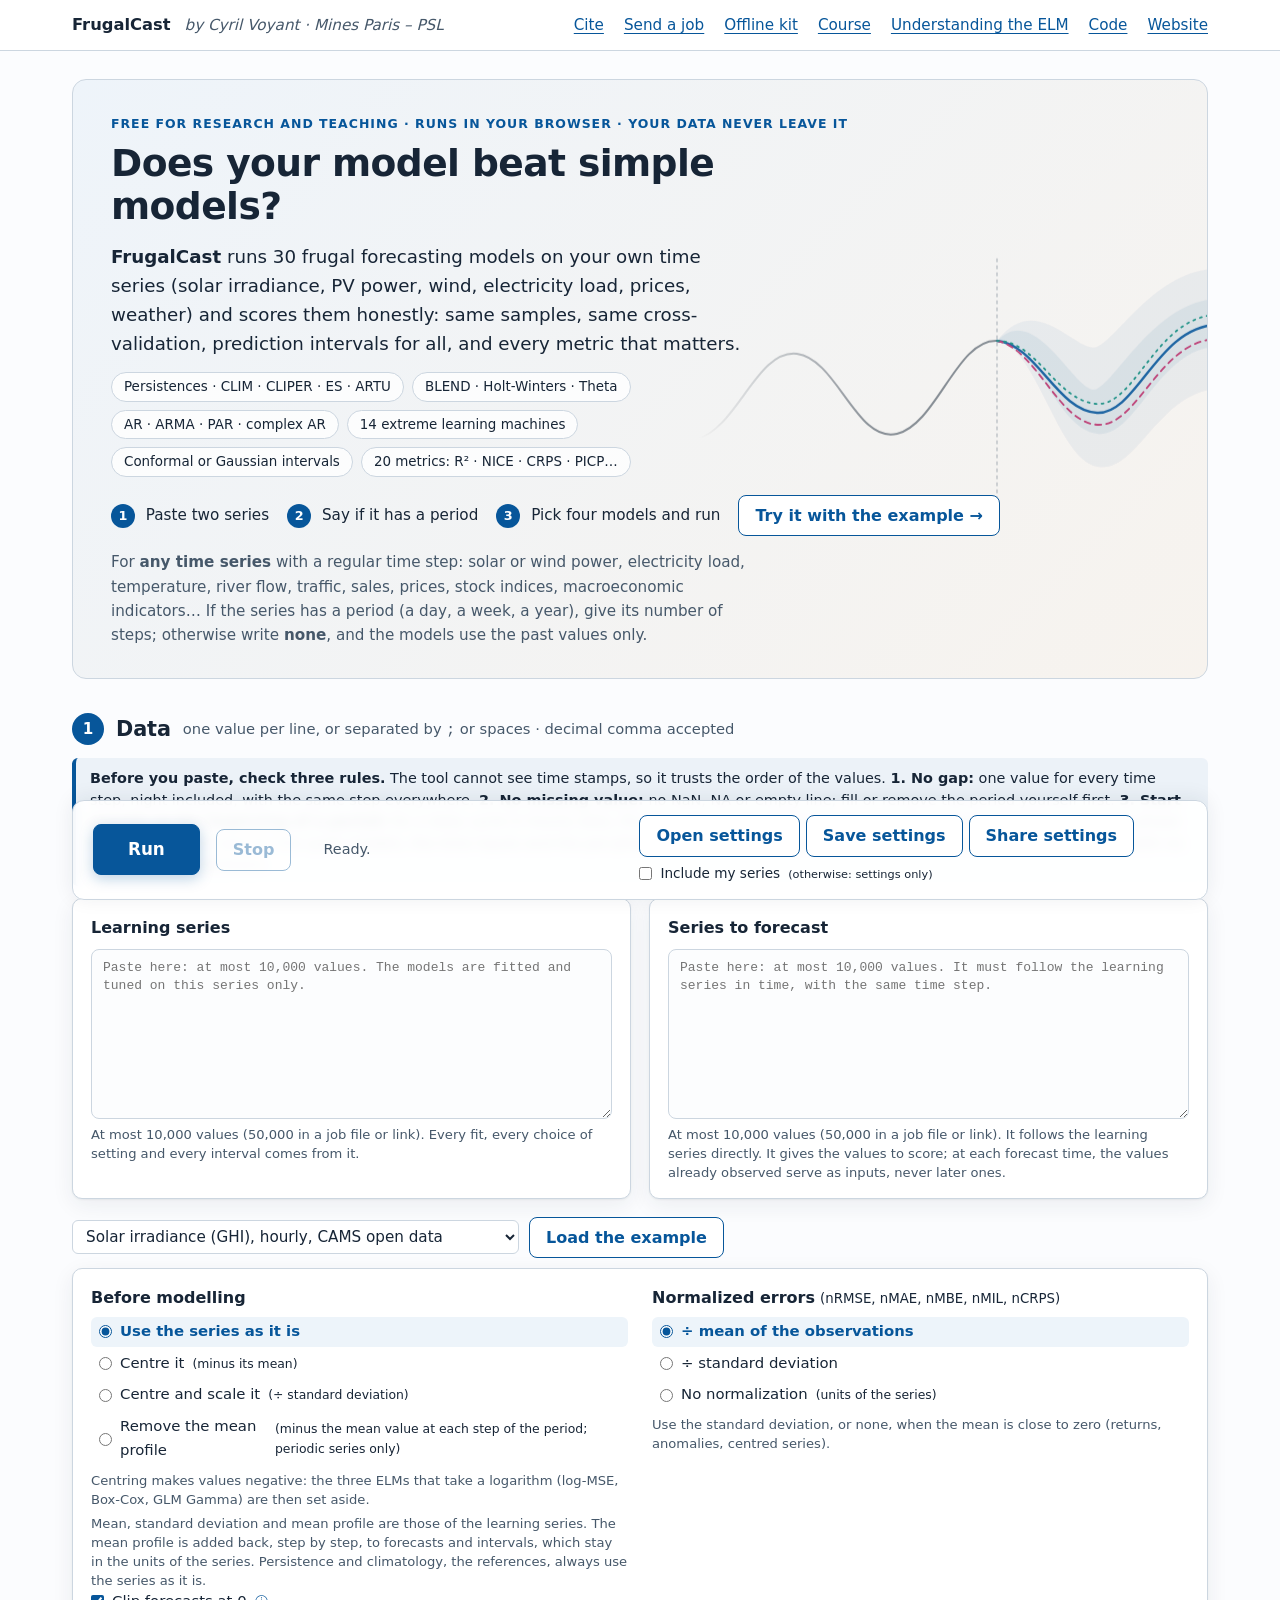
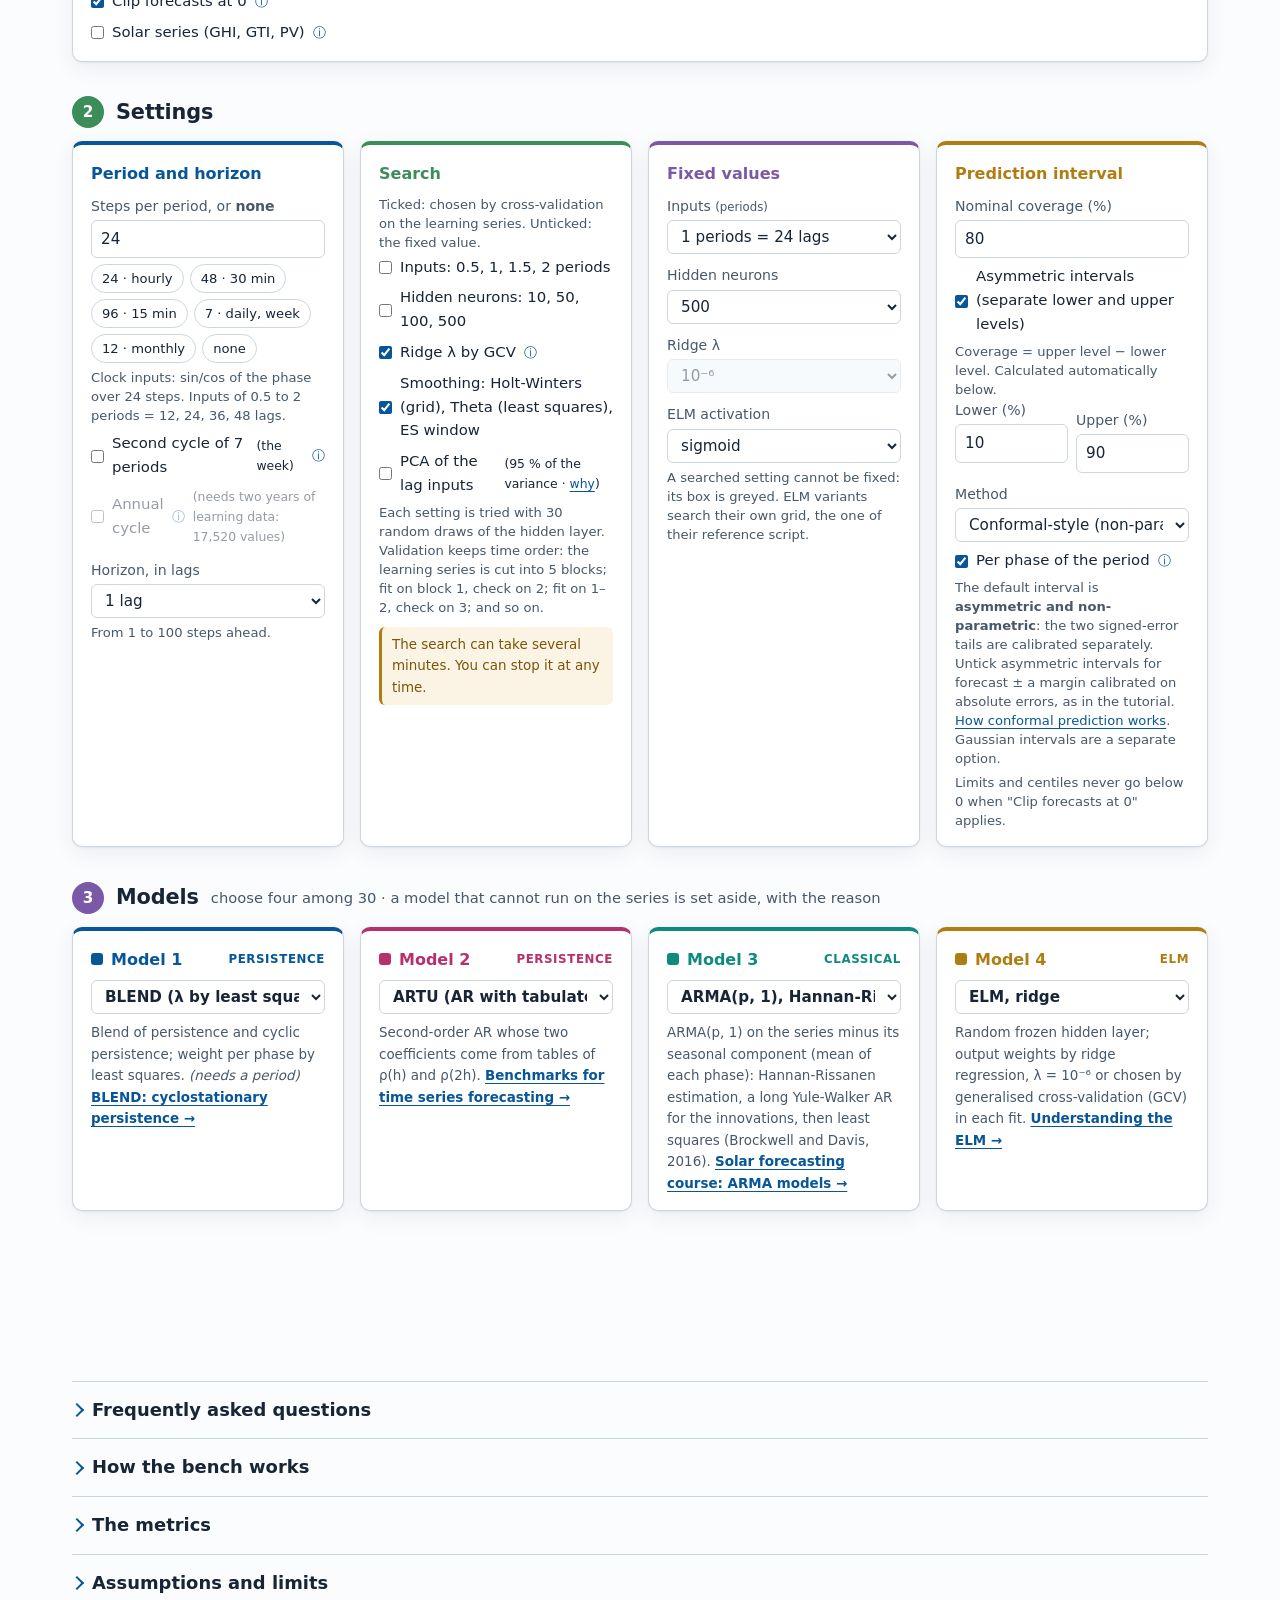
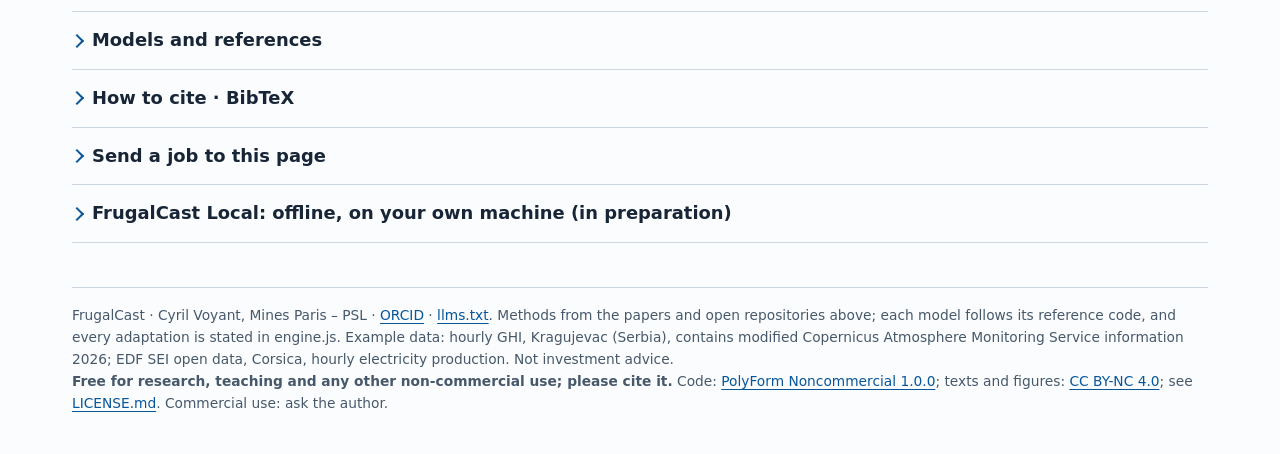
==== index.html @ 2606021c "Grey out the annual cycle when it cannot apply; say average year instead of TMY" ====
<!doctype html>
<html lang="en">
<head>
<meta charset="utf-8">
<meta name="viewport" content="width=1200">
<title>FrugalCast · Free online time series forecasting benchmark: does your model beat simple models?</title>
<meta name="description" content="Free online forecasting benchmark: compare 30 time series forecasting models against persistence, with prediction intervals. Solar, PV, load, prices.">
<meta name="keywords" content="time series forecasting, benchmark, persistence, baseline, CLIPER, exponential smoothing, ARTU, Holt-Winters, Theta method, ARMA, periodic AR, extreme learning machine, ELM, conformal prediction, prediction intervals, CRPS, PICP, NICE, solar forecasting, load forecasting, energy, economics, finance, online forecasting tool, forecasting in the browser, no install, offline forecasting, edge computing, data sovereignty, on-premise forecasting, GDPR, multi-horizon forecasting, probabilistic forecasting, forecast evaluation, skill score, frugal AI, Windows, PowerShell">
<meta name="author" content="Cyril Voyant">
<meta name="robots" content="index, follow">
<meta name="msvalidate.01" content="E03EAF66B393D86E48C574C999C3077D">
<meta name="ahrefs-site-verification" content="5792ab0d1a6d4a4ba3467c708685d57cf267c9c2299e64c1d1b1bbfaf82c734d">
<link rel="author" href="https://orcid.org/0000-0003-0242-7377">
<link rel="canonical" href="https://frugalcast.cyrilvoyant.com/">
<meta property="og:url" content="https://frugalcast.cyrilvoyant.com/">
<link rel="describedby" href="llms.txt" type="text/plain">
<meta property="og:type" content="website">
<meta property="og:title" content="FrugalCast · Free online time series forecasting benchmark: does your model beat simple models?">
<meta property="og:description" content="Free online forecasting benchmark: compare 30 time series forecasting models against persistence and other baselines, with prediction intervals and probabilistic scores, for solar and PV power, load, electricity prices or any series. Runs in your browser.">
<meta property="og:image" content="https://frugalcast.cyrilvoyant.com/og-image.png">
<meta property="og:image:width" content="1200">
<meta property="og:image:height" content="630">
<meta property="og:image:alt" content="FrugalCast: an ELM forecast with its 80% prediction interval on real electricity production data">
<meta name="twitter:card" content="summary_large_image">
<meta name="twitter:image" content="https://frugalcast.cyrilvoyant.com/og-image.png">
<meta name="citation_title" content="FrugalCast: a browser benchmark of frugal forecasting models with prediction intervals">
<meta name="citation_author" content="Voyant, Cyril">
<meta name="citation_publication_date" content="2026">
<meta name="citation_doi" content="10.5281/zenodo.24197717">
<script type="application/ld+json">{"@context": "https://schema.org", "@type": "FAQPage", "mainEntity": [{"@type": "Question", "name": "Does a complex forecasting model beat persistence on my time series?", "acceptedAnswer": {"@type": "Answer", "text": "Paste your learning series and the series that follows it, then compare up to four of the 30 models, from persistence to extreme learning machines, on the same samples. The NICE score divides a model's error by that of persistence: below 1, the model does better."}}, {"@type": "Question", "name": "Which forecasting model should I use for solar irradiance, PV power, wind, load or prices?", "acceptedAnswer": {"@type": "Answer", "text": "It depends on the series, so FrugalCast ranks the models on yours. In our tests, periodic AR, ARMA and AR often rank ahead of extreme learning machines; on prices, persistence is hard to beat."}}, {"@type": "Question", "name": "Is there a free online tool to compare forecasting models without installing anything?", "acceptedAnswer": {"@type": "Answer", "text": "Yes. FrugalCast runs in the browser: nothing to install, and the data never leave your computer. It is free for research, teaching and any non-commercial use, provided it is cited."}}, {"@type": "Question", "name": "Which scores are computed?", "acceptedAnswer": {"@type": "Answer", "text": "Twenty deterministic and probabilistic metrics: nRMSE, nMAE, R², NICE skill scores, PICP, ACE, mean interval length, interval score and CRPS. Normalized errors are fractions (0.22, not 22 %)."}}, {"@type": "Question", "name": "How are the prediction intervals obtained?", "acceptedAnswer": {"@type": "Answer", "text": "For every forecasting model, non-parametric conformal-style intervals are asymmetric by default: lower and upper signed-error tails are calibrated separately on out-of-sample validation errors. Symmetric intervals use forecast plus or minus a margin calibrated on absolute errors. No formal coverage guarantee is claimed. Gaussian intervals are a separate parametric option."}}, {"@type": "Question", "name": "What data can I use?", "acceptedAnswer": {"@type": "Answer", "text": "Any series with a regular time step, no gap and no missing value: a few hundred values at least, a few thousand is better. Give the number of steps per period (24 for hourly data with a daily cycle) or none."}}]}</script>
<script type="application/ld+json">{"@context": "https://schema.org", "@type": "SoftwareApplication", "name": "FrugalCast", "alternateName": "Frugal forecasting bench", "applicationCategory": "ScientificApplication", "operatingSystem": "Any (web browser)", "isAccessibleForFree": true, "license": "https://polyformproject.org/licenses/noncommercial/1.0.0/", "url": "https://frugalcast.cyrilvoyant.com/", "identifier": "https://doi.org/10.5281/zenodo.24197717", "softwareVersion": "1.0.0", "image": "https://frugalcast.cyrilvoyant.com/og-image.png", "codeRepository": "https://github.com/cyrilvoyant/frugalcast", "sameAs": ["https://www.wikidata.org/wiki/Q142247444", "https://github.com/cyrilvoyant/frugalcast", "https://doi.org/10.5281/zenodo.24197717"], "inLanguage": "en", "description": "Free online forecasting benchmark to compare 30 frugal time series forecasting models (persistence, climatology, exponential smoothing, ARTU, Holt-Winters, Theta, AR, ARMA, PAR, extreme learning machines) against simple baselines, with prediction intervals and deterministic and probabilistic forecasting metrics (nRMSE, NICE skill score, PICP, interval score, CRPS). For solar irradiance and PV power forecasting, wind, load forecasting, electricity price forecasting or any time series. Computed in the browser: the data are never uploaded.", "author": {"@type": "Person", "@id": "https://person.cyrilvoyant.com/#cyril-voyant", "name": "Cyril Voyant", "identifier": "https://orcid.org/0000-0003-0242-7377", "affiliation": {"@type": "Organization", "name": "Mines Paris – PSL"}}, "keywords": "time series forecasting, forecast benchmark, persistence, CLIPER, ARTU, exponential smoothing, Holt-Winters, Theta, ARMA, PAR, extreme learning machine, prediction intervals, CRPS, NICE, solar forecasting, offline, edge computing, data sovereignty", "featureList": ["30 forecasting models", "prediction intervals", "20 deterministic and probabilistic metrics", "computed in the browser, data never uploaded", "offline Windows kit in preparation: every model and horizon in one run"], "datePublished": "2026-11-13", "citation": ["https://doi.org/10.1016/j.renene.2022.04.065", "https://doi.org/10.1016/j.seta.2025.104588", "https://doi.org/10.1063/5.0128131", "https://doi.org/10.1016/j.apenergy.2026.127599", "https://doi.org/10.1016/j.apm.2026.116988", "https://doi.org/10.1016/j.rser.2018.04.116", "https://doi.org/10.1016/j.solener.2018.08.076"], "isBasedOn": ["https://doi.org/10.5281/zenodo.21487267", "https://doi.org/10.5281/zenodo.18812334", "https://doi.org/10.5281/zenodo.21490744", "https://doi.org/10.5281/zenodo.23562549"]}</script>
<link rel="icon" href="data:image/svg+xml,%3Csvg xmlns=%27http://www.w3.org/2000/svg%27 viewBox=%270 0 32 32%27%3E%3Crect width=%2732%27 height=%2732%27 rx=%277%27 fill=%27%2307569a%27/%3E%3Cpath d=%27M4 22 C9 21 10 11 15 12 S21 23 28 9%27 stroke=%27%23fff%27 stroke-width=%273%27 fill=%27none%27 stroke-linecap=%27round%27/%3E%3C/svg%3E">
<link rel="stylesheet" href="style.css">
</head>
<body>
<div class="topbar"><div class="wrap">
  <strong>FrugalCast</strong><span class="motto">by Cyril Voyant · Mines Paris – PSL</span>
  <nav><a href="#cite" onclick="document.getElementById('cite').open=true">Cite</a><a href="#code" onclick="document.getElementById('code').open=true">Send a job</a><a href="#local" onclick="document.getElementById('local').open=true">Offline kit</a><a href="https://www.cyrilvoyant.com/teaching/solar-forecasting-course/">Course</a><a href="https://www.cyrilvoyant.com/tools/extreme-learning-machine/">Understanding the ELM</a><a href="https://github.com/cyrilvoyant">Code</a><a href="https://www.cyrilvoyant.com/">Website</a></nav>
</div></div>

<main class="wrap">
<section class="hero">
  <svg class="deco" viewBox="0 0 520 300" aria-hidden="true">
    <defs><linearGradient id="fade" x1="0" x2="1"><stop offset="0" stop-color="#fff" stop-opacity="0"/><stop offset=".35" stop-color="#fff" stop-opacity="1"/></linearGradient>
      <mask id="m"><rect width="520" height="300" fill="url(#fade)"/></mask></defs>
    <g mask="url(#m)" fill="none" stroke-linecap="round">
      <path d="M0 210 C40 200 60 120 100 125 S160 215 200 205 S260 110 300 112" stroke="#172536" stroke-width="2" opacity=".55"/>
      <path d="M300 112 C340 115 360 200 400 205 S460 120 520 118 L520 70 C460 72 420 150 400 160 S340 70 300 112Z" fill="#07569a" opacity=".08" stroke="none"/>
      <path d="M300 112 C340 118 360 230 400 238 S460 165 520 160 L520 40 C460 40 420 110 400 118 S340 60 300 112Z" fill="#07569a" opacity=".06" stroke="none"/>
      <path d="M300 112 C340 116 360 182 400 184 S460 98 520 96" stroke="#07569a" stroke-width="2.4"/>
      <path d="M300 112 C340 120 362 196 402 196 S462 112 520 110" stroke="#b8306b" stroke-width="1.8" stroke-dasharray="6 5"/>
      <path d="M300 112 C340 112 358 170 398 175 S458 88 520 86" stroke="#0f8a7e" stroke-width="1.8" stroke-dasharray="2 5"/>
      <line x1="300" y1="30" x2="300" y2="270" stroke="#46586a" stroke-dasharray="3 4" opacity=".5"/>
    </g>
  </svg>
  <p class="kicker">Free for research and teaching · runs in your browser · your data never leave it</p>
  <h1>Does your model beat simple models?</h1>
  <p class="lead"><b>FrugalCast</b> runs 30 frugal forecasting models on your own time series (solar irradiance, PV power, wind, electricity load, prices, weather) and scores them honestly: same samples, same cross-validation, prediction intervals for all, and every metric that matters.</p>
  <div class="chips"><span>Persistences · CLIM · CLIPER · ES · ARTU</span><span>BLEND · Holt-Winters · Theta</span><span>AR · ARMA · PAR · complex AR</span><span>14 extreme learning machines</span><span>Conformal or Gaussian intervals</span><span>20 metrics: R² · NICE · CRPS · PICP…</span></div>
  <div class="quick"><span><b>1</b> Paste two series</span><span><b>2</b> Say if it has a period</span><span><b>3</b> Pick four models and run</span><button class="btn" type="button" id="tryEx">Try it with the example →</button></div>
  <p class="universal">For <b>any time series</b> with a regular time step: solar or wind power, electricity load, temperature, river flow, traffic, sales, prices, stock indices, macroeconomic indicators… If the series has a period (a day, a week, a year), give its number of steps; otherwise write <b>none</b>, and the models use the past values only.</p>
</section>

<section class="step" style="--sc:var(--p2)">
  <header><span class="n">1</span><h2>Data</h2><small>one value per line, or separated by <code>;</code> or spaces · decimal comma accepted</small></header>
  <p class="datarules"><b>Before you paste, check three rules.</b> The tool cannot see time stamps, so it trusts the order of the values.
    <b>1. No gap:</b> one value for every time step, night included, with the same step everywhere.
    <b>2. No missing value:</b> no NaN, NA or empty line; fill or remove the period yourself first.
    <b>3. Start exactly at the beginning of a period:</b> for a daily cycle in hourly data, the first value is the first hour of a day (for instance 00:00), so that the phase of every value is right for the cyclic models, the time inputs and the per-phase intervals. The forecast series follows the learning series directly, with no step missing in between.</p>
  <div class="two">
    <div class="card">
      <div class="dhead"><b>Learning series</b><span class="badge" id="nlearn"></span></div>
      <textarea id="learn" spellcheck="false" placeholder="Paste here: at most 10,000 values. The models are fitted and tuned on this series only."></textarea>
      <p class="hint">At most 10,000 values (50,000 in a job file or link). Every fit, every choice of setting and every interval comes from it.</p>
    </div>
    <div class="card">
      <div class="dhead"><b>Series to forecast</b><span class="badge" id="nfore"></span></div>
      <textarea id="fore" spellcheck="false" placeholder="Paste here: at most 10,000 values. It must follow the learning series in time, with the same time step."></textarea>
      <p class="hint">At most 10,000 values (50,000 in a job file or link). It follows the learning series directly. It gives the values to score; at each forecast time, the values already observed serve as inputs, never later ones.</p>
    </div>
  </div>
  <div class="toolbar"><select id="exsel" aria-label="Example data" style="width:auto;display:inline-block;margin:0"><option value="ghi" selected>Solar irradiance (GHI), hourly, CAMS open data</option><option value="edf">Electricity production, Corsica, hourly, EDF open data</option></select><button class="btn" id="example" type="button">Load the example</button><small class="note" id="exlabel" style="margin:0"></small></div>
  <div class="prep card">
    <div><b>Before modelling</b>
      <div class="radio" role="radiogroup" aria-label="Preparation of the series">
        <label><input type="radio" name="prep" value="none" checked> Use the series as it is</label>
        <label><input type="radio" name="prep" value="center"> Centre it <small>(minus its mean)</small></label>
        <label><input type="radio" name="prep" value="standard"> Centre and scale it <small>(÷ standard deviation)</small></label>
        <label id="prepProfL"><input type="radio" name="prep" value="profile"> Remove the mean profile <small>(minus the mean value at each step of the period; periodic series only)</small></label>
      </div>
      <p class="hint">Centring makes values negative: the three ELMs that take a logarithm (log-MSE, Box-Cox, GLM Gamma) are then set aside.</p>
      <p class="hint">Mean, standard deviation and mean profile are those of the learning series. The mean profile is added back, step by step, to forecasts and intervals, which stay in the units of the series. Persistence and climatology, the references, always use the series as it is.</p>
      <label class="chk" title="Forecasts and interval limits below 0 are set to 0 when the learning series has no negative value. The rule applies independently of the observed target."><input type="checkbox" id="clip" checked> Clip forecasts at 0 <span class="tip" aria-hidden="true">ⓘ</span></label>
      <label class="chk" title="For nonnegative GHI, GTI and PV power. Where the observed value is 0 (night), the forecast, its limits and its centiles are written as 0. This is NOT causal: it uses the observation, so it is a retrospective view. For real forecasting, filtering the night is your job (for instance from the sun position at your site). Scores on positive observed targets do not depend on this rule."><input type="checkbox" id="solar"> Solar series (GHI, GTI, PV) <span class="tip" aria-hidden="true">ⓘ</span></label>
      <div id="solarBox" class="hidden">
        <label for="solScore">Scores on</label><select id="solScore"><option value="day" selected>positive observed targets</option><option value="all">all observed targets</option></select>
        <label for="solCv" title="Validation error used to select model settings. The positive-target option averages RMSE across folds with at least one positive target. When no fold qualifies, selection uses all targets. Interval calibration always uses every validation error of folds 2 to 4.">Settings chosen on</label><select id="solCv"><option value="all" selected>all validation targets</option><option value="day">positive validation targets</option></select>
        <p class="hint">Keep every time step, including night. Where the observation is 0, the forecast and its limits are written as 0: <b>not causal</b> (retrospective view). In real use, filtering the night is your job. Scores on positive targets do not depend on it.</p>
      </div>
    </div>
    <div><b>Normalized errors</b> <small>(nRMSE, nMAE, nMBE, nMIL, nCRPS)</small>
      <div class="radio" role="radiogroup" aria-label="Normalization of the errors">
        <label><input type="radio" name="norm" value="mean" checked> ÷ mean of the observations</label>
        <label><input type="radio" name="norm" value="sd"> ÷ standard deviation</label>
        <label><input type="radio" name="norm" value="none"> No normalization <small>(units of the series)</small></label>
      </div>
      <p class="hint">Use the standard deviation, or none, when the mean is close to zero (returns, anomalies, centred series).</p>
    </div>
  </div>
</section>

<section class="step" style="--sc:var(--p3)">
  <header><span class="n">2</span><h2>Settings</h2></header>
  <div class="four">
    <div class="card top" style="--c:var(--p2)">
      <h3>Period and horizon</h3>
      <label for="T">Steps per period, or <b>none</b></label>
      <input type="text" id="T" value="24" autocomplete="off">
      <div class="seg" id="Tquick">
        <button type="button" data-v="24">24 · hourly</button><button type="button" data-v="48">48 · 30 min</button><button type="button" data-v="96">96 · 15 min</button>
        <button type="button" data-v="7">7 · daily, week</button><button type="button" data-v="12">12 · monthly</button><button type="button" data-v="none">none</button>
      </div>
      <p class="hint" id="Thint"></p>
      <label class="chk" id="weeklyL" title="Adds the position in the week (sine and cosine) as two extra inputs of the AR and of the 14 ELMs; the other models do not use it. Useful for series driven by human activity (electric load, traffic, sales), where Monday differs from Sunday; useless for solar series."><input type="checkbox" id="weekly"> Second cycle of 7 periods <small>(the week)</small> <span class="tip" aria-hidden="true">ⓘ</span></label>
      <label class="chk" id="annualL" title="The AR and the 14 ELMs also get the day of the year (sine and cosine), to learn that January differs from July; the periodic AR (PAR) works on the gap to the average year (mean of each hour of each calendar day over the years learned; called TMY in the paper, Eq. 6). The other models ignore it. Needs one period = one day and at least two years of learning data (five for the PAR, which is set aside otherwise). More than 10,000 values: load them from a settings file (up to 50,000)."><input type="checkbox" id="annual"> Annual cycle <span class="tip" aria-hidden="true">ⓘ</span> <small id="annualWhy"></small></label>
      <label for="horizon" style="margin-top:12px">Horizon, in lags</label>
      <select id="horizon"><option value="1" selected>1 lag</option><option value="2">2 lags</option><option value="3">3 lags</option><option value="4">4 lags</option><option value="5">5 lags</option><option value="6">6 lags</option><option value="7">7 lags</option><option value="8">8 lags</option><option value="9">9 lags</option><option value="10">10 lags</option><option value="11">11 lags</option><option value="12">12 lags</option><option value="13">13 lags</option><option value="14">14 lags</option><option value="15">15 lags</option><option value="16">16 lags</option><option value="17">17 lags</option><option value="18">18 lags</option><option value="19">19 lags</option><option value="20">20 lags</option><option value="21">21 lags</option><option value="22">22 lags</option><option value="23">23 lags</option><option value="24">24 lags</option><option value="25">25 lags</option><option value="26">26 lags</option><option value="27">27 lags</option><option value="28">28 lags</option><option value="29">29 lags</option><option value="30">30 lags</option><option value="31">31 lags</option><option value="32">32 lags</option><option value="33">33 lags</option><option value="34">34 lags</option><option value="35">35 lags</option><option value="36">36 lags</option><option value="37">37 lags</option><option value="38">38 lags</option><option value="39">39 lags</option><option value="40">40 lags</option><option value="41">41 lags</option><option value="42">42 lags</option><option value="43">43 lags</option><option value="44">44 lags</option><option value="45">45 lags</option><option value="46">46 lags</option><option value="47">47 lags</option><option value="48">48 lags</option><option value="49">49 lags</option><option value="50">50 lags</option><option value="51">51 lags</option><option value="52">52 lags</option><option value="53">53 lags</option><option value="54">54 lags</option><option value="55">55 lags</option><option value="56">56 lags</option><option value="57">57 lags</option><option value="58">58 lags</option><option value="59">59 lags</option><option value="60">60 lags</option><option value="61">61 lags</option><option value="62">62 lags</option><option value="63">63 lags</option><option value="64">64 lags</option><option value="65">65 lags</option><option value="66">66 lags</option><option value="67">67 lags</option><option value="68">68 lags</option><option value="69">69 lags</option><option value="70">70 lags</option><option value="71">71 lags</option><option value="72">72 lags</option><option value="73">73 lags</option><option value="74">74 lags</option><option value="75">75 lags</option><option value="76">76 lags</option><option value="77">77 lags</option><option value="78">78 lags</option><option value="79">79 lags</option><option value="80">80 lags</option><option value="81">81 lags</option><option value="82">82 lags</option><option value="83">83 lags</option><option value="84">84 lags</option><option value="85">85 lags</option><option value="86">86 lags</option><option value="87">87 lags</option><option value="88">88 lags</option><option value="89">89 lags</option><option value="90">90 lags</option><option value="91">91 lags</option><option value="92">92 lags</option><option value="93">93 lags</option><option value="94">94 lags</option><option value="95">95 lags</option><option value="96">96 lags</option><option value="97">97 lags</option><option value="98">98 lags</option><option value="99">99 lags</option><option value="100">100 lags</option></select>
      <p class="hint">From 1 to 100 steps ahead.</p>
    </div>
    <div class="card top" style="--c:var(--p3)">
      <h3>Search</h3>
      <p class="hint" style="margin:0 0 4px">Ticked: chosen by cross-validation on the learning series. Unticked: the fixed value.</p>
      <label class="chk"><input type="checkbox" id="optIn"> <span id="optInL">Inputs: 0.5, 1, 1.5, 2 periods</span></label>
      <label class="chk"><input type="checkbox" id="optNh"> Hidden neurons: 10, 50, 100, 500</label>
      <label class="chk" title="λ controls shrinkage of the ELM output weights. Generalised cross-validation (Golub, Heath and Wahba 1979) evaluates a formula over an internal grid in each fit. The final λ is shown under Settings kept. Temporal validation evaluates the model settings. With this option off, λ = 10⁻⁶."><input type="checkbox" id="optLam" checked> Ridge λ by GCV <span class="tip" aria-hidden="true">ⓘ</span></label>
      <label class="chk"><input type="checkbox" id="optSm" checked> Smoothing: Holt-Winters (grid), Theta (least squares), ES window</label>
      <label class="chk"><input type="checkbox" id="pca"> PCA of the lag inputs <small>(95 % of the variance · <a href="https://www.cyrilvoyant.com/prevision-pv-reduction-dimension/" target="_blank" rel="noopener">why</a>)</small></label>
      <p class="hint">Each setting is tried with 30 random draws of the hidden layer. Validation keeps time order: the learning series is cut into 5 blocks; fit on block 1, check on 2; fit on 1–2, check on 3; and so on.</p>
      <div class="warn hidden" id="slow">The search can take several minutes. You can stop it at any time.</div>
    </div>
    <div class="card top" style="--c:var(--p4)">
      <h3>Fixed values</h3>
      <label for="lbFix">Inputs <small id="lbUnit">(periods)</small></label>
      <select id="lbFix"><option value="0">0.5</option><option value="1" selected>1</option><option value="2">1.5</option><option value="3">2</option></select>
      <label for="nhFix">Hidden neurons</label>
      <select id="nhFix"><option>10</option><option>50</option><option>100</option><option selected>500</option></select>
      <label for="lamFix">Ridge λ</label>
      <select id="lamFix"><option value="1e-6" selected>10⁻⁶</option></select>
      <label for="act">ELM activation</label>
      <select id="act"><option value="sigmoid">sigmoid</option><option value="tanh">tanh</option><option value="relu">ReLU</option><option value="sine">sine</option><option value="gaussian">Gaussian</option></select>
      <p class="hint">A searched setting cannot be fixed: its box is greyed. ELM variants search their own grid, the one of their reference script.</p>
    </div>
    <div class="card top" style="--c:var(--p5)">
      <h3>Prediction interval</h3>
      <label for="cov">Nominal coverage (%)</label>
      <input type="number" id="cov" min="10" max="99" value="80">
      <label class="chk"><input type="checkbox" id="asym" checked> Asymmetric intervals (separate lower and upper levels)</label>
      <p class="hint" id="coverageHelp" aria-live="polite">Coverage = upper level − lower level. Calculated automatically below.</p>
      <div id="asymBox" style="display:grid;grid-template-columns:1fr 1fr;gap:8px">
        <label>Lower (%)<input type="number" id="qlo" min="0.5" max="49.5" step="0.5" value="10"></label>
        <label style="margin-top:10px">Upper (%)<input type="number" id="qhi" min="50.5" max="99.5" step="0.5" value="90"></label>
      </div>
      <label for="bandKind">Method</label>
      <select id="bandKind"><option value="conformal">Conformal-style (non-parametric, asymmetric by default)</option><option value="gaussian">Gaussian (mean ± z·sd)</option></select>
      <label class="chk" title="Calibrate each phase separately (same hour for hourly data). Climatology always uses one global interval. A phase with fewer than 20 errors, or too few for the required conformal ranks and 99 centiles, uses the global errors. The results report these fallbacks. Needs a period."><input type="checkbox" id="bandPhase" checked> Per phase of the period <span class="tip" aria-hidden="true">ⓘ</span></label>
      <p class="hint">The default interval is <b>asymmetric and non-parametric</b>: the two signed-error tails are calibrated separately. Untick asymmetric intervals for forecast ± a margin calibrated on absolute errors, as in the tutorial. <a href="https://www.cyrilvoyant.com/tools/probabilistic-solar-forecasting/">How conformal prediction works</a>. Gaussian intervals are a separate option.</p>
      <p class="hint">Limits and centiles never go below 0 when "Clip forecasts at 0" applies.</p>
    </div>
  </div>
</section>

<section class="step" style="--sc:var(--p4)">
  <header><span class="n">3</span><h2>Models</h2><small>choose four among 30 · a model that cannot run on the series is set aside, with the reason</small></header>
  <div class="four" id="models"></div>
</section>

<div class="runbar">
  <button class="btn primary" id="go" type="button">Run</button>
  <button class="btn" id="stop" type="button" disabled>Stop</button>
  <div class="bar"><i id="barfill"></i></div>
  <span id="status">Ready.</span>
  <span class="jobs"><button class="btn" id="jobLoad" type="button" title="Open a .json settings file (see API.md), with or without data; you can also drop it on the page">Open settings</button><button class="btn" id="jobSave" type="button" title="Save the settings as a .json file (with the series if the box is ticked)">Save settings</button><button class="btn" id="jobShare" type="button" title="Copy a link that holds the settings (and the series if the box is ticked). The link part after # is never sent to any server.">Share settings</button><label class="chk" title="Put the learning series and the series to forecast in the saved file or the shared link. Unticked: settings only."><input type="checkbox" id="jobData"> Include my series <small>(otherwise: settings only)</small></label></span>
  <input type="file" id="jobFile" accept=".json,application/json" hidden>
</div>
<div class="err" id="err" role="alert"></div>

<section class="step hidden" id="results" style="--sc:var(--p5)">
  <header><span class="n">4</span><h2>Results</h2><small id="rsub"></small></header>
  <p class="note" id="scoreNotes" role="status" hidden></p>
  <div class="kpis" id="kpis"></div>

  <div class="panel">
    <div class="toolbar" style="margin:0 0 8px">
      <h3 style="margin:0">Metrics</h3><span class="sp"></span>
      <button class="btn" id="copyMet" type="button">Copy the metrics</button>
      <button class="btn" id="copyMat" type="button">Copy the forecast matrix</button>
      <button class="btn" id="csv" type="button">Download CSV</button>
      <button class="btn" id="resJson" type="button">Download JSON</button>
    </div>
    <div class="metsel" id="metsel"></div>
    <div class="tablewrap"><table id="met"></table></div>
    <p class="note" id="chosen"></p>
    <p class="note" id="copied"></p>
  </div>

  <div class="panel">
    <div class="toolbar" style="margin:0 0 6px"><h3 style="margin:0">Show in the plots</h3><div class="pmsel" id="pmsel"></div></div>
    <h3 style="margin-top:8px">Forecasts against observations, three periods at a time</h3><p class="note" style="margin:0 0 6px">Deterministic view: one line and one marker per model. The prediction intervals are in the fan charts below.</p>
    <div class="slider"><span>earlier</span><input type="range" id="win" min="0" max="0" value="0"><span>later</span><b id="winlab"></b></div>
    <canvas id="series"></canvas>
  </div>

  <div class="panel">
    <h3>Probabilistic diagnostics</h3>
    <div class="dxsel">
      <label><input type="checkbox" class="dx" value="fan" checked> Fan charts</label>
      <label><input type="checkbox" class="dx" value="rel" checked> Reliability diagram</label>
      <label><input type="checkbox" class="dx" value="pit" checked> PIT histogram</label>
      <label><input type="checkbox" class="dx" value="qq"> Normal QQ plot</label>
      <label><input type="checkbox" class="dx" value="sc"> Forecast against observed</label>
      <label><input type="checkbox" class="dx" value="hist"> Error histogram</label>
    </div>
  </div>
  <div class="plots" id="dx" style="margin-top:16px"></div>
</section>

<section class="more">
  <details class="sec" id="faq"><summary>Frequently asked questions</summary><div><dl>
    <dt>Does a complex forecasting model beat persistence on my time series?</dt><dd>Paste your learning series and the series that follows it, then compare up to four of the 30 models, from persistence to extreme learning machines, on the same samples. The NICE score divides a model's error by that of persistence: below 1, the model does better.</dd>
    <dt>Which forecasting model should I use for solar irradiance, PV power, wind, load or prices?</dt><dd>It depends on the series, so FrugalCast ranks the models on yours. In our tests, periodic AR, ARMA and AR often rank ahead of extreme learning machines; on prices, persistence is hard to beat.</dd>
    <dt>Is there a free online tool to compare forecasting models without installing anything?</dt><dd>Yes. FrugalCast runs in the browser: nothing to install, and the data never leave your computer. It is free for research, teaching and any non-commercial use, provided it is cited.</dd>
    <dt>Which scores are computed?</dt><dd>Twenty deterministic and probabilistic metrics: nRMSE, nMAE, R², NICE skill scores, PICP, ACE, mean interval length, interval score and CRPS. Normalized errors are fractions (0.22, not 22 %).</dd>
    <dt>How are the prediction intervals obtained?</dt><dd>For every forecasting model, non-parametric conformal-style intervals are asymmetric by default: lower and upper signed-error tails are calibrated separately on out-of-sample validation errors. Symmetric intervals use forecast plus or minus a margin calibrated on absolute errors. No formal coverage guarantee is claimed. Gaussian intervals are a separate parametric option. <a href="https://www.cyrilvoyant.com/tools/probabilistic-solar-forecasting/">Conformal prediction explained</a>.</dd>
    <dt>What data can I use?</dt><dd>Any series with a regular time step, no gap and no missing value: a few hundred values at least, a few thousand is better. Give the number of steps per period (24 for hourly data with a daily cycle) or none.</dd>
  </dl></div></details>
  <details class="sec"><summary>How the bench works</summary><div>
    <ol>
      <li><b>Samples.</b> At each issue time <i>t</i>, the inputs are the last values of the series, centred and scaled with the learning series (optionally reduced by PCA), plus sin/cos clock inputs of the target time when the series has a period. The target is the value <i>h</i> steps later. All models are scored on the same issue times.</li>
      <li><b>Fit and choice of settings.</b> Only the learning series is used. Settings are chosen by expanding-window cross-validation: fit on the beginning, validate on what follows, four times with a longer fitting window. The best setting is then refitted on the whole learning series.</li>
      <li><b>Intervals.</b> Calibration uses the out-of-sample errors of temporal cross-validation folds 2 to 4; the first fold, fitted on one fifth of the learning series only, is left out. Climatology, a constant forecast, gets one global interval. Symmetric conformal-style intervals use forecast ± a conformal-rank quantile of absolute errors. Asymmetric intervals (default) use separate conformal ranks of signed errors. Gaussian intervals are a separate, parametric option. The complex-valued AR normalizes errors by its predicted volatility, then scales the margin back. Centiles, fan charts, PIT and probabilistic scores use the same distribution.</li>
      <li><b>Scores.</b> Each forecast uses data available at its issue time. The target supplies the observed value for scoring. With <i>Clip forecasts at 0</i>, forecasts below zero are clipped when the learning series is nonnegative. For solar series, keep the regular grid and select the targets to score.</li>
    </ol>
  </div></details>
  <details class="sec"><summary>The metrics</summary><div><dl id="metdefs"></dl></div></details>
  <details class="sec"><summary>Assumptions and limits</summary><div><ul>
    <li>The series to forecast must follow the learning series directly, with the same time step and no gap. Missing values are not accepted: fill or remove them first.</li>
    <li>Models written for solar irradiance use a clear-sky model in their papers; here the series itself (or its mean profile per phase) takes that place, so they apply to any series.</li>
    <li>In our long test examples, coverage is often close to the target, but it can drift when a series changes regime. Cross-validation errors come from smaller fits than the final model and can produce conservative intervals, especially for models that improve with more training data. Coverage can also be below the target; a long test is not a guarantee.</li>
    <li>The intervals use temporal cross-validation errors, also used to choose settings, rather than a separate calibration block. This is not the CV+ algorithm or the split-conformal protocol of the tutorial. There is no formal coverage guarantee for dependent time series; check measured coverage.</li>
    <li>If even the global calibration sample is too small for a conformal rank, the corresponding limit is unbounded. The results report this explicitly.</li>
    <li>Trending series (prices, indices): models fitted on levels cannot extrapolate beyond the range of the learning series; the ELM fails there and persistence is hard to beat (NICE ≈ 1 is the expected answer). Forecasting returns or differences is often the right question.</li>
    <li>A learning and comparison tool: it gives no investment, trading or operational advice.</li>
  </ul></div></details>
  <details class="sec"><summary>Models and references</summary><div><ul class="refs" id="refs"></ul></div></details>

  <details class="sec" id="cite"><summary>How to cite · BibTeX</summary><div>
    <p>If FrugalCast helps your work, please cite the tool and the papers of the models and metrics you use. Tick what you used, then download one <code>.bib</code> file.</p>
    <div class="citebar">
      <label><input type="checkbox" class="pk" value="FrugalCast" checked> <b>The tool itself</b> (FrugalCast, 2026)</label>
      <span class="sp"></span>
      <button class="btn" type="button" id="pkUsed">Tick the papers of my 4 models</button>
      <button class="btn" type="button" id="pkAll">All</button><button class="btn" type="button" id="pkNone">None</button>
      <button class="btn primary sm" type="button" id="bibDl">Download .bib (<span id="pkN">0</span>)</button>
      <button class="btn" type="button" id="bibCopy">Copy</button>
    </div>
    <ol class="papers">
      <li><label><input type="checkbox" class="pk" value="Voyant2022Benchmarks" checked><span><b>Benchmarks (PER, CLIM, CLIPER, ES, ARTU).</b> Voyant C., Notton G., Duchaud J.-L., García Gutiérrez L. A., Bright J. M., Yang D. (2022). Benchmarks for solar radiation time series forecasting. <i>Renewable Energy</i> 191, 747–762. <a href="https://doi.org/10.1016/j.renene.2022.04.065">doi</a></span></label></li>
      <li><label><input type="checkbox" class="pk" value="Voyant2025Nice" checked><span><b>NICE<sup>k</sup> metrics.</b> Voyant C., Despotovic M., Garcia-Gutierrez L., Amaro e Silva R., Lauret P., Soubdhan T., Bailek N. (2025). NICE<sup>k</sup> metrics: unified and multidimensional framework for evaluating deterministic solar forecasting accuracy. <i>Sustainable Energy Technologies and Assessments</i> 83, 104588. <a href="https://doi.org/10.1016/j.seta.2025.104588">doi</a></span></label></li>
      <li><label><input type="checkbox" class="pk" value="Voyant2026Symmetry" checked><span><b>BLEND, cyclostationary operators, Holt-Winters, Theta, PAR.</b> Voyant C., Banes C., Garcia-Gutierrez L., Notton G., Despotovic M., Yaseen Z. M. (2026). Symmetry-constrained forecasting of periodically correlated energy processes. <i>Applied Mathematical Modelling</i> 157, 116988. <a href="https://doi.org/10.1016/j.apm.2026.116988">doi</a></span></label></li>
      <li><label><input type="checkbox" class="pk" value="Voyant2026Short" checked><span><b>Extreme learning machines for energy.</b> Voyant C., Despotovic M., Garcia-Gutierrez L., Asloune M., Saint-Drenan Y.-M., Duchaud J.-L., Faggianelli G. A., Magliaro E. (2026). Short-term forecasting of energy production and consumption using extreme learning machine: a comprehensive MIMO based ELM approach. <i>Applied Energy</i> 410, 127599. <a href="https://doi.org/10.1016/j.apenergy.2026.127599">doi</a></span></label></li>
      <li><label><input type="checkbox" class="pk" value="Despotovic2024Solar" checked><span><b>AR and ELM.</b> Despotovic M., Voyant C., Garcia-Gutierrez L., Almorox J., Notton G. (2024). Solar irradiance time series forecasting using auto-regressive and extreme learning methods: influence of transfer learning and clustering. <i>Applied Energy</i> 365, 123215. <a href="https://doi.org/10.1016/j.apenergy.2024.123215">doi</a></span></label></li>
      <li><label><input type="checkbox" class="pk" value="Voyant2022Complex" checked><span><b>Complex-valued AR and its intervals.</b> Voyant C., Lauret P., Notton G., Duchaud J.-L., Garcia-Gutierrez L., Faggianelli G. A. (2022). Complex-valued time series based solar irradiance forecast. <i>Journal of Renewable and Sustainable Energy</i> 14, 066502. <a href="https://doi.org/10.1063/5.0128131">doi</a></span></label></li>
      <li><label><input type="checkbox" class="pk" value="Voyant2018Periodic" checked><span><b>Periodic AR (PAR).</b> Voyant C., De Gooijer J. G., Notton G. (2018). Periodic autoregressive forecasting of global solar irradiation without knowledge-based model implementation. <i>Solar Energy</i> 174, 121–129. <a href="https://doi.org/10.1016/j.solener.2018.08.076">doi</a> · <a href="https://hal.science/hal-01872340">HAL</a></span></label></li>
      <li><label><input type="checkbox" class="pk" value="Voyant2018Solar" checked><span><b>Stochastic and smart persistence.</b> Voyant C., Notton G. (2018). Solar irradiation nowcasting by stochastic persistence: a new parsimonious, simple and efficient forecasting tool. <i>Renewable and Sustainable Energy Reviews</i> 92, 343–352. <a href="https://doi.org/10.1016/j.rser.2018.04.116">doi</a></span></label></li>
      <li><label><input type="checkbox" class="pk" value="Voyant2026Stochastic" checked><span><b>Forecastability.</b> Voyant C., Julien A., Despotovic M., Notton G., Garcia-Gutierrez L. A., Nicolosi C. F., Blanc P., Bright J. (2026). Stochastic coefficient of variation: assessing the variability and forecastability of solar irradiance. <i>Renewable Energy</i> 256, 123913. <a href="https://doi.org/10.1016/j.renene.2025.123913">doi</a></span></label></li>
      <li><label><input type="checkbox" class="pk" value="Yang2020Verification" checked><span><b>Verification of deterministic forecasts.</b> Yang D., Alessandrini S., Antonanzas J., et al., Voyant C., Zhang J. (2020). Verification of deterministic solar forecasts. <i>Solar Energy</i> 210, 20–37. <a href="https://doi.org/10.1016/j.solener.2020.04.019">doi</a></span></label></li>
      <li><label><input type="checkbox" class="pk" value="Lauret2025Simple" checked><span><b>Expected errors.</b> Lauret P., David M., Le Gal La Salle J., Lorenz E., Perez R., Voyant C. (2025). A simple method for quickly estimating solar irradiance forecast errors. <i>Solar Energy</i> 301, 113821. <a href="https://doi.org/10.1016/j.solener.2025.113821">doi</a></span></label></li>
      <li><label><input type="checkbox" class="pk" value="Voyant2015Statistical" checked><span><b>A priori accuracy.</b> Voyant C., Soubdhan T., Lauret P., David M., Muselli M. (2015). Statistical parameters as a means to a priori assess the accuracy of solar forecasting models. <i>Energy</i> 90, 671–679. <a href="https://doi.org/10.1016/j.energy.2015.07.089">doi</a></span></label></li>
      <li><label><input type="checkbox" class="pk" value="Voyant2026Tolerance" checked><span><b>Spatio-temporal validation.</b> Voyant C. (2026). A tolerance-based framework for spatiotemporal forecast validation using the γ-index. <i>International Journal of Forecasting</i> 42, 1207–1214. <a href="https://doi.org/10.1016/j.ijforecast.2026.03.002">doi</a></span></label></li>
      <li><label><input type="checkbox" class="pk" value="Voyant2025Importance" checked><span><b>Clear sky and normalization.</b> Voyant C., Despotovic M., Notton G., Saint-Drenan Y.-M., Asloune M., Garcia-Gutierrez L. (2025). On the importance of clearsky model in short-term solar radiation forecasting. <i>Solar Energy</i> 294, 113490. <a href="https://doi.org/10.1016/j.solener.2025.113490">doi</a></span></label></li>
      <li><label><input type="checkbox" class="pk" value="Benkaciali2025Comparative" checked><span><b>Input selection.</b> Benkaciali S., Notton G., Voyant C. (2025). Comparative study of feature selection techniques for machine learning-based solar irradiation forecasting. <i>Sustainability</i> 17, 6400. <a href="https://doi.org/10.3390/su17146400">doi</a></span></label></li>
      <li><label><input type="checkbox" class="pk" value="Despotovic2025Transfer" checked><span><b>Transfer to scarce data.</b> Despotovic M., Notton G., Voyant C. (2025). Transfer learning for wind speed forecasting: a scalable approach for data-scarce environments. <i>International Journal of Green Energy</i> 23, 669–684. <a href="https://doi.org/10.1080/15435075.2025.2574524">doi</a></span></label></li>
      <li><label><input type="checkbox" class="pk" value="Voyant2017Machine" checked><span><b>Review.</b> Voyant C., Notton G., Kalogirou S., Nivet M.-L., Paoli C., Motte F., Fouilloy A. (2017). Machine learning methods for solar radiation forecasting: a review. <i>Renewable Energy</i> 105, 569–582. <a href="https://doi.org/10.1016/j.renene.2016.12.095">doi</a></span></label></li>
      <li><label><input type="checkbox" class="pk" value="Voyant2012Numerical" checked><span><b>ARMA and hybrids.</b> Voyant C., Muselli M., Paoli C., Nivet M.-L. (2012). Numerical weather prediction (NWP) and hybrid ARMA/ANN model to predict global radiation. <i>Energy</i> 39, 341–355. <a href="https://doi.org/10.1016/j.energy.2012.01.006">doi</a></span></label></li>
      <li><label><input type="checkbox" class="pk" value="Voyant2013Hybrid" checked><span><b>Hybrid methodology.</b> Voyant C., Muselli M., Paoli C., Nivet M.-L. (2013). Hybrid methodology for hourly global radiation forecasting in Mediterranean area. <i>Renewable Energy</i> 53, 1–11. <a href="https://doi.org/10.1016/j.renene.2012.10.049">doi</a></span></label></li>
      <li><label><input type="checkbox" class="pk" value="PVELMpred"><span><a href="https://doi.org/10.5281/zenodo.21487267">PV_ELM_pred</a>: the ELM variants (code).</span></label></li>
      <li><label><input type="checkbox" class="pk" value="Cyclo"><span><a href="https://doi.org/10.5281/zenodo.18812334">cyclostationary-forecasting-matlab</a>: BLEND, CLIPER, Holt-Winters, Theta, PAR (code).</span></label></li>
      <li><label><input type="checkbox" class="pk" value="MakeStat"><span><a href="https://doi.org/10.5281/zenodo.21490744">Make_Stationary</a>: frugal deseasonalization (code).</span></label></li>
      <li><label><input type="checkbox" class="pk" value="NICEcode"><span><a href="https://doi.org/10.5281/zenodo.23562549">nice-metrics</a>: NICE<sup>k</sup> (code).</span></label></li>
    </ol>
    <p class="note">All of Cyril Voyant's papers: <a href="https://www.cyrilvoyant.com/bib/">bibliography</a> (BibTeX, RIS, CSL-JSON).</p>
  </div></details>

  <details class="sec" id="code"><summary>Send a job to this page</summary><div>
    <p>A notebook or a script can prepare a JSON job (series and settings) for this page, in two ways: a link ending in <code>#job=…</code> (button <i>Share settings</i>), or a <code>.json</code> file opened with <i>Open settings</i> or dropped on the page. The page fills in, and computes in the reader's browser when they click Run. A job may hold up to 50,000 values in each series. The format and examples are in <a href="API.md">API.md</a>. To automate forecasts (scheduled runs, saved models, several horizons, forecasts of the future), use FrugalCast Local, the Windows kit (in preparation).</p>
    <pre class="code">{ "learn": [/* values */], "forecast": [/* values */], "period": 24, "horizon": 1,
  "models": ["cliper", "artu", "arma", "elm"], "interval": { "kind": "conformal", "coverage": 80 } }</pre>
  </div></details>
  <details class="sec" id="local"><summary>FrugalCast Local: offline, on your own machine (in preparation)</summary><div>
    <p><b>Every model and every horizon in one run, on your own computer, with nothing sent anywhere.</b> FrugalCast Local is the same engine as this page, packaged as a Windows kit run from PowerShell. It is built for data that cannot leave the premises, and for computers close to where the data are measured (edge computing): a plant, a substation, a lab server, a laptop in the field.</p>
    <ul>
      <li><b>Data sovereignty.</b> No cloud, no account, no network connection: the series, the fitted models and the forecasts stay on your disk. Suited to confidential, personal or critical-infrastructure data.</li>
      <li><b>Edge and frugal.</b> Thirty light models, from persistence to extreme learning machines, that run on an ordinary PC without a GPU.</li>
      <li><b>One run, everything.</b> All 30 models and all horizons (for example 1 to 24 steps) in a single command, with every configuration tested, its validation error, and 20 metrics on the test period.</li>
      <li><b>Operational forecasting.</b> Fitted models are saved and reloaded without refitting: forecasts of the future, with intervals, from your latest data, run by the Windows Task Scheduler. Refit when you choose.</li>
      <li><b>Traceable.</b> Each model follows its paper or manual exactly; a reloaded model gives the same forecasts, bit for bit, as the session that fitted it.</li>
      <li><b>Free.</b> Free for research, teaching and other non-commercial use, with a personal key: 30-day trial, then free 3-month keys from the <a href="https://www.cyrilvoyant.com/collaborate/">Collaborate</a> page. Please cite it.</li>
    </ul>
    <p class="hint"><b>Not available yet.</b> The local kit and any programmatic access (API) are not available for now. To be told when it is, or to test it with your data, write through the <a href="https://www.cyrilvoyant.com/collaborate/">Collaborate</a> page.</p>
    <table class="cmp"><thead><tr><th></th><th>This page</th><th>FrugalCast Local</th></tr></thead><tbody>
      <tr><td>Where the data go</td><td>nowhere: computed in your browser</td><td>nowhere: computed on your computer, offline</td></tr>
      <tr><td>Series length</td><td>10,000 values by hand</td><td>no fixed limit (memory and time only)</td></tr>
      <tr><td>Models per run</td><td>4</td><td>all 30, or any list</td></tr>
      <tr><td>Horizons per run</td><td>1</td><td>several at once (for example 1 to 24)</td></tr>
      <tr><td>Fitted models</td><td>refitted at every run</td><td>saved, reloaded without refitting; refit when you choose</td></tr>
      <tr><td>Forecasts of the future</td><td>no</td><td>yes, from your latest data, with intervals</td></tr>
      <tr><td>Scheduled runs</td><td>no</td><td>yes, with the Windows Task Scheduler</td></tr>
      <tr><td>Outputs</td><td>plots, CSV, JSON of one horizon</td><td>every configuration tested, test metrics, every forecast (CSV, JSON), log</td></tr>
      <tr><td>Time stamps</td><td>none</td><td>required: gaps, duplicates and shifted series are detected</td></tr>
      <tr><td>Long runs</td><td>stop button</td><td>Ctrl+C, time limit or STOP file; finished models are kept</td></tr>
    </tbody></table>
  </div></details>
</section>

<footer class="site">
  FrugalCast · Cyril Voyant, Mines Paris – PSL · <a href="https://orcid.org/0000-0003-0242-7377">ORCID</a> · <a href="llms.txt">llms.txt</a>.
  Methods from the papers and open repositories above; each model follows its reference code, and every adaptation is stated in engine.js.
  Example data: hourly GHI, Kragujevac (Serbia), contains modified Copernicus Atmosphere Monitoring Service information 2026; EDF SEI open data, Corsica, hourly electricity production. Not investment advice.<br>
  <b>Free for research, teaching and any other non-commercial use; please cite it.</b> Code: <a href="https://polyformproject.org/licenses/noncommercial/1.0.0/">PolyForm Noncommercial 1.0.0</a>; texts and figures: <a href="https://creativecommons.org/licenses/by-nc/4.0/">CC BY-NC 4.0</a>; see <a href="LICENSE.md">LICENSE.md</a>. Commercial use: ask the author.
</footer>
<dialog id="citeDlg" aria-labelledby="citeH">
  <h2 id="citeH">FrugalCast is free. Please cite it.</h2>
  <p>Your results are ready. The tool is free for research, teaching and any non-commercial use, on one condition: cite it in any work that uses its results.</p>
  <p class="cite" id="citeTxt"></p>
  <p class="note">The papers of the models you ran are in the .bib file.</p>
  <div class="row"><button class="btn" type="button" id="citeCopy">Copy the citation</button><button class="btn" type="button" id="citeBib">Download .bib (<span id="citeN">0</span>)</button><span class="sp"></span><button class="btn primary" type="button" id="citeOk">I will cite it</button></div>
</dialog>
</main>
<script src="kalpha.js"></script>
<script src="papers.js"></script>
<script src="engine.js"></script>
<script src="app.js"></script>
</body>
</html>
---- style.css ----
/* Frugal forecasting bench — charter of www.cyrilvoyant.com (site.css, 22 Oct 2026) and of the ELM lab page. Desktop only. */
:root{
  --ink:#172536;--muted:#46586a;--bg:#fbfcfe;--paper:#fff;--line:#ccd6e0;--link:#07569a;--focus:#ad5200;--soft:#edf4fa;
  --p1:#b4513a;--p2:#07569a;--p3:#3c8d5a;--p4:#7a5aa6;--p5:#b07d12;--rose:#b8306b;--teal:#0f8a7e;--bad:#a8261b;
  --c1:#07569a;--c2:#b8306b;--c3:#0f8a7e;--c4:#b07d12;
  --shadow:0 1px 2px rgba(23,37,54,.06),0 6px 22px rgba(23,37,54,.07);
}
*{box-sizing:border-box}
html{scroll-behavior:smooth}
body{margin:0;background:var(--bg);color:var(--ink);font:16px/1.6 system-ui,-apple-system,"Segoe UI",Roboto,Arial,sans-serif;min-width:1100px}
a{color:var(--link);text-underline-offset:3px}
a:focus-visible,button:focus-visible,input:focus-visible,select:focus-visible,textarea:focus-visible{outline:3px solid var(--focus);outline-offset:2px}
.wrap{max-width:1200px;margin:0 auto;padding:0 32px}

/* identity bar, as on the site */
.topbar{border-bottom:1px solid var(--line);background:var(--paper)}
.topbar .wrap{display:flex;align-items:baseline;gap:14px;padding-top:12px;padding-bottom:12px;font-size:.95rem}
.topbar strong{font-size:1.02rem}.topbar .motto{color:var(--muted);font-style:italic}
.topbar nav{margin-left:auto;display:flex;gap:20px}

/* hero */
.hero{margin:28px 0 8px;padding:34px 38px 30px;border-radius:14px;border:1px solid var(--line);position:relative;overflow:hidden;
  background:linear-gradient(135deg,#eef4fa 0%,#f7f3ee 100%)}
.hero svg.deco{position:absolute;right:-10px;top:0;height:100%;width:520px;opacity:.9;pointer-events:none}
.kicker{text-transform:uppercase;letter-spacing:.08em;font-size:.78rem;font-weight:700;color:var(--link);margin:0 0 8px}
h1{font-size:2.35rem;line-height:1.15;margin:0 0 .35em;letter-spacing:-.015em;max-width:640px}
.lead{font-size:1.14rem;max-width:640px;margin:0 0 14px}
.chips{display:flex;flex-wrap:wrap;gap:8px;max-width:680px}
.chips span{font-size:.84rem;padding:3px 12px;border-radius:999px;background:rgba(255,255,255,.8);border:1px solid var(--line)}
.quick{display:flex;gap:18px;align-items:center;margin:18px 0 0;flex-wrap:wrap;position:relative}
.quick span{font-size:.95rem}.quick span b{display:inline-grid;place-items:center;width:24px;height:24px;border-radius:50%;background:var(--link);color:#fff;font-size:.8rem;margin-right:6px}
.quick .btn{background:var(--paper)}
.universal{position:relative;margin:14px 0 0;max-width:660px;color:var(--muted);font-size:.95rem}

/* numbered steps */
.step{margin:34px 0 0}
.step>header{display:flex;align-items:center;gap:12px;margin-bottom:12px}
.step>header .n{width:32px;height:32px;border-radius:50%;background:var(--sc,var(--link));color:#fff;display:grid;place-items:center;font-weight:700;font-size:.95rem;flex:none}
.step>header h2{margin:0;font-size:1.3rem;letter-spacing:-.005em}
.step>header small{color:var(--muted);font-size:.92rem}

.card{background:var(--paper);border:1px solid var(--line);border-radius:10px;padding:16px 18px;box-shadow:var(--shadow)}
.card.top{border-top:4px solid var(--c,var(--link))}
.card h3{margin:0 0 8px;font-size:1rem;color:var(--c,var(--ink));display:flex;align-items:center;gap:8px}
.two{display:grid;grid-template-columns:1fr 1fr;gap:18px}
.four{display:grid;grid-template-columns:repeat(4,1fr);gap:16px;align-items:stretch}

label{display:block;font-size:.88rem;color:var(--muted);margin-top:10px}
label:first-of-type{margin-top:0}
.chk{display:flex;gap:8px;align-items:center;color:var(--ink);font-size:.93rem;margin-top:7px;cursor:pointer}
.chk input{margin:0;accent-color:var(--link)}
.chk.off,.radio label.off{opacity:.45;pointer-events:none}
input[type=number],input[type=text],select{display:block;width:100%;margin-top:3px;font:inherit;font-size:.95rem;padding:6px 9px;border:1px solid var(--line);border-radius:6px;background:var(--paper);color:var(--ink)}
input:hover,select:hover{border-color:#9fb1c3}
.hint{font-size:.82rem;color:var(--muted);margin:5px 0 0;line-height:1.45}

textarea{display:block;width:100%;height:170px;margin:8px 0 6px;font:13px/1.45 ui-monospace,Consolas,monospace;border:1px solid var(--line);border-radius:8px;padding:9px 11px;resize:vertical;background:#fcfdfe;color:var(--ink)}
.dhead{display:flex;justify-content:space-between;align-items:baseline;gap:10px}
.dhead b{font-size:1rem}
.badge{font-size:.8rem;padding:1px 10px;border-radius:999px;background:var(--soft);color:var(--link);font-weight:600;font-variant-numeric:tabular-nums;white-space:nowrap}
.badge:empty{display:none}

/* period picker */
.seg{display:flex;gap:6px;flex-wrap:wrap;margin-top:6px}
.seg button{font:inherit;font-size:.82rem;padding:3px 10px;border:1px solid var(--line);border-radius:999px;background:var(--paper);color:var(--ink);cursor:pointer}
.seg button:hover{border-color:var(--link);color:var(--link)}

/* buttons */
button{font:inherit;cursor:pointer}
.btn{font-weight:600;border:1px solid var(--link);background:var(--paper);color:var(--link);border-radius:8px;padding:7px 16px}
.btn:hover{background:var(--soft)}
.btn.primary{background:var(--link);color:#fff;padding:11px 34px;font-size:1.05rem;box-shadow:0 4px 14px rgba(7,86,154,.25)}
.btn.primary:hover{background:#064a85}
.btn:disabled{opacity:.4;cursor:default;box-shadow:none}

/* model pickers */
.mcard{--c:var(--c1)}
.mcard select{font-weight:600}
.mcard .fam{font-size:.74rem;font-weight:700;letter-spacing:.05em;text-transform:uppercase;color:var(--c)}
.mcard .sw{width:12px;height:12px;border-radius:3px;background:var(--c);flex:none}
.mcard .about{font-size:.84rem;color:var(--muted);margin:8px 0 0;min-height:3.9em}
.mcard .about a{font-weight:600}

/* run bar */
.runbar{position:sticky;bottom:0;z-index:5;margin-top:26px;padding:14px 20px;display:flex;gap:16px;align-items:center;background:rgba(255,255,255,.94);backdrop-filter:blur(6px);border:1px solid var(--line);border-radius:12px;box-shadow:0 -2px 20px rgba(23,37,54,.08)}
.bar{flex:1;height:10px;background:var(--soft);border-radius:999px;overflow:hidden}
.bar i{display:block;height:100%;width:0;border-radius:999px;background:linear-gradient(90deg,var(--c1),var(--c3));transition:width .25s}
#status{min-width:300px;font-size:.9rem;color:var(--muted);font-variant-numeric:tabular-nums}
.warn{margin-top:10px;padding:7px 10px;border-radius:6px;background:#fbf4e4;color:#7a5508;font-size:.84rem;border-left:3px solid var(--p5)}
.err{display:none;margin-top:14px;border:1px solid #e6b8b3;border-left:5px solid var(--bad);background:#fdf3f2;color:#7d1d14;border-radius:8px;padding:12px 16px;white-space:pre-line;font-size:.95rem}
.err.on{display:block}
.err b{display:block;margin-bottom:2px}

/* results */
.kpis{display:grid;grid-template-columns:repeat(4,1fr);gap:16px}
.kpi{background:var(--paper);border:1px solid var(--line);border-top:4px solid var(--c);border-radius:10px;padding:12px 16px;box-shadow:var(--shadow);position:relative}
.kpi .nm{font-weight:700;color:var(--c);font-size:.95rem;line-height:1.3;min-height:2.6em}
.kpi .big{font-size:2rem;font-weight:700;font-variant-numeric:tabular-nums;letter-spacing:-.02em;line-height:1.1;margin-top:4px}
.kpi .big small{font-size:.8rem;font-weight:500;color:var(--muted);letter-spacing:0;margin-left:4px}
.kpi .row{display:flex;justify-content:space-between;font-size:.86rem;color:var(--muted);border-top:1px solid var(--soft);margin-top:6px;padding-top:5px;font-variant-numeric:tabular-nums}
.kpi .row b{color:var(--ink)}
.kpi .crown{position:absolute;top:-12px;right:12px;box-shadow:0 2px 6px rgba(23,37,54,.18);font-size:.72rem;font-weight:700;text-transform:uppercase;letter-spacing:.05em;color:#fff;background:var(--c);border-radius:999px;padding:1px 9px}
.kpi.gone{border-top-color:var(--line);opacity:.6}

.toolbar{display:flex;gap:10px;align-items:center;flex-wrap:wrap;margin:18px 0 10px}
.toolbar .sp{flex:1}
.toolbar select{width:auto;display:inline-block;margin:0}
#copied{font-size:.86rem;color:var(--p3)}
.tablewrap{background:var(--paper);border:1px solid var(--line);border-radius:10px;overflow:hidden;box-shadow:var(--shadow)}
table{border-collapse:collapse;width:100%;font-size:.93rem;font-variant-numeric:tabular-nums}
th,td{padding:8px 12px;text-align:right;border-bottom:1px solid #e6ecf2}
th:first-child,td:first-child{text-align:left}
thead th{background:var(--soft);font-weight:600;font-size:.84rem;color:var(--muted)}
thead th small{display:block;font-weight:400;font-size:.74rem}
tbody tr:last-child td{border-bottom:0}
tbody tr.ref td{color:var(--muted);background:#fafbfc}
td .sw{display:inline-block;width:10px;height:10px;border-radius:3px;margin-right:8px;vertical-align:baseline}
td.best{font-weight:700;color:var(--ink);background:rgba(7,86,154,.06)}
.note{font-size:.86rem;color:var(--muted);margin:10px 2px 0}

.panel{background:var(--paper);border:1px solid var(--line);border-radius:10px;padding:14px 16px 10px;box-shadow:var(--shadow);margin-top:16px}
.panel h3{margin:0 0 4px;font-size:1rem}
.slider{display:flex;gap:14px;align-items:center;margin:6px 0 10px;font-size:.88rem;color:var(--muted)}
.slider input{flex:1;accent-color:var(--link)}
.legend{display:flex;gap:18px;font-size:.84rem;color:var(--muted);margin:2px 0 8px}
.legend i{display:inline-block;width:22px;height:0;border-top:2px solid var(--ink);vertical-align:middle;margin-right:6px}
.legend i.f{border-color:var(--link)}.legend i.b{height:10px;border:0;background:rgba(7,86,154,.18);border-radius:2px}
canvas{display:block;width:100%}
.dxsel{display:flex;gap:8px;flex-wrap:wrap;margin:6px 0 12px}
.dxsel label{margin:0;display:flex;align-items:center;gap:6px;padding:4px 12px;border:1px solid var(--line);border-radius:999px;color:var(--ink);font-size:.86rem;cursor:pointer;background:var(--paper)}
.dxsel input{margin:0;accent-color:var(--link)}
.dxsel label:has(input:checked){background:var(--soft);border-color:var(--link);color:var(--link)}
.plots{display:grid;grid-template-columns:1fr 1fr;gap:16px}
.plots figure{margin:0;background:var(--paper);border:1px solid var(--line);border-radius:10px;padding:12px 14px;box-shadow:var(--shadow)}
.plots figure.wide{grid-column:1/-1}
.plots figcaption{font-size:.84rem;color:var(--muted);margin-top:6px}
.plots figcaption b{color:var(--ink)}

/* explanations */
.more{margin-top:44px;border-top:1px solid var(--line)}
details.sec{border-bottom:1px solid var(--line)}
details.sec>summary{cursor:pointer;padding:14px 0;font-weight:650;font-size:1.12rem;list-style:none;display:flex;align-items:center;gap:10px}
details.sec>summary::before{content:"";width:8px;height:8px;border-right:2px solid var(--link);border-bottom:2px solid var(--link);transform:rotate(-45deg);transition:transform .15s}
details.sec[open]>summary::before{transform:rotate(45deg)}
details.sec>div{padding:0 0 16px 18px;max-width:900px}
details.sec dt{font-weight:650;margin-top:8px}details.sec dd{margin:2px 0 0 0;color:var(--ink)}
.refs{columns:2;column-gap:40px;padding-left:18px;font-size:.93rem}
.refs li{break-inside:avoid;margin-bottom:5px}

.prep{display:grid;grid-template-columns:1fr 1fr;gap:24px;margin-top:6px}
.radio{display:flex;flex-direction:column;gap:2px;margin-top:6px}
.radio label{margin:0;display:flex;gap:8px;align-items:center;color:var(--ink);font-size:.93rem;cursor:pointer;padding:3px 8px;border-radius:6px}
.radio label:has(input:checked){background:var(--soft);color:var(--link);font-weight:600}
.radio input{margin:0;accent-color:var(--link)}
/* metric and model pickers */
.metsel{display:flex;flex-direction:column;gap:6px;margin:0 0 12px}
.metsel>div{display:flex;flex-wrap:wrap;gap:6px;align-items:center}
.metsel .mk{font-size:.74rem;font-weight:700;text-transform:uppercase;letter-spacing:.05em;color:var(--muted);width:110px}
.metsel label,.pmsel label{margin:0;display:flex;align-items:center;gap:6px;padding:3px 11px;border:1px solid var(--line);border-radius:999px;color:var(--ink);font-size:.84rem;cursor:pointer;background:var(--paper)}
.metsel input,.pmsel input{margin:0;accent-color:var(--link)}
.metsel label:has(input:checked){background:var(--soft);border-color:var(--link);color:var(--link)}
.pmsel{display:flex;gap:8px;flex-wrap:wrap}
.pmsel .sw{width:10px;height:10px;border-radius:3px;background:var(--c)}
.pmsel label:has(input:checked){border-color:var(--c);box-shadow:inset 0 0 0 1px var(--c)}
.pmsel label:not(:has(input:checked)){opacity:.55}
.legend i.o{border-top:2px dotted var(--ink)}
select:disabled{opacity:.45;background:var(--soft);cursor:not-allowed}
/* citation and code */
.citebox{display:flex;gap:14px;align-items:flex-start;margin:10px 0 16px}
.citebox pre,pre.code{flex:1;margin:0;background:#0f1b2a;color:#e6edf5;border-radius:8px;padding:12px 14px;font:12.5px/1.5 ui-monospace,Consolas,monospace;overflow-x:auto}
.citebar{display:flex;gap:8px;align-items:center;flex-wrap:wrap;margin:10px 0 12px;padding:10px 12px;background:var(--soft);border-radius:8px}
.citebar label{margin:0;display:flex;gap:6px;align-items:center;color:var(--ink);font-size:.93rem}
.citebar .sp{flex:1}
.btn.primary.sm{padding:7px 16px;font-size:.95rem}
ol.papers{list-style:none;padding-left:0;font-size:.92rem}
ol.papers li{margin-bottom:4px}
ol.papers label{display:flex;gap:10px;align-items:flex-start;margin:0;color:var(--ink);font-size:.92rem;padding:4px 8px;border-radius:6px;cursor:pointer}
ol.papers label:hover{background:var(--soft)}
ol.papers input{margin-top:5px;accent-color:var(--link)}
footer.site{margin:44px 0 0;border-top:1px solid var(--line);padding:16px 0 40px;font-size:.86rem;color:var(--muted)}
.hidden{display:none!important}

/* jobs, drop zone, citation dialog */
.runbar .jobs{margin-left:auto;display:flex;gap:6px;align-items:center;flex-wrap:wrap}
.runbar .jobs .chk{margin:0;font-size:.85rem}
body.dropping::after{content:"Drop the .json job here";position:fixed;inset:12px;border:3px dashed var(--p2);border-radius:16px;background:rgba(237,244,250,.88);
  display:flex;align-items:center;justify-content:center;font-size:1.6rem;font-weight:600;color:var(--p2);z-index:50;pointer-events:none}
#citeDlg{max-width:620px;border:1px solid var(--line);border-radius:14px;padding:26px 30px;box-shadow:0 20px 60px rgba(23,37,54,.25);color:var(--ink)}
#citeDlg::backdrop{background:rgba(23,37,54,.45)}
#citeDlg h2{margin:0 0 10px;font-size:1.35rem;color:var(--p2)}
#citeDlg .cite{background:var(--soft);border-left:4px solid var(--p2);padding:10px 14px;border-radius:6px;font-size:.95rem}
#citeDlg .row{display:flex;gap:8px;align-items:center;margin-top:14px}
#citeDlg .sp{flex:1}
.tip{color:var(--p2);cursor:help;font-size:.9em}
.kpi .sets{margin-top:8px;padding-top:6px;border-top:1px dashed var(--line);font-size:.85rem}.kpi .row.set b{font-weight:600}.cvk{font-style:normal;font-size:.7rem;color:#fff;background:var(--p2);border-radius:4px;padding:0 4px;margin-left:4px}

.tried { margin-top: .4rem; font-size: .78rem; }
.tried summary { cursor: pointer; color: var(--muted, #667); }
.tried table { width: 100%; border-collapse: collapse; margin-top: .3rem; display: block; max-height: 14rem; overflow: auto; }
.tried th, .tried td { padding: .1rem .35rem; text-align: right; border-bottom: 1px solid rgba(127,127,127,.18); white-space: nowrap; }
.tried tr.kept td { font-weight: 700; }

.cmp{width:100%;border-collapse:collapse;font-size:.88rem;margin-top:.5rem}
.cmp th,.cmp td{padding:.3rem .5rem;border-bottom:1px solid rgba(127,127,127,.2);text-align:left;vertical-align:top}
.cmp td:first-child{font-weight:600;white-space:nowrap}
@media (max-width:600px){.cmp td:first-child{white-space:normal}}

.datarules{margin:0 0 12px;padding:10px 14px;border-left:4px solid var(--p2, #07569a);background:rgba(7,86,154,.06);border-radius:6px;font-size:.9rem;line-height:1.5}
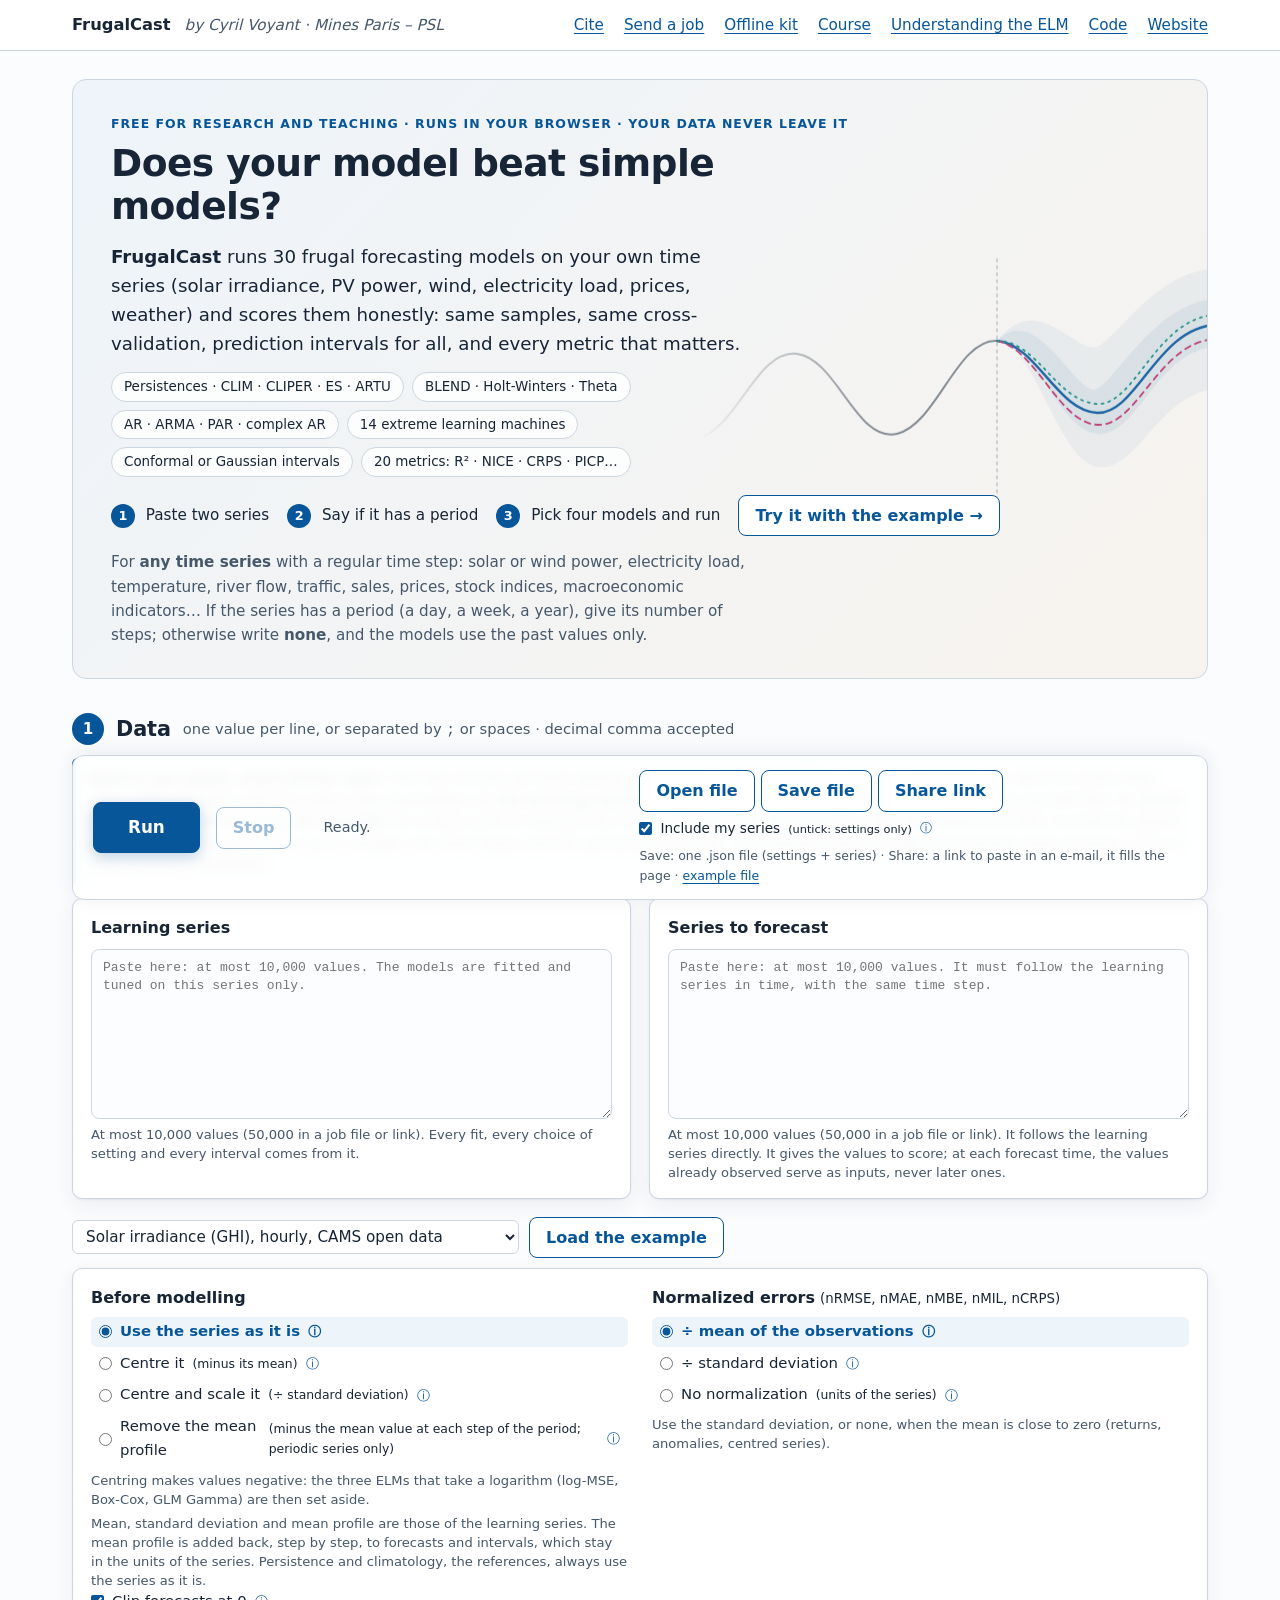
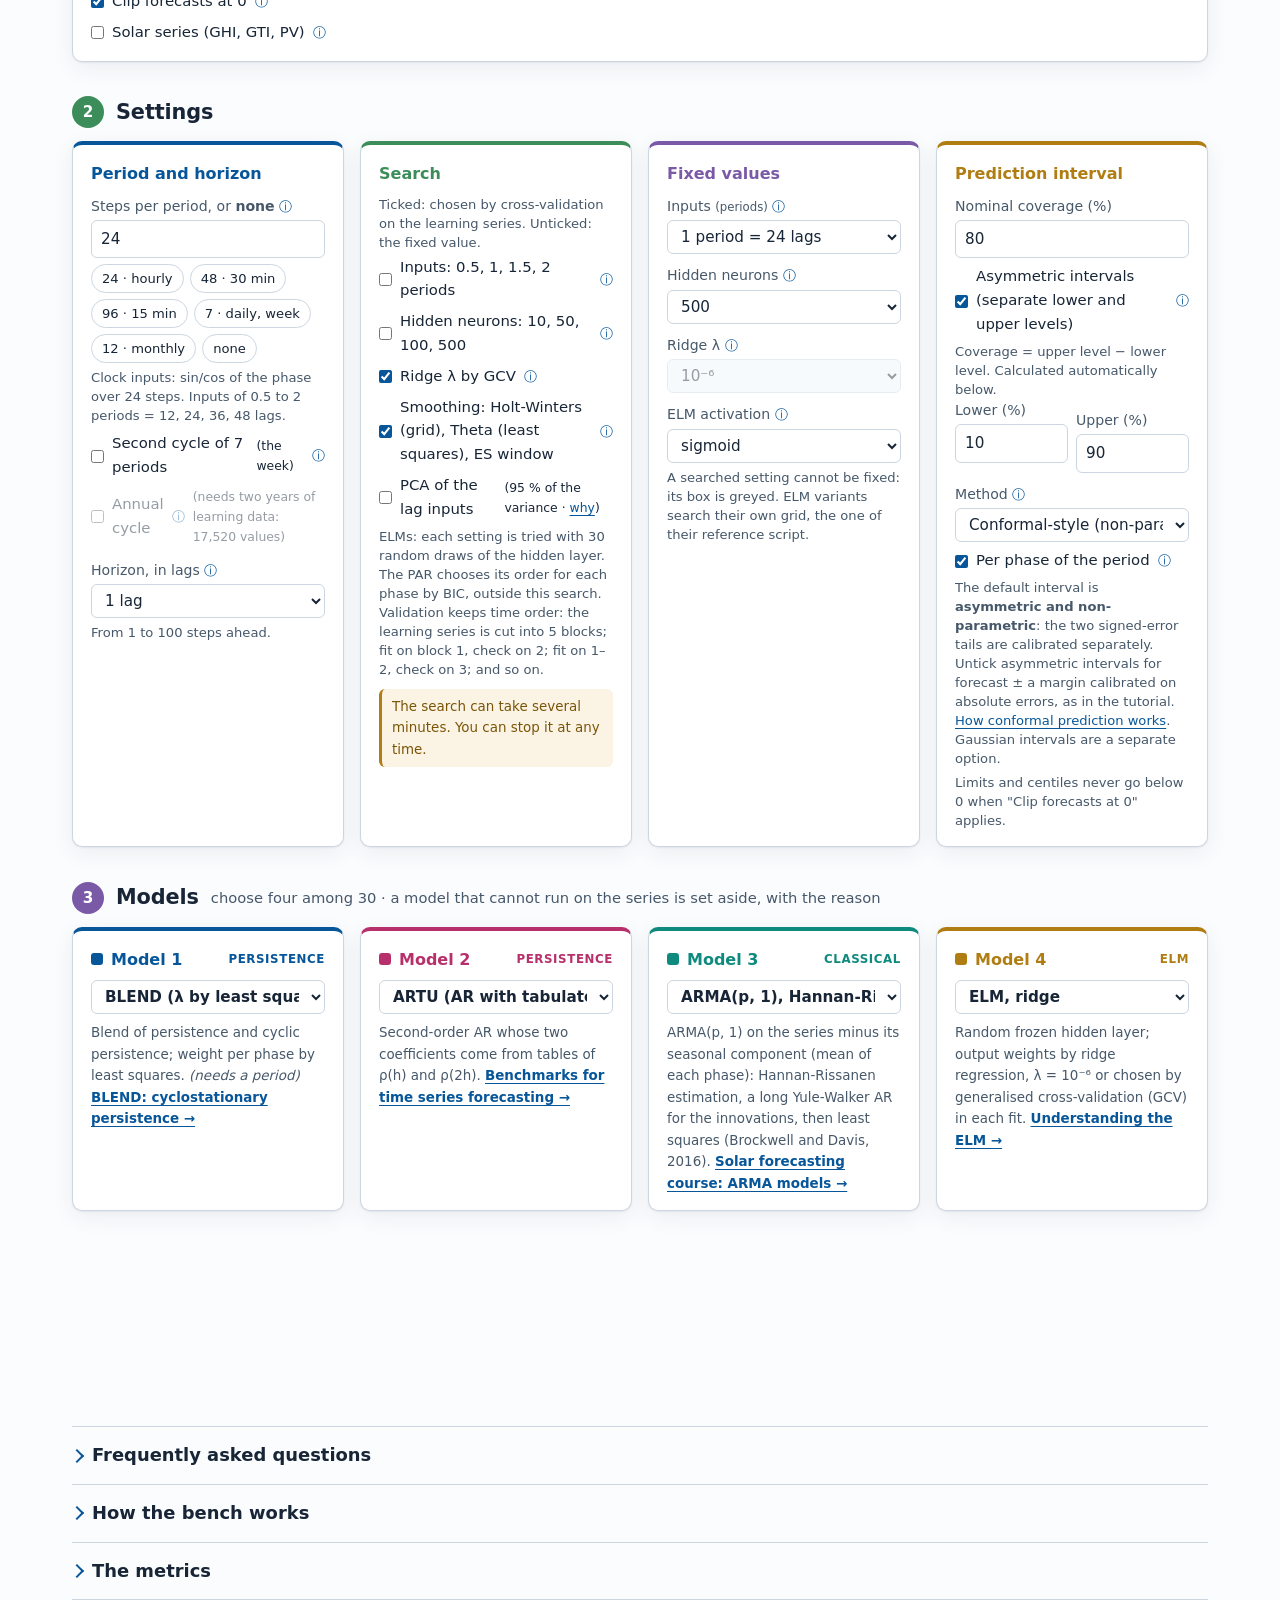
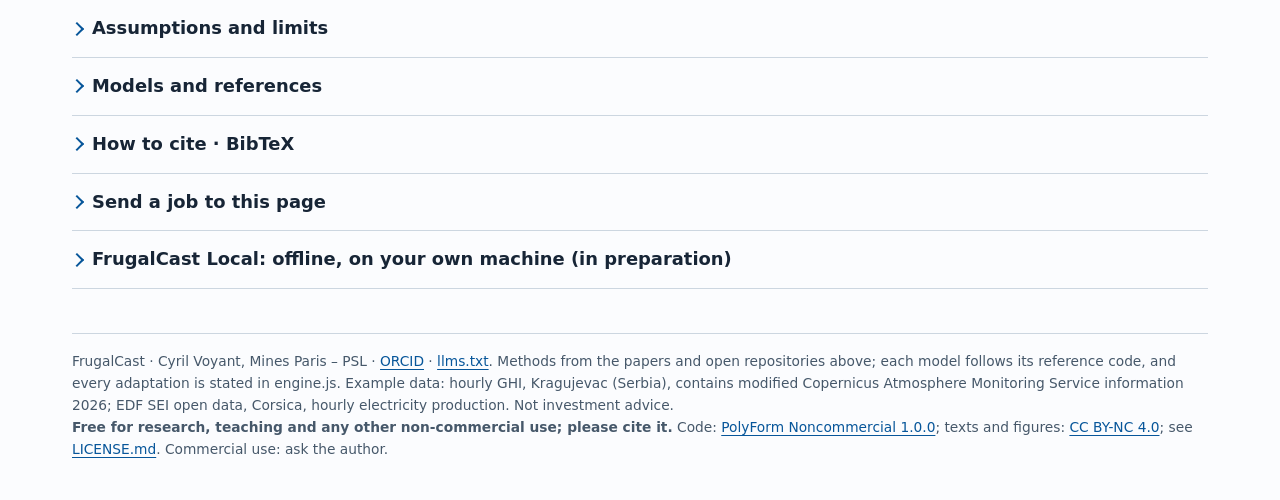
==== commit f5932295: "Tooltips for students; save and share include the series by default; example job file" ====
--- a/index.html
+++ b/index.html
@@ -83,26 +83,26 @@
   <div class="prep card">
     <div><b>Before modelling</b>
       <div class="radio" role="radiogroup" aria-label="Preparation of the series">
-        <label><input type="radio" name="prep" value="none" checked> Use the series as it is</label>
-        <label><input type="radio" name="prep" value="center"> Centre it <small>(minus its mean)</small></label>
-        <label><input type="radio" name="prep" value="standard"> Centre and scale it <small>(÷ standard deviation)</small></label>
-        <label id="prepProfL"><input type="radio" name="prep" value="profile"> Remove the mean profile <small>(minus the mean value at each step of the period; periodic series only)</small></label>
+        <label title="The models work on the raw values. The usual choice."><input type="radio" name="prep" value="none" checked> Use the series as it is <span class="tip" aria-hidden="true">ⓘ</span></label>
+        <label title="The mean of the learning series is subtracted before modelling and added back to the forecasts. Helps models that work best around 0."><input type="radio" name="prep" value="center"> Centre it <small>(minus its mean)</small> <span class="tip" aria-hidden="true">ⓘ</span></label>
+        <label title="The series is centred, then divided by its standard deviation, so that it has mean 0 and spread 1; forecasts are converted back. Useful when the values are very large or very small."><input type="radio" name="prep" value="standard"> Centre and scale it <small>(÷ standard deviation)</small> <span class="tip" aria-hidden="true">ⓘ</span></label>
+        <label id="prepProfL" title="The average cycle (for hourly data: the mean value at each hour of the day) is subtracted, so the models only have to predict the departures from it; it is added back to the forecasts. Useful for simple models that cannot follow a cycle on their own."><input type="radio" name="prep" value="profile"> Remove the mean profile <small>(minus the mean value at each step of the period; periodic series only)</small> <span class="tip" aria-hidden="true">ⓘ</span></label>
       </div>
       <p class="hint">Centring makes values negative: the three ELMs that take a logarithm (log-MSE, Box-Cox, GLM Gamma) are then set aside.</p>
       <p class="hint">Mean, standard deviation and mean profile are those of the learning series. The mean profile is added back, step by step, to forecasts and intervals, which stay in the units of the series. Persistence and climatology, the references, always use the series as it is.</p>
       <label class="chk" title="Forecasts and interval limits below 0 are set to 0 when the learning series has no negative value. The rule applies independently of the observed target."><input type="checkbox" id="clip" checked> Clip forecasts at 0 <span class="tip" aria-hidden="true">ⓘ</span></label>
       <label class="chk" title="For nonnegative GHI, GTI and PV power. Where the observed value is 0 (night), the forecast, its limits and its centiles are written as 0. This is NOT causal: it uses the observation, so it is a retrospective view. For real forecasting, filtering the night is your job (for instance from the sun position at your site). Scores on positive observed targets do not depend on this rule."><input type="checkbox" id="solar"> Solar series (GHI, GTI, PV) <span class="tip" aria-hidden="true">ⓘ</span></label>
       <div id="solarBox" class="hidden">
-        <label for="solScore">Scores on</label><select id="solScore"><option value="day" selected>positive observed targets</option><option value="all">all observed targets</option></select>
+        <label for="solScore" title="Positive observed targets: only daytime hours are scored, the usual choice for solar data. All observed targets: the night is included; night values are easy (0), so the scores look better than they are.">Scores on <span class="tip" aria-hidden="true">ⓘ</span></label><select id="solScore"><option value="day" selected>positive observed targets</option><option value="all">all observed targets</option></select>
         <label for="solCv" title="Validation error used to select model settings. The positive-target option averages RMSE across folds with at least one positive target. When no fold qualifies, selection uses all targets. Interval calibration always uses every validation error of folds 2 to 4.">Settings chosen on</label><select id="solCv"><option value="all" selected>all validation targets</option><option value="day">positive validation targets</option></select>
         <p class="hint">Keep every time step, including night. Where the observation is 0, the forecast and its limits are written as 0: <b>not causal</b> (retrospective view). In real use, filtering the night is your job. Scores on positive targets do not depend on it.</p>
       </div>
     </div>
     <div><b>Normalized errors</b> <small>(nRMSE, nMAE, nMBE, nMIL, nCRPS)</small>
       <div class="radio" role="radiogroup" aria-label="Normalization of the errors">
-        <label><input type="radio" name="norm" value="mean" checked> ÷ mean of the observations</label>
-        <label><input type="radio" name="norm" value="sd"> ÷ standard deviation</label>
-        <label><input type="radio" name="norm" value="none"> No normalization <small>(units of the series)</small></label>
+        <label title="Errors divided by the mean of the observed values: nRMSE = 0.2 means an error of about 20 % of the average level. Usual for solar and load forecasting. If the mean is close to 0, the standard deviation is used instead (a note says so)."><input type="radio" name="norm" value="mean" checked> ÷ mean of the observations <span class="tip" aria-hidden="true">ⓘ</span></label>
+        <label title="Errors divided by the standard deviation of the observed values: nRMSE = 1 means the error is as large as the natural spread of the series. Works for any sign of the data."><input type="radio" name="norm" value="sd"> ÷ standard deviation <span class="tip" aria-hidden="true">ⓘ</span></label>
+        <label title="nRMSE, nMAE and the other normalized errors equal RMSE, MAE… in the units of the series (W/m², MW, euros…)."><input type="radio" name="norm" value="none"> No normalization <small>(units of the series)</small> <span class="tip" aria-hidden="true">ⓘ</span></label>
       </div>
       <p class="hint">Use the standard deviation, or none, when the mean is close to zero (returns, anomalies, centred series).</p>
     </div>
@@ -114,7 +114,7 @@
   <div class="four">
     <div class="card top" style="--c:var(--p2)">
       <h3>Period and horizon</h3>
-      <label for="T">Steps per period, or <b>none</b></label>
+      <label for="T" title="How many time steps make one full cycle of the series: 24 for hourly data with a daily cycle, 12 for monthly data with a yearly cycle, 7 for daily data with a weekly cycle. Write none if the series has no cycle: the cyclic models are then set aside.">Steps per period, or <b>none</b> <span class="tip" aria-hidden="true">ⓘ</span></label>
       <input type="text" id="T" value="24" autocomplete="off">
       <div class="seg" id="Tquick">
         <button type="button" data-v="24">24 · hourly</button><button type="button" data-v="48">48 · 30 min</button><button type="button" data-v="96">96 · 15 min</button>
@@ -123,30 +123,30 @@
       <p class="hint" id="Thint"></p>
       <label class="chk" id="weeklyL" title="Adds the position in the week (sine and cosine) as two extra inputs of the AR and of the 14 ELMs; the other models do not use it. Useful for series driven by human activity (electric load, traffic, sales), where Monday differs from Sunday; useless for solar series."><input type="checkbox" id="weekly"> Second cycle of 7 periods <small>(the week)</small> <span class="tip" aria-hidden="true">ⓘ</span></label>
       <label class="chk" id="annualL" title="The AR and the 14 ELMs also get the day of the year (sine and cosine), to learn that January differs from July; the periodic AR (PAR) works on the gap to the average year (mean of each hour of each calendar day over the years learned; called TMY in the paper, Eq. 6). The other models ignore it. Needs one period = one day and at least two years of learning data (five for the PAR, which is set aside otherwise). More than 10,000 values: load them from a settings file (up to 50,000)."><input type="checkbox" id="annual"> Annual cycle <span class="tip" aria-hidden="true">ⓘ</span> <small id="annualWhy"></small></label>
-      <label for="horizon" style="margin-top:12px">Horizon, in lags</label>
+      <label for="horizon" style="margin-top:12px" title="How far ahead each forecast looks, in time steps: 1 = the next value; 6 with hourly data = six hours ahead. Each forecast only uses values already observed at the time it is made.">Horizon, in lags <span class="tip" aria-hidden="true">ⓘ</span></label>
       <select id="horizon"><option value="1" selected>1 lag</option><option value="2">2 lags</option><option value="3">3 lags</option><option value="4">4 lags</option><option value="5">5 lags</option><option value="6">6 lags</option><option value="7">7 lags</option><option value="8">8 lags</option><option value="9">9 lags</option><option value="10">10 lags</option><option value="11">11 lags</option><option value="12">12 lags</option><option value="13">13 lags</option><option value="14">14 lags</option><option value="15">15 lags</option><option value="16">16 lags</option><option value="17">17 lags</option><option value="18">18 lags</option><option value="19">19 lags</option><option value="20">20 lags</option><option value="21">21 lags</option><option value="22">22 lags</option><option value="23">23 lags</option><option value="24">24 lags</option><option value="25">25 lags</option><option value="26">26 lags</option><option value="27">27 lags</option><option value="28">28 lags</option><option value="29">29 lags</option><option value="30">30 lags</option><option value="31">31 lags</option><option value="32">32 lags</option><option value="33">33 lags</option><option value="34">34 lags</option><option value="35">35 lags</option><option value="36">36 lags</option><option value="37">37 lags</option><option value="38">38 lags</option><option value="39">39 lags</option><option value="40">40 lags</option><option value="41">41 lags</option><option value="42">42 lags</option><option value="43">43 lags</option><option value="44">44 lags</option><option value="45">45 lags</option><option value="46">46 lags</option><option value="47">47 lags</option><option value="48">48 lags</option><option value="49">49 lags</option><option value="50">50 lags</option><option value="51">51 lags</option><option value="52">52 lags</option><option value="53">53 lags</option><option value="54">54 lags</option><option value="55">55 lags</option><option value="56">56 lags</option><option value="57">57 lags</option><option value="58">58 lags</option><option value="59">59 lags</option><option value="60">60 lags</option><option value="61">61 lags</option><option value="62">62 lags</option><option value="63">63 lags</option><option value="64">64 lags</option><option value="65">65 lags</option><option value="66">66 lags</option><option value="67">67 lags</option><option value="68">68 lags</option><option value="69">69 lags</option><option value="70">70 lags</option><option value="71">71 lags</option><option value="72">72 lags</option><option value="73">73 lags</option><option value="74">74 lags</option><option value="75">75 lags</option><option value="76">76 lags</option><option value="77">77 lags</option><option value="78">78 lags</option><option value="79">79 lags</option><option value="80">80 lags</option><option value="81">81 lags</option><option value="82">82 lags</option><option value="83">83 lags</option><option value="84">84 lags</option><option value="85">85 lags</option><option value="86">86 lags</option><option value="87">87 lags</option><option value="88">88 lags</option><option value="89">89 lags</option><option value="90">90 lags</option><option value="91">91 lags</option><option value="92">92 lags</option><option value="93">93 lags</option><option value="94">94 lags</option><option value="95">95 lags</option><option value="96">96 lags</option><option value="97">97 lags</option><option value="98">98 lags</option><option value="99">99 lags</option><option value="100">100 lags</option></select>
       <p class="hint">From 1 to 100 steps ahead.</p>
     </div>
     <div class="card top" style="--c:var(--p3)">
       <h3>Search</h3>
       <p class="hint" style="margin:0 0 4px">Ticked: chosen by cross-validation on the learning series. Unticked: the fixed value.</p>
-      <label class="chk"><input type="checkbox" id="optIn"> <span id="optInL">Inputs: 0.5, 1, 1.5, 2 periods</span></label>
-      <label class="chk"><input type="checkbox" id="optNh"> Hidden neurons: 10, 50, 100, 500</label>
-      <label class="chk" title="λ controls shrinkage of the ELM output weights. Generalised cross-validation (Golub, Heath and Wahba 1979) evaluates a formula over an internal grid in each fit. The final λ is shown under Settings kept. Temporal validation evaluates the model settings. With this option off, λ = 10⁻⁶."><input type="checkbox" id="optLam" checked> Ridge λ by GCV <span class="tip" aria-hidden="true">ⓘ</span></label>
-      <label class="chk"><input type="checkbox" id="optSm" checked> Smoothing: Holt-Winters (grid), Theta (least squares), ES window</label>
-      <label class="chk"><input type="checkbox" id="pca"> PCA of the lag inputs <small>(95 % of the variance · <a href="https://www.cyrilvoyant.com/prevision-pv-reduction-dimension/" target="_blank" rel="noopener">why</a>)</small></label>
-      <p class="hint">Each setting is tried with 30 random draws of the hidden layer. Validation keeps time order: the learning series is cut into 5 blocks; fit on block 1, check on 2; fit on 1–2, check on 3; and so on.</p>
+      <label class="chk" title="Number of past values given as inputs to the AR, the ARMA and the 14 ELMs, chosen by cross-validation among these values. The PAR chooses its own order for each phase by BIC."><input type="checkbox" id="optIn"> <span id="optInL">Inputs: 0.5, 1, 1.5, 2 periods</span> <span class="tip" aria-hidden="true">ⓘ</span></label>
+      <label class="chk" title="ELMs only: size of the random hidden layer, chosen by cross-validation among these values."><input type="checkbox" id="optNh"> Hidden neurons: 10, 50, 100, 500 <span class="tip" aria-hidden="true">ⓘ</span></label>
+      <label class="chk" title="ELMs only. λ controls shrinkage of the ELM output weights. Generalised cross-validation (Golub, Heath and Wahba 1979) evaluates a formula over an internal grid in each fit. The final λ is shown under Settings kept. Temporal validation evaluates the model settings. With this option off, λ = 10⁻⁶."><input type="checkbox" id="optLam" checked> Ridge λ by GCV <span class="tip" aria-hidden="true">ⓘ</span></label>
+      <label class="chk" title="Holt-Winters, Theta and exponential smoothing (ES) only: their smoothing settings are chosen by cross-validation (Holt-Winters on a grid, Theta by least squares, ES among windows of 10, 24 and 48 steps)."><input type="checkbox" id="optSm" checked> Smoothing: Holt-Winters (grid), Theta (least squares), ES window <span class="tip" aria-hidden="true">ⓘ</span></label>
+      <label class="chk" title="AR and ELMs: the lag inputs are replaced by their principal components, keeping 95 % of the variance (fitted on the learning rows only)."><input type="checkbox" id="pca"> PCA of the lag inputs <small>(95 % of the variance · <a href="https://www.cyrilvoyant.com/prevision-pv-reduction-dimension/" target="_blank" rel="noopener">why</a>)</small></label>
+      <p class="hint">ELMs: each setting is tried with 30 random draws of the hidden layer. The PAR chooses its order for each phase by BIC, outside this search. Validation keeps time order: the learning series is cut into 5 blocks; fit on block 1, check on 2; fit on 1–2, check on 3; and so on.</p>
       <div class="warn hidden" id="slow">The search can take several minutes. You can stop it at any time.</div>
     </div>
     <div class="card top" style="--c:var(--p4)">
       <h3>Fixed values</h3>
-      <label for="lbFix">Inputs <small id="lbUnit">(periods)</small></label>
+      <label for="lbFix" title="Number of past values given as inputs to the AR, the ARMA and the 14 ELMs when the inputs are not searched. The PAR chooses its own order for each phase by BIC.">Inputs <small id="lbUnit">(periods)</small> <span class="tip" aria-hidden="true">ⓘ</span></label>
       <select id="lbFix"><option value="0">0.5</option><option value="1" selected>1</option><option value="2">1.5</option><option value="3">2</option></select>
-      <label for="nhFix">Hidden neurons</label>
+      <label for="nhFix" title="ELMs only: size of the random hidden layer when it is not searched.">Hidden neurons <span class="tip" aria-hidden="true">ⓘ</span></label>
       <select id="nhFix"><option>10</option><option>50</option><option>100</option><option selected>500</option></select>
-      <label for="lamFix">Ridge λ</label>
+      <label for="lamFix" title="ELMs only: shrinkage of the output weights when λ is not chosen by GCV. ELM variants with their own grid choose it themselves.">Ridge λ <span class="tip" aria-hidden="true">ⓘ</span></label>
       <select id="lamFix"><option value="1e-6" selected>10⁻⁶</option></select>
-      <label for="act">ELM activation</label>
+      <label for="act" title="ELMs only: function applied in the hidden layer.">ELM activation <span class="tip" aria-hidden="true">ⓘ</span></label>
       <select id="act"><option value="sigmoid">sigmoid</option><option value="tanh">tanh</option><option value="relu">ReLU</option><option value="sine">sine</option><option value="gaussian">Gaussian</option></select>
       <p class="hint">A searched setting cannot be fixed: its box is greyed. ELM variants search their own grid, the one of their reference script.</p>
     </div>
@@ -154,13 +154,13 @@
       <h3>Prediction interval</h3>
       <label for="cov">Nominal coverage (%)</label>
       <input type="number" id="cov" min="10" max="99" value="80">
-      <label class="chk"><input type="checkbox" id="asym" checked> Asymmetric intervals (separate lower and upper levels)</label>
+      <label class="chk" title="Ticked: the lower and upper limits are calibrated separately, so the interval can be wider on one side (useful when errors are skewed, as for solar power). Unticked: forecast plus or minus the same margin on both sides."><input type="checkbox" id="asym" checked> Asymmetric intervals (separate lower and upper levels) <span class="tip" aria-hidden="true">ⓘ</span></label>
       <p class="hint" id="coverageHelp" aria-live="polite">Coverage = upper level − lower level. Calculated automatically below.</p>
       <div id="asymBox" style="display:grid;grid-template-columns:1fr 1fr;gap:8px">
-        <label>Lower (%)<input type="number" id="qlo" min="0.5" max="49.5" step="0.5" value="10"></label>
-        <label style="margin-top:10px">Upper (%)<input type="number" id="qhi" min="50.5" max="99.5" step="0.5" value="90"></label>
-      </div>
-      <label for="bandKind">Method</label>
+        <label title="The observation should fall below the lower limit this share of the time. With 10 % and 90 %, 80 % of the observations should lie inside the interval.">Lower (%)<input type="number" id="qlo" min="0.5" max="49.5" step="0.5" value="10"></label>
+        <label style="margin-top:10px" title="The observation should fall below the upper limit this share of the time.">Upper (%)<input type="number" id="qhi" min="50.5" max="99.5" step="0.5" value="90"></label>
+      </div>
+      <label for="bandKind" title="Conformal-style: the limits come from the ranks of past validation errors, with no assumption on their shape. Gaussian: forecast plus the mean error, plus or minus a multiple of the error standard deviation, which assumes bell-shaped errors.">Method <span class="tip" aria-hidden="true">ⓘ</span></label>
       <select id="bandKind"><option value="conformal">Conformal-style (non-parametric, asymmetric by default)</option><option value="gaussian">Gaussian (mean ± z·sd)</option></select>
       <label class="chk" title="Calibrate each phase separately (same hour for hourly data). Climatology always uses one global interval. A phase with fewer than 20 errors, or too few for the required conformal ranks and 99 centiles, uses the global errors. The results report these fallbacks. Needs a period."><input type="checkbox" id="bandPhase" checked> Per phase of the period <span class="tip" aria-hidden="true">ⓘ</span></label>
       <p class="hint">The default interval is <b>asymmetric and non-parametric</b>: the two signed-error tails are calibrated separately. Untick asymmetric intervals for forecast ± a margin calibrated on absolute errors, as in the tutorial. <a href="https://www.cyrilvoyant.com/tools/probabilistic-solar-forecasting/">How conformal prediction works</a>. Gaussian intervals are a separate option.</p>
@@ -175,11 +175,11 @@
 </section>
 
 <div class="runbar">
-  <button class="btn primary" id="go" type="button">Run</button>
-  <button class="btn" id="stop" type="button" disabled>Stop</button>
+  <button class="btn primary" id="go" type="button" title="Fit the four models on the learning series, forecast the second series step by step and compute the scores. Everything runs in your browser; nothing is sent anywhere.">Run</button>
+  <button class="btn" id="stop" type="button" title="Stop the computation now. Nothing is kept; change the settings (for instance fewer searched settings) and run again." disabled>Stop</button>
   <div class="bar"><i id="barfill"></i></div>
-  <span id="status">Ready.</span>
-  <span class="jobs"><button class="btn" id="jobLoad" type="button" title="Open a .json settings file (see API.md), with or without data; you can also drop it on the page">Open settings</button><button class="btn" id="jobSave" type="button" title="Save the settings as a .json file (with the series if the box is ticked)">Save settings</button><button class="btn" id="jobShare" type="button" title="Copy a link that holds the settings (and the series if the box is ticked). The link part after # is never sent to any server.">Share settings</button><label class="chk" title="Put the learning series and the series to forecast in the saved file or the shared link. Unticked: settings only."><input type="checkbox" id="jobData"> Include my series <small>(otherwise: settings only)</small></label></span>
+  <span id="status" title="Progress: share of the work done, then the model and horizon being computed. The ELM searches take most of the time.">Ready.</span>
+  <span class="jobs"><button class="btn" id="jobLoad" type="button" title="Open a .json settings file (see API.md), with or without data; you can also drop it on the page">Open file</button><button class="btn" id="jobSave" type="button" title="Downloads a .json file to keep on your computer or send by e-mail: all the settings and, if the box is ticked, the two series as lists of numbers (learn, forecast). Reopen it later with Open file. Format: API.md.">Save file</button><button class="btn" id="jobShare" type="button" title="Copies a web link instead of a file: the same settings (and the series if the box is ticked) are compressed into the address, after #. Anyone who opens the link gets the page filled in, ready to Run. The part after # is never sent to any server. Long series make long links.">Share link</button><label class="chk" title="Ticked: the saved file or the shared link also holds your two series (learning and to forecast), as plain lists of numbers. Untick to share only the settings, without your data (for an exercise, each student then pastes their own series)."><input type="checkbox" id="jobData" checked> Include my series <small>(untick: settings only)</small> <span class="tip" aria-hidden="true">ⓘ</span></label><small class="jobhelp">Save: one .json file (settings + series) · Share: a link to paste in an e-mail, it fills the page · <a href="example-job.json" target="_blank" rel="noopener">example file</a></small></span>
   <input type="file" id="jobFile" accept=".json,application/json" hidden>
 </div>
 <div class="err" id="err" role="alert"></div>
@@ -213,12 +213,12 @@
   <div class="panel">
     <h3>Probabilistic diagnostics</h3>
     <div class="dxsel">
-      <label><input type="checkbox" class="dx" value="fan" checked> Fan charts</label>
-      <label><input type="checkbox" class="dx" value="rel" checked> Reliability diagram</label>
-      <label><input type="checkbox" class="dx" value="pit" checked> PIT histogram</label>
-      <label><input type="checkbox" class="dx" value="qq"> Normal QQ plot</label>
-      <label><input type="checkbox" class="dx" value="sc"> Forecast against observed</label>
-      <label><input type="checkbox" class="dx" value="hist"> Error histogram</label>
+      <label title="The forecast with its uncertainty: the darker the band, the more likely the value. Most observations (dots) should fall inside the bands."><input type="checkbox" class="dx" value="fan" checked> Fan charts</label>
+      <label title="Checks the uncertainty: if the forecast says 30 %, about 30 % of the observations should fall below that level. Points on the diagonal = honest uncertainty."><input type="checkbox" class="dx" value="rel" checked> Reliability diagram</label>
+      <label title="Where each observation falls in its forecast distribution. Flat = well calibrated; U shape = intervals too narrow; hump = too wide."><input type="checkbox" class="dx" value="pit" checked> PIT histogram</label>
+      <label title="Compares the errors with a bell curve. Points on the line = normal errors; curved ends = more large errors than a bell curve predicts."><input type="checkbox" class="dx" value="qq"> Normal QQ plot</label>
+      <label title="Each point is one forecast against what happened. A perfect forecast puts every point on the diagonal."><input type="checkbox" class="dx" value="sc"> Forecast against observed</label>
+      <label title="How often each size of error occurs. Centred on 0 = no bias; narrow = precise."><input type="checkbox" class="dx" value="hist"> Error histogram</label>
     </div>
   </div>
   <div class="plots" id="dx" style="margin-top:16px"></div>
@@ -292,7 +292,7 @@
   </div></details>
 
   <details class="sec" id="code"><summary>Send a job to this page</summary><div>
-    <p>A notebook or a script can prepare a JSON job (series and settings) for this page, in two ways: a link ending in <code>#job=…</code> (button <i>Share settings</i>), or a <code>.json</code> file opened with <i>Open settings</i> or dropped on the page. The page fills in, and computes in the reader's browser when they click Run. A job may hold up to 50,000 values in each series. The format and examples are in <a href="API.md">API.md</a>. To automate forecasts (scheduled runs, saved models, several horizons, forecasts of the future), use FrugalCast Local, the Windows kit (in preparation).</p>
+    <p>A notebook or a script can prepare a JSON job (series and settings) for this page, in two ways: a link ending in <code>#job=…</code> (button <i>Share link</i>), or a <code>.json</code> file opened with <i>Open file</i> or dropped on the page. The page fills in, and computes in the reader's browser when they click Run. A job may hold up to 50,000 values in each series. The format and examples are in <a href="API.md">API.md</a>. To automate forecasts (scheduled runs, saved models, several horizons, forecasts of the future), use FrugalCast Local, the Windows kit (in preparation).</p>
     <pre class="code">{ "learn": [/* values */], "forecast": [/* values */], "period": 24, "horizon": 1,
   "models": ["cliper", "artu", "arma", "elm"], "interval": { "kind": "conformal", "coverage": 80 } }</pre>
   </div></details>
--- a/style.css
+++ b/style.css
@@ -183,6 +183,7 @@
 /* jobs, drop zone, citation dialog */
 .runbar .jobs{margin-left:auto;display:flex;gap:6px;align-items:center;flex-wrap:wrap}
 .runbar .jobs .chk{margin:0;font-size:.85rem}
+.runbar .jobs .jobhelp{flex-basis:100%;color:var(--muted,#667);font-size:.78rem}
 body.dropping::after{content:"Drop the .json job here";position:fixed;inset:12px;border:3px dashed var(--p2);border-radius:16px;background:rgba(237,244,250,.88);
   display:flex;align-items:center;justify-content:center;font-size:1.6rem;font-weight:600;color:var(--p2);z-index:50;pointer-events:none}
 #citeDlg{max-width:620px;border:1px solid var(--line);border-radius:14px;padding:26px 30px;box-shadow:0 20px 60px rgba(23,37,54,.25);color:var(--ink)}
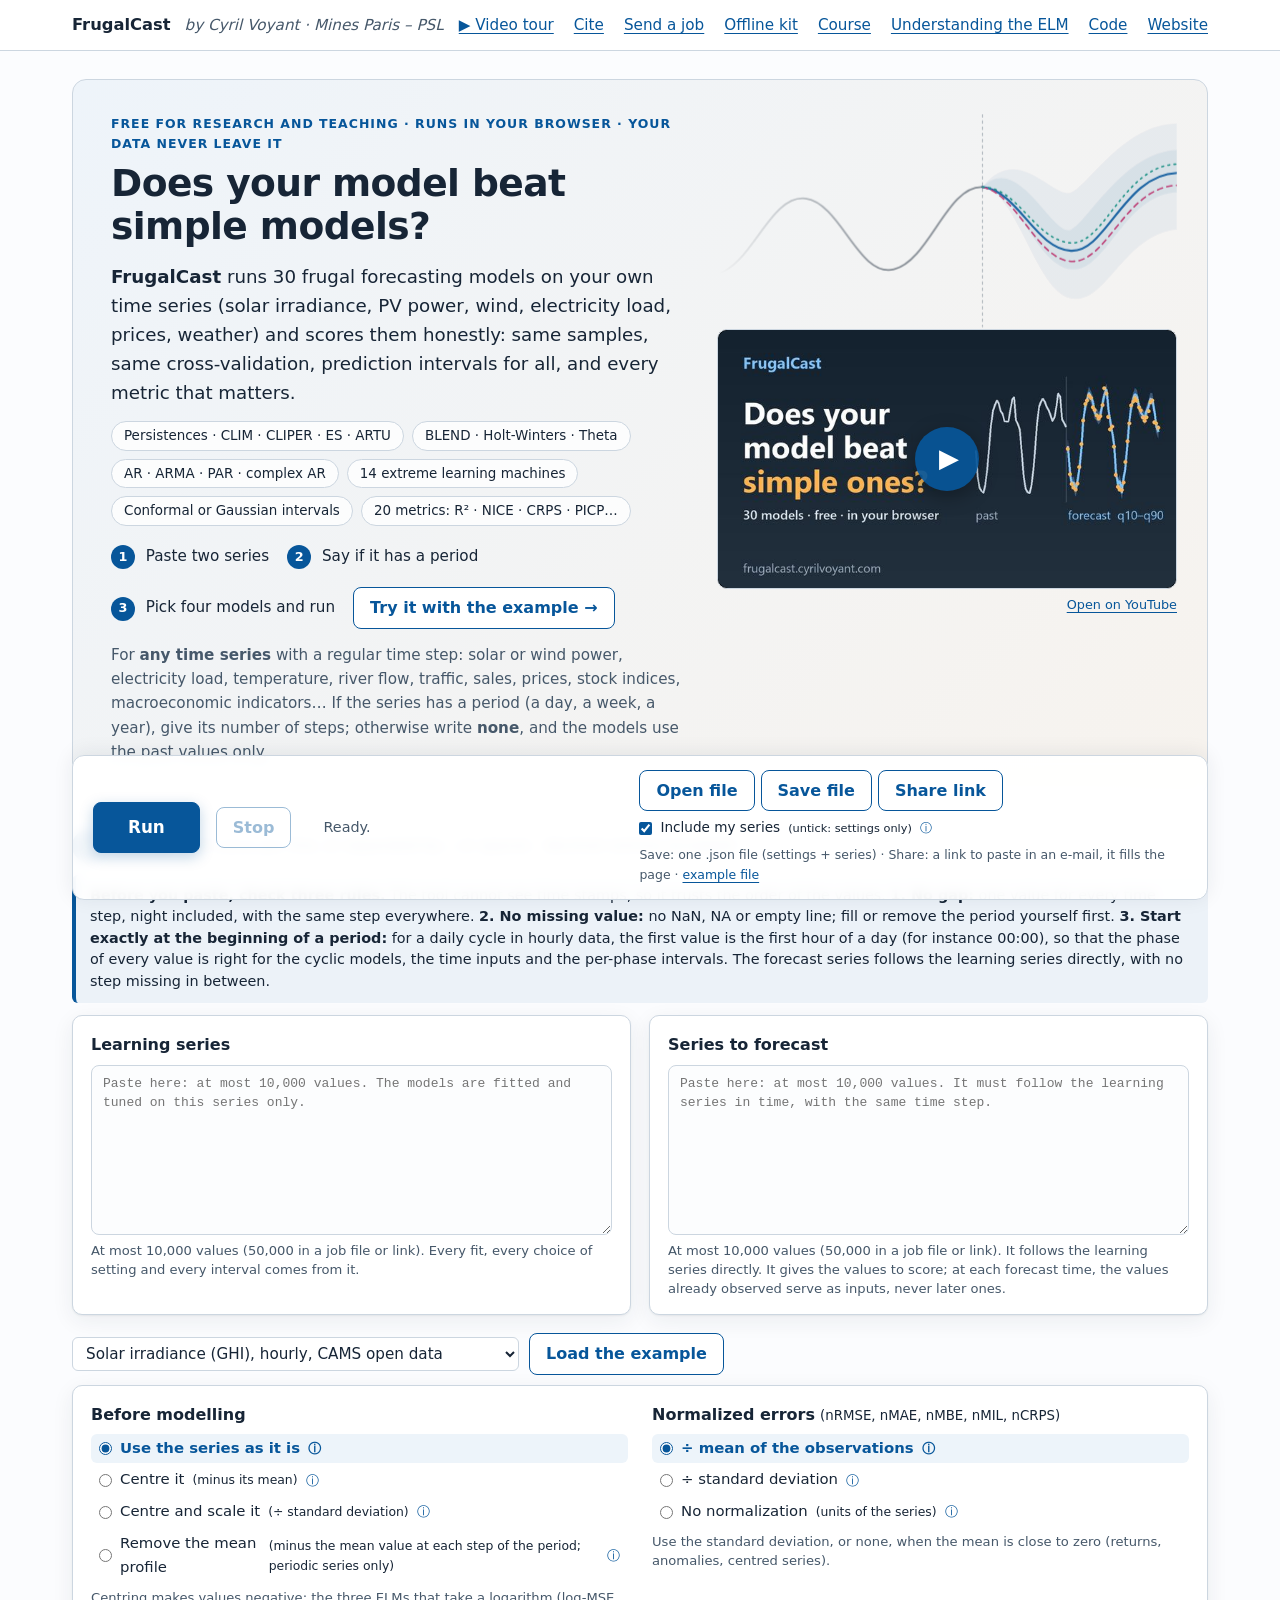
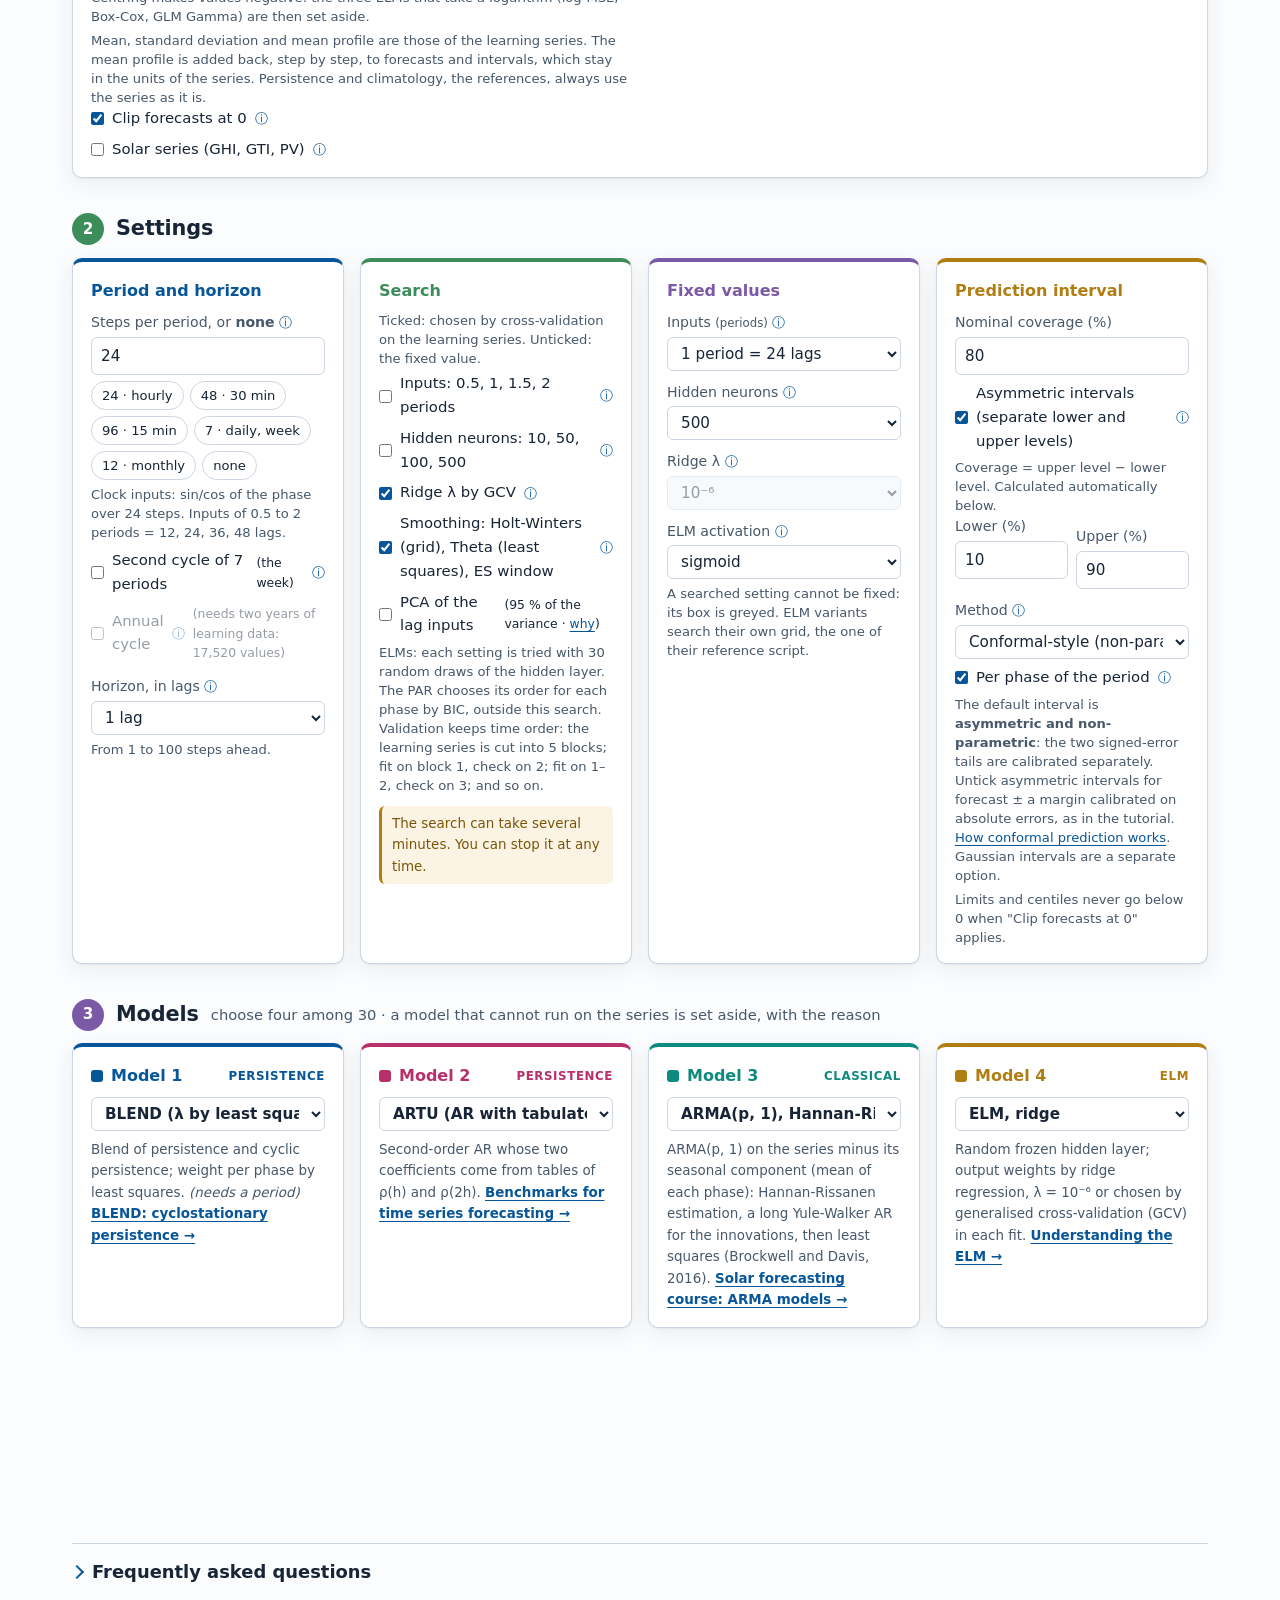
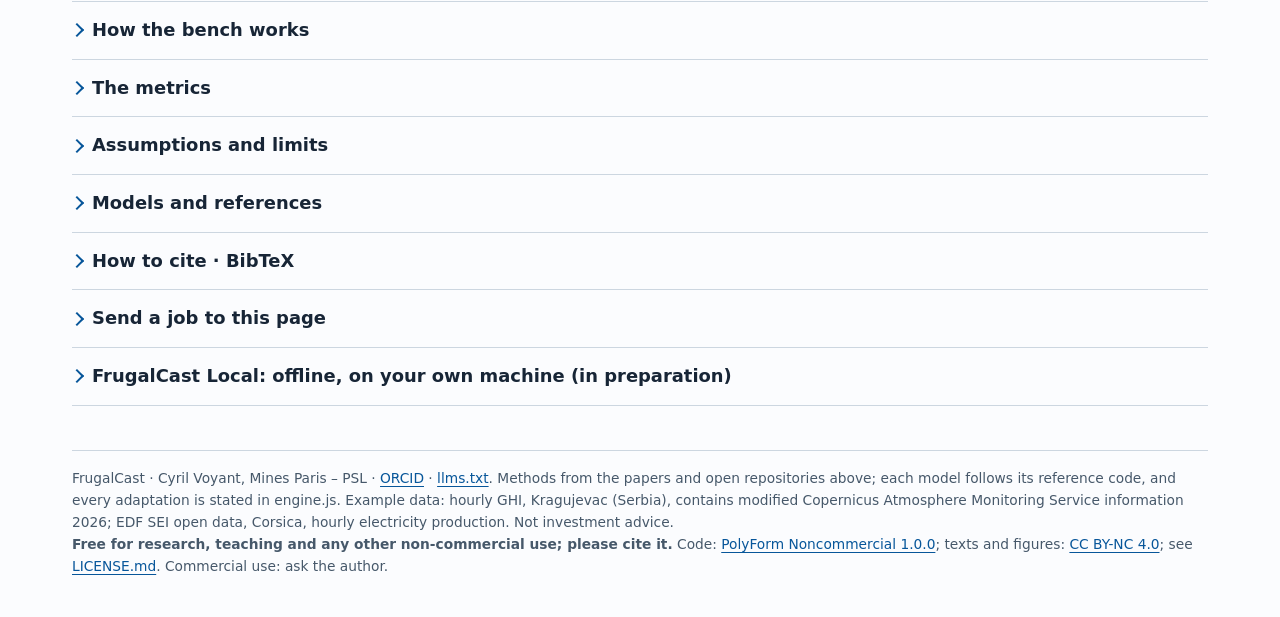
==== commit 1168a720: "Video tour: local thumbnail in the home section, YouTube player loaded only on click" ====
--- a/index.html
+++ b/index.html
@@ -35,11 +35,18 @@
 <body>
 <div class="topbar"><div class="wrap">
   <strong>FrugalCast</strong><span class="motto">by Cyril Voyant · Mines Paris – PSL</span>
-  <nav><a href="#cite" onclick="document.getElementById('cite').open=true">Cite</a><a href="#code" onclick="document.getElementById('code').open=true">Send a job</a><a href="#local" onclick="document.getElementById('local').open=true">Offline kit</a><a href="https://www.cyrilvoyant.com/teaching/solar-forecasting-course/">Course</a><a href="https://www.cyrilvoyant.com/tools/extreme-learning-machine/">Understanding the ELM</a><a href="https://github.com/cyrilvoyant">Code</a><a href="https://www.cyrilvoyant.com/">Website</a></nav>
+  <nav><a href="#video" class="vidOpen" hidden>▶ Video tour</a><a href="#cite" onclick="document.getElementById('cite').open=true">Cite</a><a href="#code" onclick="document.getElementById('code').open=true">Send a job</a><a href="#local" onclick="document.getElementById('local').open=true">Offline kit</a><a href="https://www.cyrilvoyant.com/teaching/solar-forecasting-course/">Course</a><a href="https://www.cyrilvoyant.com/tools/extreme-learning-machine/">Understanding the ELM</a><a href="https://github.com/cyrilvoyant">Code</a><a href="https://www.cyrilvoyant.com/">Website</a></nav>
 </div></div>
 
 <main class="wrap">
 <section class="hero">
+  <p class="kicker">Free for research and teaching · runs in your browser · your data never leave it</p>
+  <h1>Does your model beat simple models?</h1>
+  <p class="lead"><b>FrugalCast</b> runs 30 frugal forecasting models on your own time series (solar irradiance, PV power, wind, electricity load, prices, weather) and scores them honestly: same samples, same cross-validation, prediction intervals for all, and every metric that matters.</p>
+  <div class="chips"><span>Persistences · CLIM · CLIPER · ES · ARTU</span><span>BLEND · Holt-Winters · Theta</span><span>AR · ARMA · PAR · complex AR</span><span>14 extreme learning machines</span><span>Conformal or Gaussian intervals</span><span>20 metrics: R² · NICE · CRPS · PICP…</span></div>
+  <div class="quick"><span><b>1</b> Paste two series</span><span><b>2</b> Say if it has a period</span><span><b>3</b> Pick four models and run</span><button class="btn" type="button" id="tryEx">Try it with the example →</button></div>
+  <p class="universal">For <b>any time series</b> with a regular time step: solar or wind power, electricity load, temperature, river flow, traffic, sales, prices, stock indices, macroeconomic indicators… If the series has a period (a day, a week, a year), give its number of steps; otherwise write <b>none</b>, and the models use the past values only.</p>
+  <div class="hero-side">
   <svg class="deco" viewBox="0 0 520 300" aria-hidden="true">
     <defs><linearGradient id="fade" x1="0" x2="1"><stop offset="0" stop-color="#fff" stop-opacity="0"/><stop offset=".35" stop-color="#fff" stop-opacity="1"/></linearGradient>
       <mask id="m"><rect width="520" height="300" fill="url(#fade)"/></mask></defs>
@@ -53,12 +60,8 @@
       <line x1="300" y1="30" x2="300" y2="270" stroke="#46586a" stroke-dasharray="3 4" opacity=".5"/>
     </g>
   </svg>
-  <p class="kicker">Free for research and teaching · runs in your browser · your data never leave it</p>
-  <h1>Does your model beat simple models?</h1>
-  <p class="lead"><b>FrugalCast</b> runs 30 frugal forecasting models on your own time series (solar irradiance, PV power, wind, electricity load, prices, weather) and scores them honestly: same samples, same cross-validation, prediction intervals for all, and every metric that matters.</p>
-  <div class="chips"><span>Persistences · CLIM · CLIPER · ES · ARTU</span><span>BLEND · Holt-Winters · Theta</span><span>AR · ARMA · PAR · complex AR</span><span>14 extreme learning machines</span><span>Conformal or Gaussian intervals</span><span>20 metrics: R² · NICE · CRPS · PICP…</span></div>
-  <div class="quick"><span><b>1</b> Paste two series</span><span><b>2</b> Say if it has a period</span><span><b>3</b> Pick four models and run</span><button class="btn" type="button" id="tryEx">Try it with the example →</button></div>
-  <p class="universal">For <b>any time series</b> with a regular time step: solar or wind power, electricity load, temperature, river flow, traffic, sales, prices, stock indices, macroeconomic indicators… If the series has a period (a day, a week, a year), give its number of steps; otherwise write <b>none</b>, and the models use the past values only.</p>
+  <figure id="video" class="vthumb" hidden><div id="vidBox"><button type="button" id="vidPlay" aria-label="Play the video tour (from YouTube)"><img src="video-thumb.jpg" width="640" height="360" alt="FrugalCast video tour: forecast, compare, understand" loading="lazy" decoding="async"><span class="play" aria-hidden="true">▶</span></button></div><figcaption><a id="vidYT" href="#">Open on YouTube</a></figcaption></figure>
+  </div>
 </section>
 
 <section class="step" style="--sc:var(--p2)">
--- a/style.css
+++ b/style.css
@@ -207,3 +207,15 @@
 @media (max-width:600px){.cmp td:first-child{white-space:normal}}
 
 .datarules{margin:0 0 12px;padding:10px 14px;border-left:4px solid var(--p2, #07569a);background:rgba(7,86,154,.06);border-radius:6px;font-size:.9rem;line-height:1.5}
+/* short video: drawing above, local thumbnail below (right column on wide screens); the YouTube player replaces the thumbnail only after the click */
+.vthumb{margin:20px 0 0;max-width:520px;position:relative;z-index:1}
+.vthumb button{display:block;width:100%;padding:0;border:1px solid var(--line);border-radius:10px;overflow:hidden;cursor:pointer;background:#000;position:relative}
+.vthumb img,.vthumb iframe{display:block;width:100%;height:auto;aspect-ratio:16/9;border:0;border-radius:10px}
+.vthumb .play{position:absolute;left:50%;top:50%;transform:translate(-50%,-50%);width:64px;height:64px;border-radius:50%;background:rgba(7,86,154,.92);color:#fff;font-size:26px;display:grid;place-items:center;padding-left:4px;box-shadow:0 6px 20px rgba(0,0,0,.3);transition:transform .15s}
+.vthumb button:hover .play,.vthumb button:focus-visible .play{transform:translate(-50%,-50%) scale(1.1)}
+.vthumb figcaption{margin-top:6px;font-size:.8rem;text-align:right}
+@media (min-width:1100px){.hero.has-video{padding-right:520px}
+.hero.has-video .hero-side{position:absolute;right:30px;top:18px;width:460px}
+.hero.has-video svg.deco{position:static;display:block;width:100%;height:auto;aspect-ratio:520/300;margin:-10px 0 -30px}
+.hero.has-video .vthumb{margin:6px 0 0;max-width:none}}
+
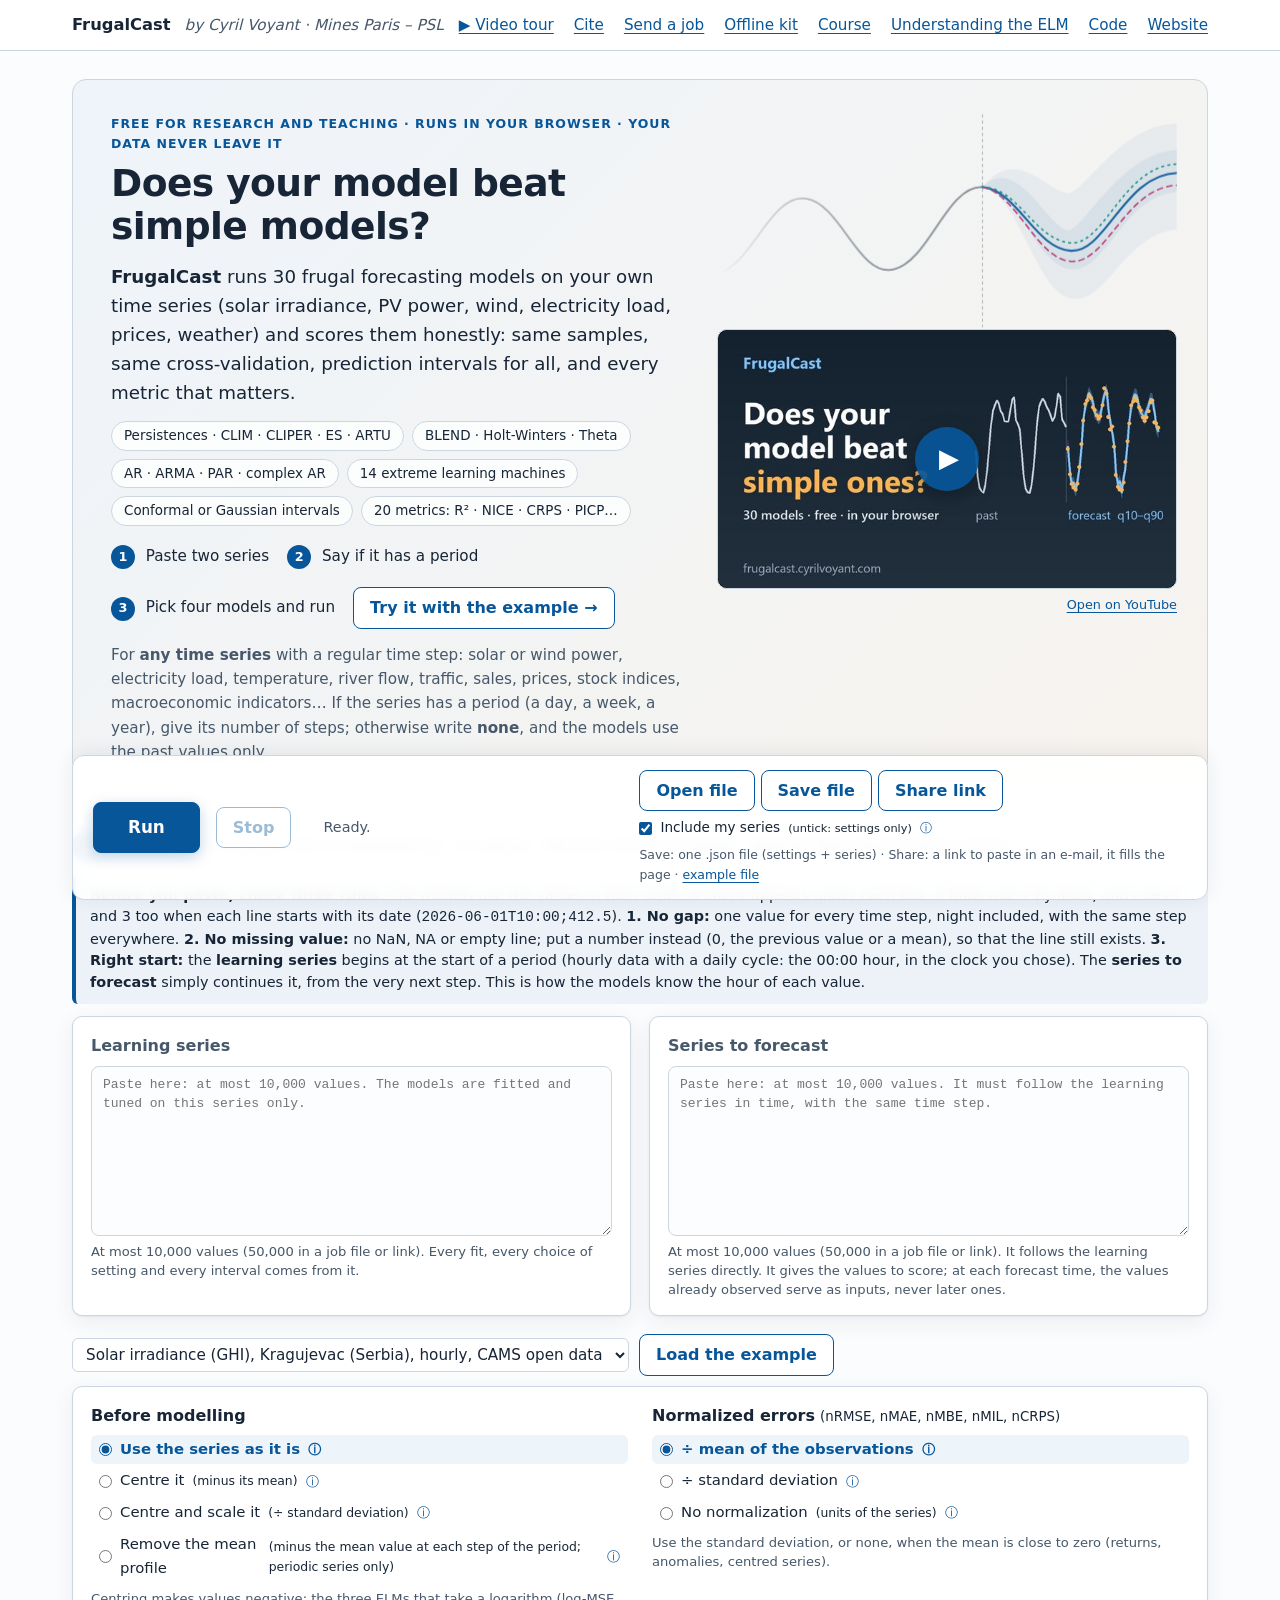
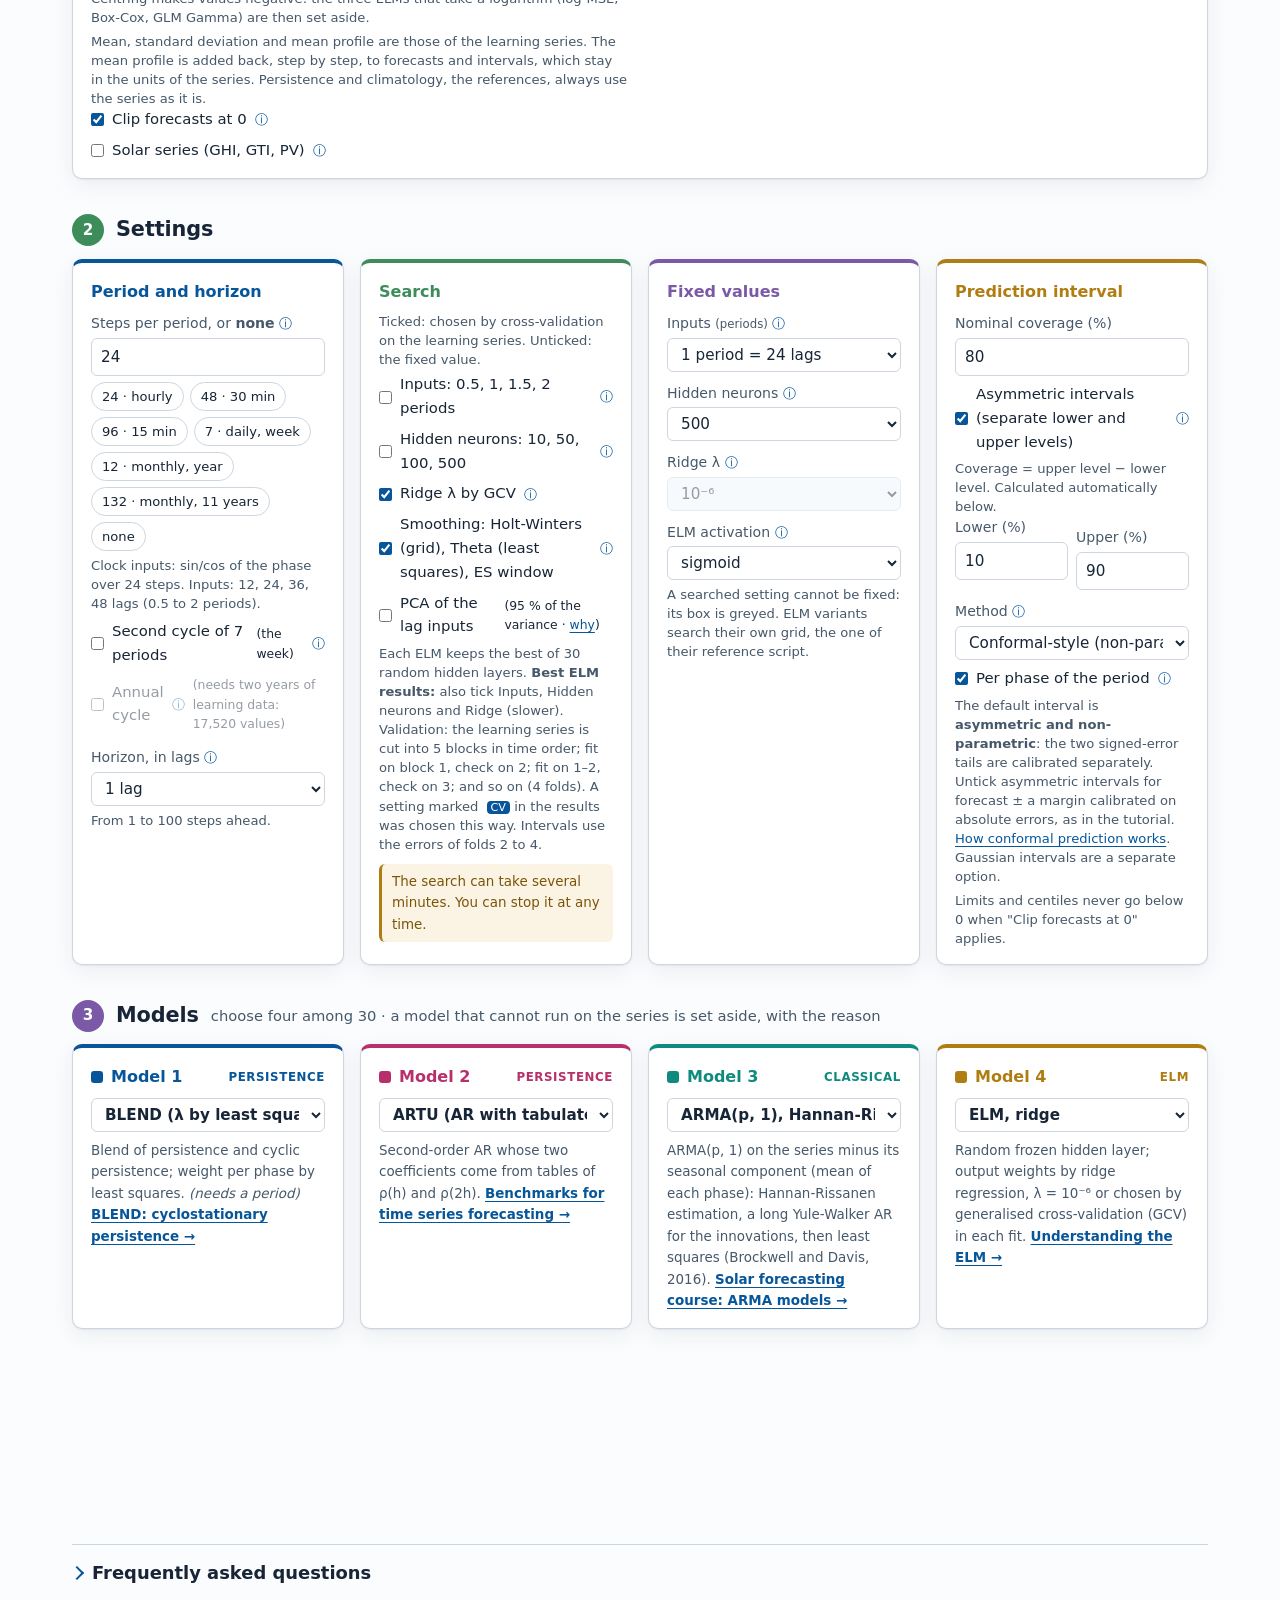
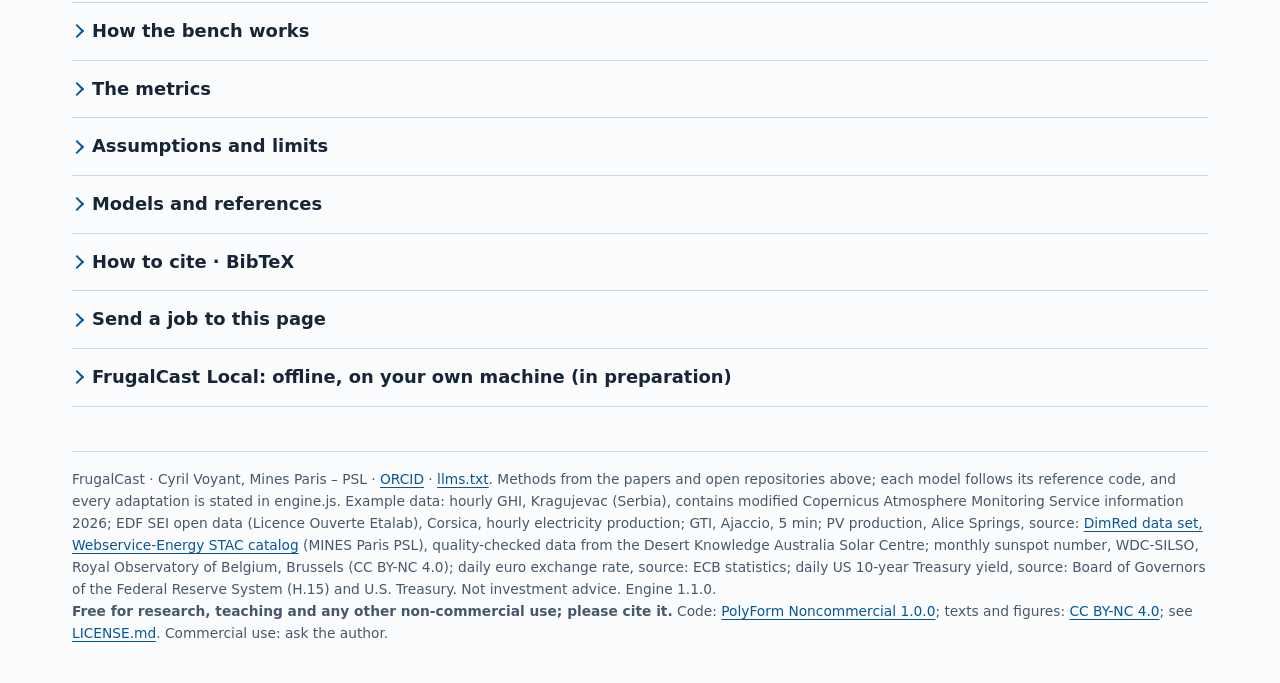
==== commit 3a15e0a3: "FrugalCast 1.1.0: data check with optional dates, larger input grid, 7 examples, 30 ELM draws - Data" ====
--- a/index.html
+++ b/index.html
@@ -28,18 +28,18 @@
 <meta name="citation_publication_date" content="2026">
 <meta name="citation_doi" content="10.5281/zenodo.24197717">
 <script type="application/ld+json">{"@context": "https://schema.org", "@type": "FAQPage", "mainEntity": [{"@type": "Question", "name": "Does a complex forecasting model beat persistence on my time series?", "acceptedAnswer": {"@type": "Answer", "text": "Paste your learning series and the series that follows it, then compare up to four of the 30 models, from persistence to extreme learning machines, on the same samples. The NICE score divides a model's error by that of persistence: below 1, the model does better."}}, {"@type": "Question", "name": "Which forecasting model should I use for solar irradiance, PV power, wind, load or prices?", "acceptedAnswer": {"@type": "Answer", "text": "It depends on the series, so FrugalCast ranks the models on yours. In our tests, periodic AR, ARMA and AR often rank ahead of extreme learning machines; on prices, persistence is hard to beat."}}, {"@type": "Question", "name": "Is there a free online tool to compare forecasting models without installing anything?", "acceptedAnswer": {"@type": "Answer", "text": "Yes. FrugalCast runs in the browser: nothing to install, and the data never leave your computer. It is free for research, teaching and any non-commercial use, provided it is cited."}}, {"@type": "Question", "name": "Which scores are computed?", "acceptedAnswer": {"@type": "Answer", "text": "Twenty deterministic and probabilistic metrics: nRMSE, nMAE, R², NICE skill scores, PICP, ACE, mean interval length, interval score and CRPS. Normalized errors are fractions (0.22, not 22 %)."}}, {"@type": "Question", "name": "How are the prediction intervals obtained?", "acceptedAnswer": {"@type": "Answer", "text": "For every forecasting model, non-parametric conformal-style intervals are asymmetric by default: lower and upper signed-error tails are calibrated separately on out-of-sample validation errors. Symmetric intervals use forecast plus or minus a margin calibrated on absolute errors. No formal coverage guarantee is claimed. Gaussian intervals are a separate parametric option."}}, {"@type": "Question", "name": "What data can I use?", "acceptedAnswer": {"@type": "Answer", "text": "Any series with a regular time step, no gap and no missing value: a few hundred values at least, a few thousand is better. Give the number of steps per period (24 for hourly data with a daily cycle) or none."}}]}</script>
-<script type="application/ld+json">{"@context": "https://schema.org", "@type": "SoftwareApplication", "name": "FrugalCast", "alternateName": "Frugal forecasting bench", "applicationCategory": "ScientificApplication", "operatingSystem": "Any (web browser)", "isAccessibleForFree": true, "license": "https://polyformproject.org/licenses/noncommercial/1.0.0/", "url": "https://frugalcast.cyrilvoyant.com/", "identifier": "https://doi.org/10.5281/zenodo.24197717", "softwareVersion": "1.0.0", "image": "https://frugalcast.cyrilvoyant.com/og-image.png", "codeRepository": "https://github.com/cyrilvoyant/frugalcast", "sameAs": ["https://www.wikidata.org/wiki/Q142247444", "https://github.com/cyrilvoyant/frugalcast", "https://doi.org/10.5281/zenodo.24197717"], "inLanguage": "en", "description": "Free online forecasting benchmark to compare 30 frugal time series forecasting models (persistence, climatology, exponential smoothing, ARTU, Holt-Winters, Theta, AR, ARMA, PAR, extreme learning machines) against simple baselines, with prediction intervals and deterministic and probabilistic forecasting metrics (nRMSE, NICE skill score, PICP, interval score, CRPS). For solar irradiance and PV power forecasting, wind, load forecasting, electricity price forecasting or any time series. Computed in the browser: the data are never uploaded.", "author": {"@type": "Person", "@id": "https://person.cyrilvoyant.com/#cyril-voyant", "name": "Cyril Voyant", "identifier": "https://orcid.org/0000-0003-0242-7377", "affiliation": {"@type": "Organization", "name": "Mines Paris – PSL"}}, "keywords": "time series forecasting, forecast benchmark, persistence, CLIPER, ARTU, exponential smoothing, Holt-Winters, Theta, ARMA, PAR, extreme learning machine, prediction intervals, CRPS, NICE, solar forecasting, offline, edge computing, data sovereignty", "featureList": ["30 forecasting models", "prediction intervals", "20 deterministic and probabilistic metrics", "computed in the browser, data never uploaded", "offline Windows kit in preparation: every model and horizon in one run"], "datePublished": "2026-11-13", "citation": ["https://doi.org/10.1016/j.renene.2022.04.065", "https://doi.org/10.1016/j.seta.2025.104588", "https://doi.org/10.1063/5.0128131", "https://doi.org/10.1016/j.apenergy.2026.127599", "https://doi.org/10.1016/j.apm.2026.116988", "https://doi.org/10.1016/j.rser.2018.04.116", "https://doi.org/10.1016/j.solener.2018.08.076"], "isBasedOn": ["https://doi.org/10.5281/zenodo.21487267", "https://doi.org/10.5281/zenodo.18812334", "https://doi.org/10.5281/zenodo.21490744", "https://doi.org/10.5281/zenodo.23562549"]}</script>
+<script type="application/ld+json">{"@context": "https://schema.org", "@type": "SoftwareApplication", "name": "FrugalCast", "alternateName": "Frugal forecasting bench", "applicationCategory": "ScientificApplication", "operatingSystem": "Any (web browser)", "isAccessibleForFree": true, "license": "https://polyformproject.org/licenses/noncommercial/1.0.0/", "url": "https://frugalcast.cyrilvoyant.com/", "identifier": "https://doi.org/10.5281/zenodo.24197717", "softwareVersion": "1.1.0", "image": "https://frugalcast.cyrilvoyant.com/og-image.png", "codeRepository": "https://github.com/cyrilvoyant/frugalcast", "sameAs": ["https://www.wikidata.org/wiki/Q142247444", "https://github.com/cyrilvoyant/frugalcast", "https://doi.org/10.5281/zenodo.24197717"], "inLanguage": "en", "description": "Free online forecasting benchmark to compare 30 frugal time series forecasting models (persistence, climatology, exponential smoothing, ARTU, Holt-Winters, Theta, AR, ARMA, PAR, extreme learning machines) against simple baselines, with prediction intervals and deterministic and probabilistic forecasting metrics (nRMSE, NICE skill score, PICP, interval score, CRPS). For solar irradiance and PV power forecasting, wind, load forecasting, electricity price forecasting or any time series. Computed in the browser: the data are never uploaded.", "author": {"@type": "Person", "@id": "https://person.cyrilvoyant.com/#cyril-voyant", "name": "Cyril Voyant", "identifier": "https://orcid.org/0000-0003-0242-7377", "affiliation": {"@type": "Organization", "name": "Mines Paris – PSL"}}, "keywords": "time series forecasting, forecast benchmark, persistence, CLIPER, ARTU, exponential smoothing, Holt-Winters, Theta, ARMA, PAR, extreme learning machine, prediction intervals, CRPS, NICE, solar forecasting, offline, edge computing, data sovereignty", "featureList": ["30 forecasting models", "prediction intervals", "20 deterministic and probabilistic metrics", "computed in the browser, data never uploaded", "offline Windows kit in preparation: every model and horizon in one run"], "datePublished": "2026-11-13", "citation": ["https://doi.org/10.1016/j.renene.2022.04.065", "https://doi.org/10.1016/j.seta.2025.104588", "https://doi.org/10.1063/5.0128131", "https://doi.org/10.1016/j.apenergy.2026.127599", "https://doi.org/10.1016/j.apm.2026.116988", "https://doi.org/10.1016/j.rser.2018.04.116", "https://doi.org/10.1016/j.solener.2018.08.076"], "isBasedOn": ["https://doi.org/10.5281/zenodo.21487267", "https://doi.org/10.5281/zenodo.18812334", "https://doi.org/10.5281/zenodo.21490744", "https://doi.org/10.5281/zenodo.23562549"]}</script>
 <link rel="icon" href="data:image/svg+xml,%3Csvg xmlns=%27http://www.w3.org/2000/svg%27 viewBox=%270 0 32 32%27%3E%3Crect width=%2732%27 height=%2732%27 rx=%277%27 fill=%27%2307569a%27/%3E%3Cpath d=%27M4 22 C9 21 10 11 15 12 S21 23 28 9%27 stroke=%27%23fff%27 stroke-width=%273%27 fill=%27none%27 stroke-linecap=%27round%27/%3E%3C/svg%3E">
 <link rel="stylesheet" href="style.css">
 </head>
 <body>
 <div class="topbar"><div class="wrap">
   <strong>FrugalCast</strong><span class="motto">by Cyril Voyant · Mines Paris – PSL</span>
-  <nav><a href="#video" class="vidOpen" hidden>▶ Video tour</a><a href="#cite" onclick="document.getElementById('cite').open=true">Cite</a><a href="#code" onclick="document.getElementById('code').open=true">Send a job</a><a href="#local" onclick="document.getElementById('local').open=true">Offline kit</a><a href="https://www.cyrilvoyant.com/teaching/solar-forecasting-course/">Course</a><a href="https://www.cyrilvoyant.com/tools/extreme-learning-machine/">Understanding the ELM</a><a href="https://github.com/cyrilvoyant">Code</a><a href="https://www.cyrilvoyant.com/">Website</a></nav>
+  <nav><a href="#video" class="vidOpen">▶ Video tour</a><a href="#cite" onclick="document.getElementById('cite').open=true">Cite</a><a href="#code" onclick="document.getElementById('code').open=true">Send a job</a><a href="#local" onclick="document.getElementById('local').open=true">Offline kit</a><a href="https://www.cyrilvoyant.com/teaching/solar-forecasting-course/">Course</a><a href="https://www.cyrilvoyant.com/tools/extreme-learning-machine/">Understanding the ELM</a><a href="https://github.com/cyrilvoyant">Code</a><a href="https://www.cyrilvoyant.com/">Website</a></nav>
 </div></div>
 
 <main class="wrap">
-<section class="hero">
+<section class="hero has-video">
   <p class="kicker">Free for research and teaching · runs in your browser · your data never leave it</p>
   <h1>Does your model beat simple models?</h1>
   <p class="lead"><b>FrugalCast</b> runs 30 frugal forecasting models on your own time series (solar irradiance, PV power, wind, electricity load, prices, weather) and scores them honestly: same samples, same cross-validation, prediction intervals for all, and every metric that matters.</p>
@@ -60,29 +60,29 @@
       <line x1="300" y1="30" x2="300" y2="270" stroke="#46586a" stroke-dasharray="3 4" opacity=".5"/>
     </g>
   </svg>
-  <figure id="video" class="vthumb" hidden><div id="vidBox"><button type="button" id="vidPlay" aria-label="Play the video tour (from YouTube)"><img src="video-thumb.jpg" width="640" height="360" alt="FrugalCast video tour: forecast, compare, understand" loading="lazy" decoding="async"><span class="play" aria-hidden="true">▶</span></button></div><figcaption><a id="vidYT" href="#">Open on YouTube</a></figcaption></figure>
+  <figure id="video" class="vthumb"><div id="vidBox"><button type="button" id="vidPlay" aria-label="Play the video tour (from YouTube)"><img src="video-thumb.jpg" width="640" height="360" alt="FrugalCast video tour: forecast, compare, understand" loading="lazy" decoding="async"><span class="play" aria-hidden="true">▶</span></button></div><figcaption><a id="vidYT" href="#">Open on YouTube</a></figcaption></figure>
   </div>
 </section>
 
 <section class="step" style="--sc:var(--p2)">
-  <header><span class="n">1</span><h2>Data</h2><small>one value per line, or separated by <code>;</code> or spaces · decimal comma accepted</small></header>
-  <p class="datarules"><b>Before you paste, check three rules.</b> The tool cannot see time stamps, so it trusts the order of the values.
+  <header><span class="n">1</span><h2>Data</h2><small>one value per line, or separated by <code>;</code> or spaces · decimal comma accepted · optional date column (<code>date;value</code>)</small></header>
+  <p class="datarules"><b>Before you paste, check three rules.</b> The models use the values in their order. A check appears under each box: it finds rule 2 by itself, and rules 1 and 3 too when each line starts with its date (<code>2026-06-01T10:00;412.5</code>).
     <b>1. No gap:</b> one value for every time step, night included, with the same step everywhere.
-    <b>2. No missing value:</b> no NaN, NA or empty line; fill or remove the period yourself first.
-    <b>3. Start exactly at the beginning of a period:</b> for a daily cycle in hourly data, the first value is the first hour of a day (for instance 00:00), so that the phase of every value is right for the cyclic models, the time inputs and the per-phase intervals. The forecast series follows the learning series directly, with no step missing in between.</p>
+    <b>2. No missing value:</b> no NaN, NA or empty line; put a number instead (0, the previous value or a mean), so that the line still exists.
+    <b>3. Right start:</b> the <b>learning series</b> begins at the start of a period (hourly data with a daily cycle: the 00:00 hour, in the clock you chose). The <b>series to forecast</b> simply continues it, from the very next step. This is how the models know the hour of each value.</p>
   <div class="two">
     <div class="card">
-      <div class="dhead"><b>Learning series</b><span class="badge" id="nlearn"></span></div>
-      <textarea id="learn" spellcheck="false" placeholder="Paste here: at most 10,000 values. The models are fitted and tuned on this series only."></textarea>
+      <div class="dhead"><label for="learn"><b>Learning series</b></label><span class="badge" id="nlearn"></span></div>
+      <textarea id="learn" spellcheck="false" placeholder="Paste here: at most 10,000 values. The models are fitted and tuned on this series only."></textarea><div class="qc" id="qc-learn" role="status" aria-live="polite" hidden></div>
       <p class="hint">At most 10,000 values (50,000 in a job file or link). Every fit, every choice of setting and every interval comes from it.</p>
     </div>
     <div class="card">
-      <div class="dhead"><b>Series to forecast</b><span class="badge" id="nfore"></span></div>
-      <textarea id="fore" spellcheck="false" placeholder="Paste here: at most 10,000 values. It must follow the learning series in time, with the same time step."></textarea>
+      <div class="dhead"><label for="fore"><b>Series to forecast</b></label><span class="badge" id="nfore"></span></div>
+      <textarea id="fore" spellcheck="false" placeholder="Paste here: at most 10,000 values. It must follow the learning series in time, with the same time step."></textarea><div class="qc" id="qc-fore" role="status" aria-live="polite" hidden></div>
       <p class="hint">At most 10,000 values (50,000 in a job file or link). It follows the learning series directly. It gives the values to score; at each forecast time, the values already observed serve as inputs, never later ones.</p>
     </div>
   </div>
-  <div class="toolbar"><select id="exsel" aria-label="Example data" style="width:auto;display:inline-block;margin:0"><option value="ghi" selected>Solar irradiance (GHI), hourly, CAMS open data</option><option value="edf">Electricity production, Corsica, hourly, EDF open data</option></select><button class="btn" id="example" type="button">Load the example</button><small class="note" id="exlabel" style="margin:0"></small></div>
+  <div class="toolbar"><select id="exsel" aria-label="Example data" style="width:auto;display:inline-block;margin:0"><option value="ghi" selected>Solar irradiance (GHI), Kragujevac (Serbia), hourly, CAMS open data</option><option value="gti">Solar irradiance on a tilted plane (GTI), Ajaccio, 5 min</option><option value="dkasc">PV production, Alice Springs (Australia), 5 min, DKASC</option><option value="edf">Electricity production, Corsica, hourly, EDF open data</option><option value="sunspots">Sunspot number, monthly since 1749, WDC-SILSO</option><option value="eurusd">Euro exchange rate (USD per EUR), daily since 1999, ECB</option><option value="us10y">US 10-year Treasury yield, daily since 2000, Federal Reserve</option></select><button class="btn" id="example" type="button">Load the example</button><small class="note" id="exlabel" style="margin:0"></small></div>
   <div class="prep card">
     <div><b>Before modelling</b>
       <div class="radio" role="radiogroup" aria-label="Preparation of the series">
@@ -121,7 +121,7 @@
       <input type="text" id="T" value="24" autocomplete="off">
       <div class="seg" id="Tquick">
         <button type="button" data-v="24">24 · hourly</button><button type="button" data-v="48">48 · 30 min</button><button type="button" data-v="96">96 · 15 min</button>
-        <button type="button" data-v="7">7 · daily, week</button><button type="button" data-v="12">12 · monthly</button><button type="button" data-v="none">none</button>
+        <button type="button" data-v="7">7 · daily, week</button><button type="button" data-v="12">12 · monthly, year</button><button type="button" data-v="132" title="Monthly data with a cycle of about 11 years (11 × 12 = 132 months), the mean solar cycle of the sunspot example; the real cycle lasts 9 to 14 years.">132 · monthly, 11 years</button><button type="button" data-v="none">none</button>
       </div>
       <p class="hint" id="Thint"></p>
       <label class="chk" id="weeklyL" title="Adds the position in the week (sine and cosine) as two extra inputs of the AR and of the 14 ELMs; the other models do not use it. Useful for series driven by human activity (electric load, traffic, sales), where Monday differs from Sunday; useless for solar series."><input type="checkbox" id="weekly"> Second cycle of 7 periods <small>(the week)</small> <span class="tip" aria-hidden="true">ⓘ</span></label>
@@ -137,8 +137,8 @@
       <label class="chk" title="ELMs only: size of the random hidden layer, chosen by cross-validation among these values."><input type="checkbox" id="optNh"> Hidden neurons: 10, 50, 100, 500 <span class="tip" aria-hidden="true">ⓘ</span></label>
       <label class="chk" title="ELMs only. λ controls shrinkage of the ELM output weights. Generalised cross-validation (Golub, Heath and Wahba 1979) evaluates a formula over an internal grid in each fit. The final λ is shown under Settings kept. Temporal validation evaluates the model settings. With this option off, λ = 10⁻⁶."><input type="checkbox" id="optLam" checked> Ridge λ by GCV <span class="tip" aria-hidden="true">ⓘ</span></label>
       <label class="chk" title="Holt-Winters, Theta and exponential smoothing (ES) only: their smoothing settings are chosen by cross-validation (Holt-Winters on a grid, Theta by least squares, ES among windows of 10, 24 and 48 steps)."><input type="checkbox" id="optSm" checked> Smoothing: Holt-Winters (grid), Theta (least squares), ES window <span class="tip" aria-hidden="true">ⓘ</span></label>
-      <label class="chk" title="AR and ELMs: the lag inputs are replaced by their principal components, keeping 95 % of the variance (fitted on the learning rows only)."><input type="checkbox" id="pca"> PCA of the lag inputs <small>(95 % of the variance · <a href="https://www.cyrilvoyant.com/prevision-pv-reduction-dimension/" target="_blank" rel="noopener">why</a>)</small></label>
-      <p class="hint">ELMs: each setting is tried with 30 random draws of the hidden layer. The PAR chooses its order for each phase by BIC, outside this search. Validation keeps time order: the learning series is cut into 5 blocks; fit on block 1, check on 2; fit on 1–2, check on 3; and so on.</p>
+      <label class="chk" title="AR and the 14 ELMs only: the past values given as inputs are replaced by their principal components, keeping 95 % of the variance (fitted on the learning rows only). Often less accurate at short horizons: try it and compare. Mostly useful with many inputs."><input type="checkbox" id="pca"> PCA of the lag inputs <small>(95 % of the variance · <a href="https://www.cyrilvoyant.com/prevision-pv-reduction-dimension/" target="_blank" rel="noopener">why</a>)</small></label>
+      <p class="hint">Each ELM keeps the best of 30 random hidden layers. <b>Best ELM results:</b> also tick Inputs, Hidden neurons and Ridge (slower). Validation: the learning series is cut into 5 blocks in time order; fit on block 1, check on 2; fit on 1–2, check on 3; and so on (4 folds). A setting marked <i class="cvk">CV</i> in the results was chosen this way. Intervals use the errors of folds 2 to 4.</p>
       <div class="warn hidden" id="slow">The search can take several minutes. You can stop it at any time.</div>
     </div>
     <div class="card top" style="--c:var(--p4)">
@@ -328,9 +328,17 @@
 <footer class="site">
   FrugalCast · Cyril Voyant, Mines Paris – PSL · <a href="https://orcid.org/0000-0003-0242-7377">ORCID</a> · <a href="llms.txt">llms.txt</a>.
   Methods from the papers and open repositories above; each model follows its reference code, and every adaptation is stated in engine.js.
-  Example data: hourly GHI, Kragujevac (Serbia), contains modified Copernicus Atmosphere Monitoring Service information 2026; EDF SEI open data, Corsica, hourly electricity production. Not investment advice.<br>
+  Example data: hourly GHI, Kragujevac (Serbia), contains modified Copernicus Atmosphere Monitoring Service information 2026; EDF SEI open data (Licence Ouverte Etalab), Corsica, hourly electricity production; GTI, Ajaccio, 5 min; PV production, Alice Springs, source: <a href="https://stac.webservice-energy.org/collections/dimred">DimRed data set, Webservice-Energy STAC catalog</a> (MINES Paris PSL), quality-checked data from the Desert Knowledge Australia Solar Centre; monthly sunspot number, WDC-SILSO, Royal Observatory of Belgium, Brussels (CC BY-NC 4.0); daily euro exchange rate, source: ECB statistics; daily US 10-year Treasury yield, source: Board of Governors of the Federal Reserve System (H.15) and U.S. Treasury. Not investment advice. Engine 1.1.0.<br>
   <b>Free for research, teaching and any other non-commercial use; please cite it.</b> Code: <a href="https://polyformproject.org/licenses/noncommercial/1.0.0/">PolyForm Noncommercial 1.0.0</a>; texts and figures: <a href="https://creativecommons.org/licenses/by-nc/4.0/">CC BY-NC 4.0</a>; see <a href="LICENSE.md">LICENSE.md</a>. Commercial use: ask the author.
 </footer>
+<dialog id="rulesDlg" aria-labelledby="rulesH">
+  <h2 id="rulesH">Before you run: check your series</h2>
+  <p>The models use the values in their order. NaN and empty lines are already checked under each box; without a date column, these two rules are yours to check.</p>
+  <ol><li><b>No gap:</b> one value for every time step, night included. A measurement is missing? Put a number (0, the previous value or a mean): the line must exist.</li>
+  <li><b>Right start:</b> the learning series begins at the start of a period (00:00 for a daily cycle, in the clock you chose); the series to forecast continues it from the very next step. Beware of clock changes in local time.</li></ol>
+  <label class="chk"><input type="checkbox" id="rulesSkip"> Do not show this again during this visit</label>
+  <div class="row"><button class="btn" type="button" id="rulesBack">Go back and check</button><span class="sp"></span><button class="btn primary" type="button" id="rulesOk">I have checked: run</button></div>
+</dialog>
 <dialog id="citeDlg" aria-labelledby="citeH">
   <h2 id="citeH">FrugalCast is free. Please cite it.</h2>
   <p>Your results are ready. The tool is free for research, teaching and any non-commercial use, on one condition: cite it in any work that uses its results.</p>
@@ -339,9 +347,9 @@
   <div class="row"><button class="btn" type="button" id="citeCopy">Copy the citation</button><button class="btn" type="button" id="citeBib">Download .bib (<span id="citeN">0</span>)</button><span class="sp"></span><button class="btn primary" type="button" id="citeOk">I will cite it</button></div>
 </dialog>
 </main>
-<script src="kalpha.js"></script>
-<script src="papers.js"></script>
-<script src="engine.js"></script>
-<script src="app.js"></script>
+<script src="kalpha.js?v=1.1.0"></script>
+<script src="papers.js?v=1.1.0"></script>
+<script src="engine.js?v=1.1.0"></script>
+<script src="app.js?v=1.1.0"></script>
 </body>
 </html>
--- a/style.css
+++ b/style.css
@@ -188,6 +188,11 @@
   display:flex;align-items:center;justify-content:center;font-size:1.6rem;font-weight:600;color:var(--p2);z-index:50;pointer-events:none}
 #citeDlg{max-width:620px;border:1px solid var(--line);border-radius:14px;padding:26px 30px;box-shadow:0 20px 60px rgba(23,37,54,.25);color:var(--ink)}
 #citeDlg::backdrop{background:rgba(23,37,54,.45)}
+#rulesDlg{max-width:620px;border:1px solid var(--line);border-radius:14px;padding:26px 30px;box-shadow:0 20px 60px rgba(23,37,54,.25);color:var(--ink)}
+#rulesDlg::backdrop{background:rgba(23,37,54,.45)}
+#rulesDlg h2{margin:0 0 10px;font-size:1.35rem;color:var(--p2)}
+#rulesDlg ol{padding-left:1.2em;margin:8px 0 12px}#rulesDlg li{margin:4px 0}
+#rulesDlg .row{display:flex;gap:8px;align-items:center;margin-top:14px}#rulesDlg .sp{flex:1}
 #citeDlg h2{margin:0 0 10px;font-size:1.35rem;color:var(--p2)}
 #citeDlg .cite{background:var(--soft);border-left:4px solid var(--p2);padding:10px 14px;border-radius:6px;font-size:.95rem}
 #citeDlg .row{display:flex;gap:8px;align-items:center;margin-top:14px}
@@ -219,3 +224,4 @@
 .hero.has-video svg.deco{position:static;display:block;width:100%;height:auto;aspect-ratio:520/300;margin:-10px 0 -30px}
 .hero.has-video .vthumb{margin:6px 0 0;max-width:none}}
 
+.qc{margin:.4rem 0 0;padding:.45rem .6rem;border:1px solid var(--line);border-left:4px solid #2e7d4f;border-radius:6px;background:var(--paper);font-size:.85rem}.qc.bad{border-left-color:#b3261e}.qc .ok{color:#2e7d4f}.qc .ko{color:#b3261e}.qc .info{color:var(--muted)}
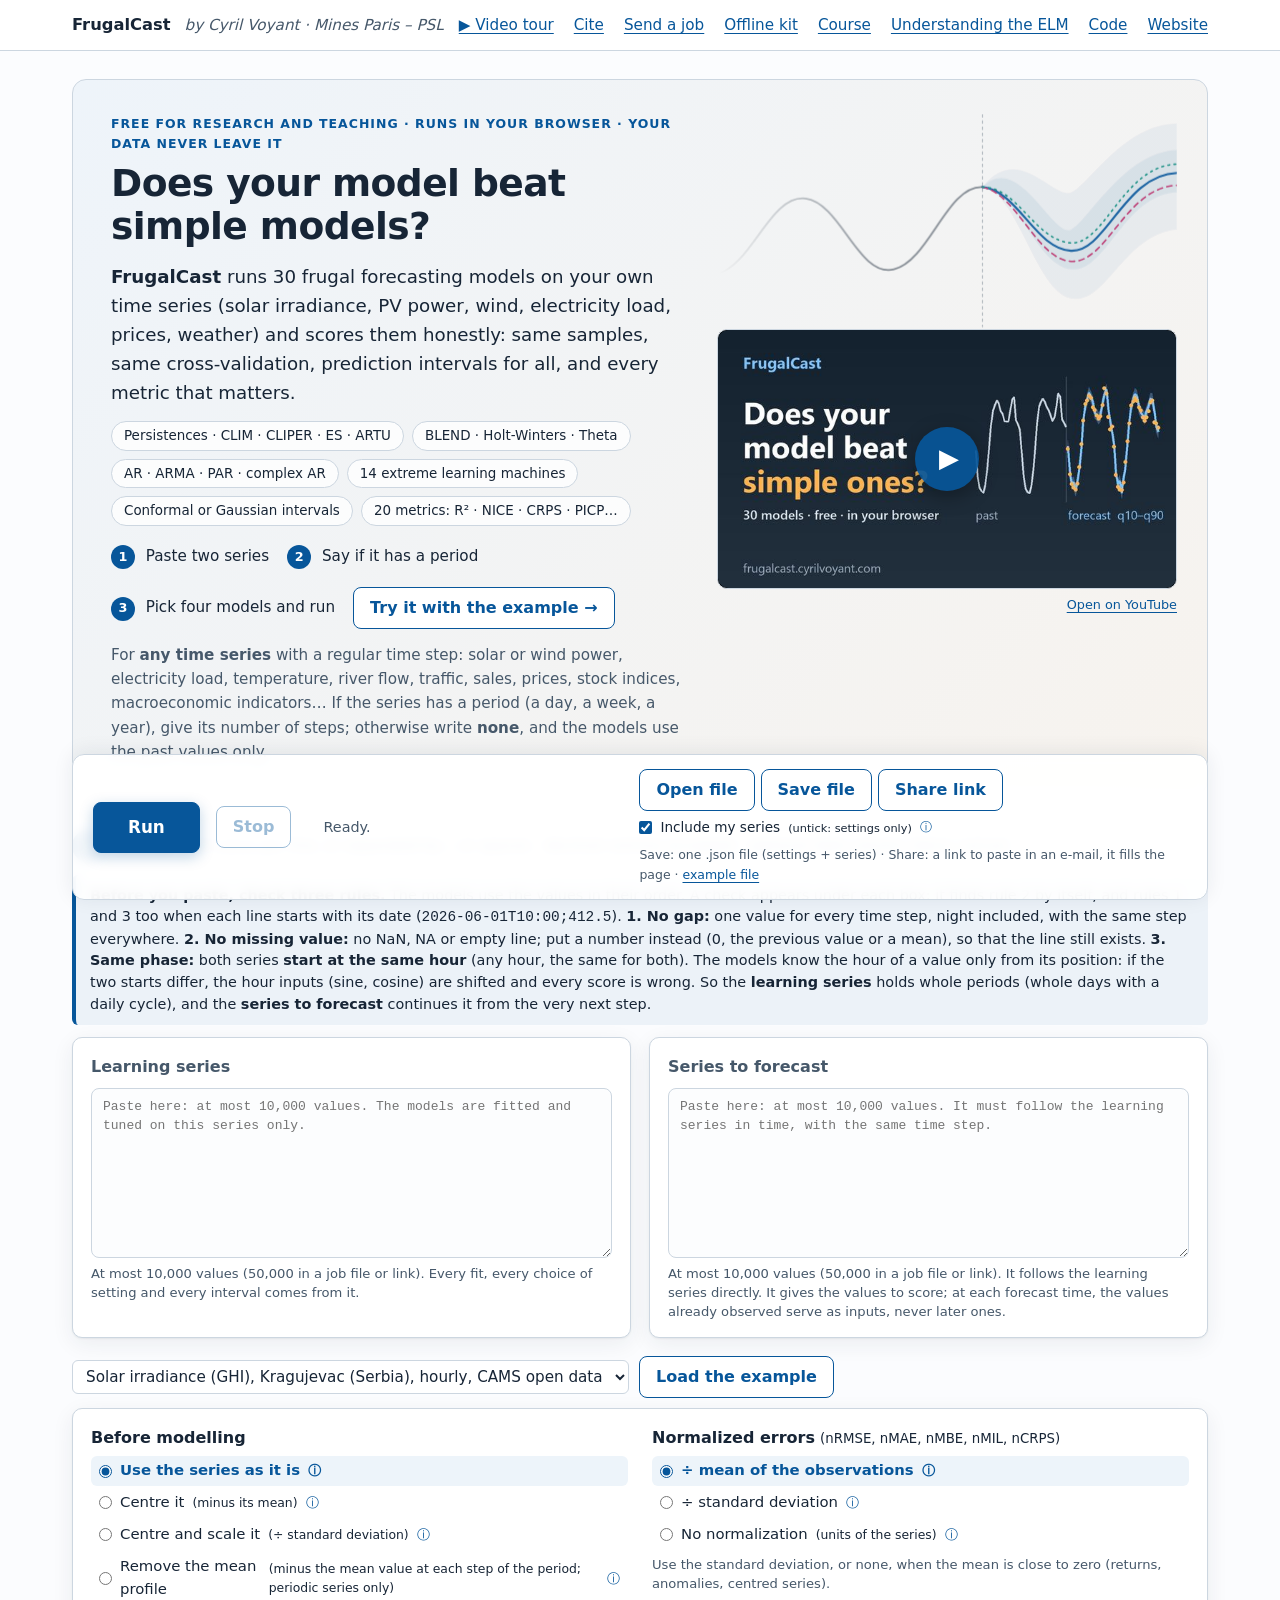
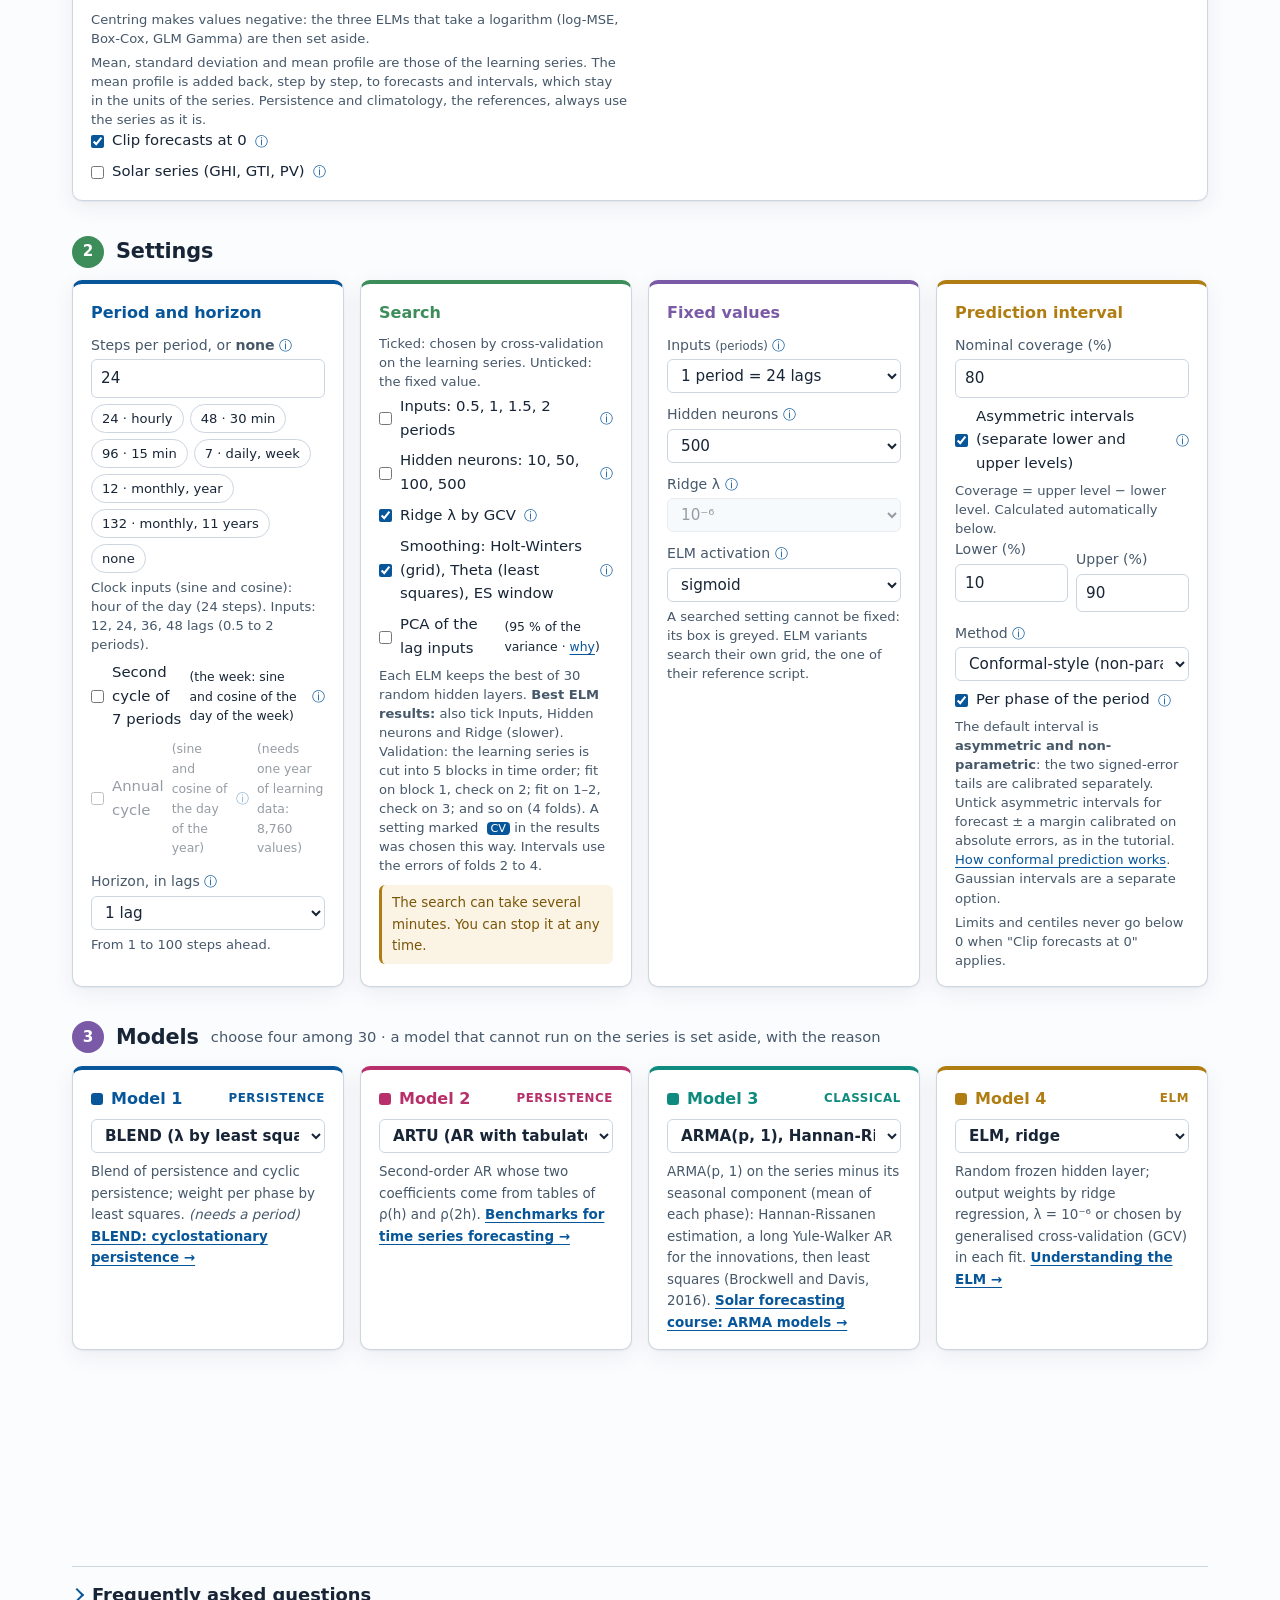
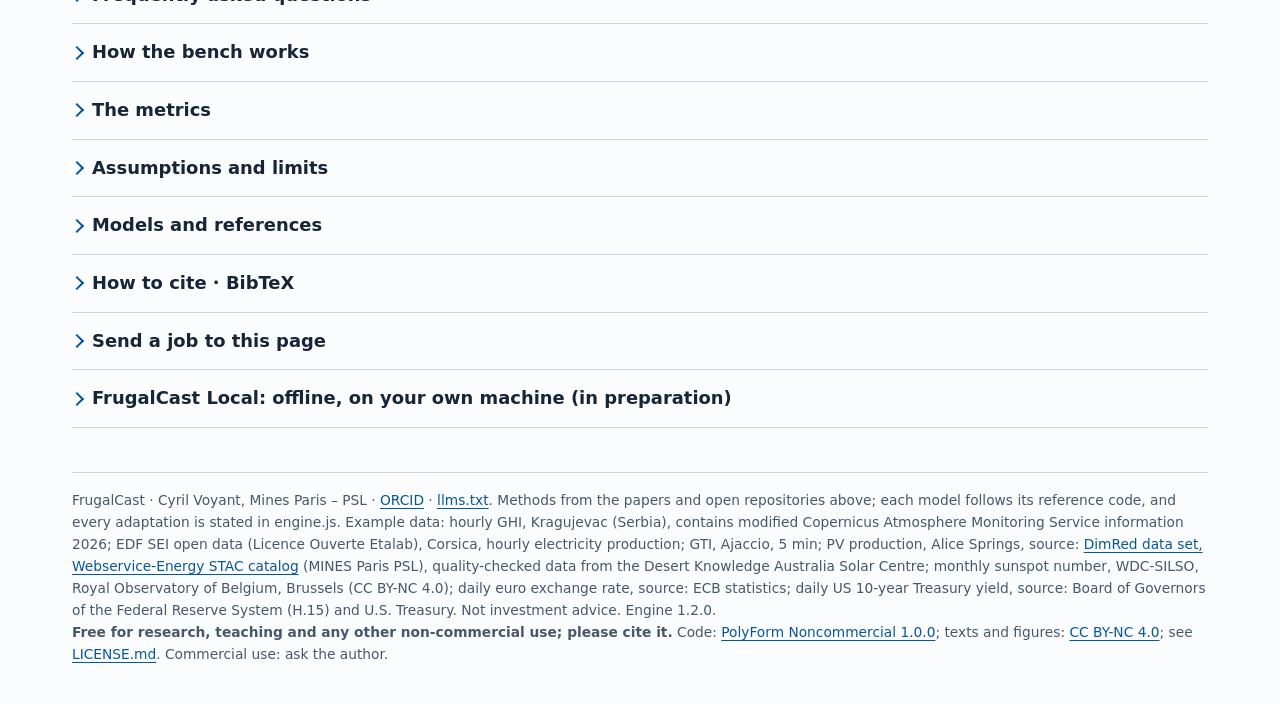
==== commit 5d626d27: "FrugalCast 1.2.0: same phase for both series, day-of-week input, gap filling, annual cycle from one " ====
--- a/index.html
+++ b/index.html
@@ -28,7 +28,7 @@
 <meta name="citation_publication_date" content="2026">
 <meta name="citation_doi" content="10.5281/zenodo.24197717">
 <script type="application/ld+json">{"@context": "https://schema.org", "@type": "FAQPage", "mainEntity": [{"@type": "Question", "name": "Does a complex forecasting model beat persistence on my time series?", "acceptedAnswer": {"@type": "Answer", "text": "Paste your learning series and the series that follows it, then compare up to four of the 30 models, from persistence to extreme learning machines, on the same samples. The NICE score divides a model's error by that of persistence: below 1, the model does better."}}, {"@type": "Question", "name": "Which forecasting model should I use for solar irradiance, PV power, wind, load or prices?", "acceptedAnswer": {"@type": "Answer", "text": "It depends on the series, so FrugalCast ranks the models on yours. In our tests, periodic AR, ARMA and AR often rank ahead of extreme learning machines; on prices, persistence is hard to beat."}}, {"@type": "Question", "name": "Is there a free online tool to compare forecasting models without installing anything?", "acceptedAnswer": {"@type": "Answer", "text": "Yes. FrugalCast runs in the browser: nothing to install, and the data never leave your computer. It is free for research, teaching and any non-commercial use, provided it is cited."}}, {"@type": "Question", "name": "Which scores are computed?", "acceptedAnswer": {"@type": "Answer", "text": "Twenty deterministic and probabilistic metrics: nRMSE, nMAE, R², NICE skill scores, PICP, ACE, mean interval length, interval score and CRPS. Normalized errors are fractions (0.22, not 22 %)."}}, {"@type": "Question", "name": "How are the prediction intervals obtained?", "acceptedAnswer": {"@type": "Answer", "text": "For every forecasting model, non-parametric conformal-style intervals are asymmetric by default: lower and upper signed-error tails are calibrated separately on out-of-sample validation errors. Symmetric intervals use forecast plus or minus a margin calibrated on absolute errors. No formal coverage guarantee is claimed. Gaussian intervals are a separate parametric option."}}, {"@type": "Question", "name": "What data can I use?", "acceptedAnswer": {"@type": "Answer", "text": "Any series with a regular time step, no gap and no missing value: a few hundred values at least, a few thousand is better. Give the number of steps per period (24 for hourly data with a daily cycle) or none."}}]}</script>
-<script type="application/ld+json">{"@context": "https://schema.org", "@type": "SoftwareApplication", "name": "FrugalCast", "alternateName": "Frugal forecasting bench", "applicationCategory": "ScientificApplication", "operatingSystem": "Any (web browser)", "isAccessibleForFree": true, "license": "https://polyformproject.org/licenses/noncommercial/1.0.0/", "url": "https://frugalcast.cyrilvoyant.com/", "identifier": "https://doi.org/10.5281/zenodo.24197717", "softwareVersion": "1.1.0", "image": "https://frugalcast.cyrilvoyant.com/og-image.png", "codeRepository": "https://github.com/cyrilvoyant/frugalcast", "sameAs": ["https://www.wikidata.org/wiki/Q142247444", "https://github.com/cyrilvoyant/frugalcast", "https://doi.org/10.5281/zenodo.24197717"], "inLanguage": "en", "description": "Free online forecasting benchmark to compare 30 frugal time series forecasting models (persistence, climatology, exponential smoothing, ARTU, Holt-Winters, Theta, AR, ARMA, PAR, extreme learning machines) against simple baselines, with prediction intervals and deterministic and probabilistic forecasting metrics (nRMSE, NICE skill score, PICP, interval score, CRPS). For solar irradiance and PV power forecasting, wind, load forecasting, electricity price forecasting or any time series. Computed in the browser: the data are never uploaded.", "author": {"@type": "Person", "@id": "https://person.cyrilvoyant.com/#cyril-voyant", "name": "Cyril Voyant", "identifier": "https://orcid.org/0000-0003-0242-7377", "affiliation": {"@type": "Organization", "name": "Mines Paris – PSL"}}, "keywords": "time series forecasting, forecast benchmark, persistence, CLIPER, ARTU, exponential smoothing, Holt-Winters, Theta, ARMA, PAR, extreme learning machine, prediction intervals, CRPS, NICE, solar forecasting, offline, edge computing, data sovereignty", "featureList": ["30 forecasting models", "prediction intervals", "20 deterministic and probabilistic metrics", "computed in the browser, data never uploaded", "offline Windows kit in preparation: every model and horizon in one run"], "datePublished": "2026-11-13", "citation": ["https://doi.org/10.1016/j.renene.2022.04.065", "https://doi.org/10.1016/j.seta.2025.104588", "https://doi.org/10.1063/5.0128131", "https://doi.org/10.1016/j.apenergy.2026.127599", "https://doi.org/10.1016/j.apm.2026.116988", "https://doi.org/10.1016/j.rser.2018.04.116", "https://doi.org/10.1016/j.solener.2018.08.076"], "isBasedOn": ["https://doi.org/10.5281/zenodo.21487267", "https://doi.org/10.5281/zenodo.18812334", "https://doi.org/10.5281/zenodo.21490744", "https://doi.org/10.5281/zenodo.23562549"]}</script>
+<script type="application/ld+json">{"@context": "https://schema.org", "@type": "SoftwareApplication", "name": "FrugalCast", "alternateName": "Frugal forecasting bench", "applicationCategory": "ScientificApplication", "operatingSystem": "Any (web browser)", "isAccessibleForFree": true, "license": "https://polyformproject.org/licenses/noncommercial/1.0.0/", "url": "https://frugalcast.cyrilvoyant.com/", "identifier": "https://doi.org/10.5281/zenodo.24197717", "softwareVersion": "1.2.0", "image": "https://frugalcast.cyrilvoyant.com/og-image.png", "codeRepository": "https://github.com/cyrilvoyant/frugalcast", "sameAs": ["https://www.wikidata.org/wiki/Q142247444", "https://github.com/cyrilvoyant/frugalcast", "https://doi.org/10.5281/zenodo.24197717"], "inLanguage": "en", "description": "Free online forecasting benchmark to compare 30 frugal time series forecasting models (persistence, climatology, exponential smoothing, ARTU, Holt-Winters, Theta, AR, ARMA, PAR, extreme learning machines) against simple baselines, with prediction intervals and deterministic and probabilistic forecasting metrics (nRMSE, NICE skill score, PICP, interval score, CRPS). For solar irradiance and PV power forecasting, wind, load forecasting, electricity price forecasting or any time series. Computed in the browser: the data are never uploaded.", "author": {"@type": "Person", "@id": "https://person.cyrilvoyant.com/#cyril-voyant", "name": "Cyril Voyant", "identifier": "https://orcid.org/0000-0003-0242-7377", "affiliation": {"@type": "Organization", "name": "Mines Paris – PSL"}}, "keywords": "time series forecasting, forecast benchmark, persistence, CLIPER, ARTU, exponential smoothing, Holt-Winters, Theta, ARMA, PAR, extreme learning machine, prediction intervals, CRPS, NICE, solar forecasting, offline, edge computing, data sovereignty", "featureList": ["30 forecasting models", "prediction intervals", "20 deterministic and probabilistic metrics", "computed in the browser, data never uploaded", "offline Windows kit in preparation: every model and horizon in one run"], "datePublished": "2026-11-13", "citation": ["https://doi.org/10.1016/j.renene.2022.04.065", "https://doi.org/10.1016/j.seta.2025.104588", "https://doi.org/10.1063/5.0128131", "https://doi.org/10.1016/j.apenergy.2026.127599", "https://doi.org/10.1016/j.apm.2026.116988", "https://doi.org/10.1016/j.rser.2018.04.116", "https://doi.org/10.1016/j.solener.2018.08.076"], "isBasedOn": ["https://doi.org/10.5281/zenodo.21487267", "https://doi.org/10.5281/zenodo.18812334", "https://doi.org/10.5281/zenodo.21490744", "https://doi.org/10.5281/zenodo.23562549"]}</script>
 <link rel="icon" href="data:image/svg+xml,%3Csvg xmlns=%27http://www.w3.org/2000/svg%27 viewBox=%270 0 32 32%27%3E%3Crect width=%2732%27 height=%2732%27 rx=%277%27 fill=%27%2307569a%27/%3E%3Cpath d=%27M4 22 C9 21 10 11 15 12 S21 23 28 9%27 stroke=%27%23fff%27 stroke-width=%273%27 fill=%27none%27 stroke-linecap=%27round%27/%3E%3C/svg%3E">
 <link rel="stylesheet" href="style.css">
 </head>
@@ -69,7 +69,7 @@
   <p class="datarules"><b>Before you paste, check three rules.</b> The models use the values in their order. A check appears under each box: it finds rule 2 by itself, and rules 1 and 3 too when each line starts with its date (<code>2026-06-01T10:00;412.5</code>).
     <b>1. No gap:</b> one value for every time step, night included, with the same step everywhere.
     <b>2. No missing value:</b> no NaN, NA or empty line; put a number instead (0, the previous value or a mean), so that the line still exists.
-    <b>3. Right start:</b> the <b>learning series</b> begins at the start of a period (hourly data with a daily cycle: the 00:00 hour, in the clock you chose). The <b>series to forecast</b> simply continues it, from the very next step. This is how the models know the hour of each value.</p>
+    <b>3. Same phase:</b> both series <b>start at the same hour</b> (any hour, the same for both). The models know the hour of a value only from its position: if the two starts differ, the hour inputs (sine, cosine) are shifted and every score is wrong. So the <b>learning series</b> holds whole periods (whole days with a daily cycle), and the <b>series to forecast</b> continues it from the very next step.</p>
   <div class="two">
     <div class="card">
       <div class="dhead"><label for="learn"><b>Learning series</b></label><span class="badge" id="nlearn"></span></div>
@@ -124,8 +124,8 @@
         <button type="button" data-v="7">7 · daily, week</button><button type="button" data-v="12">12 · monthly, year</button><button type="button" data-v="132" title="Monthly data with a cycle of about 11 years (11 × 12 = 132 months), the mean solar cycle of the sunspot example; the real cycle lasts 9 to 14 years.">132 · monthly, 11 years</button><button type="button" data-v="none">none</button>
       </div>
       <p class="hint" id="Thint"></p>
-      <label class="chk" id="weeklyL" title="Adds the position in the week (sine and cosine) as two extra inputs of the AR and of the 14 ELMs; the other models do not use it. Useful for series driven by human activity (electric load, traffic, sales), where Monday differs from Sunday; useless for solar series."><input type="checkbox" id="weekly"> Second cycle of 7 periods <small>(the week)</small> <span class="tip" aria-hidden="true">ⓘ</span></label>
-      <label class="chk" id="annualL" title="The AR and the 14 ELMs also get the day of the year (sine and cosine), to learn that January differs from July; the periodic AR (PAR) works on the gap to the average year (mean of each hour of each calendar day over the years learned; called TMY in the paper, Eq. 6). The other models ignore it. Needs one period = one day and at least two years of learning data (five for the PAR, which is set aside otherwise). More than 10,000 values: load them from a settings file (up to 50,000)."><input type="checkbox" id="annual"> Annual cycle <span class="tip" aria-hidden="true">ⓘ</span> <small id="annualWhy"></small></label>
+      <label class="chk" id="weeklyL" title="Adds the day of the week (1 to 7, counted from the first day of the learning series; sine and cosine) as two extra inputs of the AR and of the 14 ELMs; the learning series must then hold whole weeks; the other models do not use it. Useful for series driven by human activity (electric load, traffic, sales), where Monday differs from Sunday; useless for solar series."><input type="checkbox" id="weekly"> Second cycle of 7 periods <small>(the week: sine and cosine of the day of the week)</small> <span class="tip" aria-hidden="true">ⓘ</span></label>
+      <label class="chk" id="annualL" title="The AR and the 14 ELMs also get the place in the year (sine and cosine of the day counted from the first value, over 365.25 days), on top of the hour of the day, to learn that January differs from July; the periodic AR (PAR) works on the gap to the average year (mean of each hour of each calendar day over the years learned; called TMY in the paper, Eq. 6). The other models ignore it. Needs one period = one day and at least one year of learning data, so that every day of the year is seen once (more years learn it better; five for the PAR, which is set aside otherwise). More than 10,000 values: load them from a settings file (up to 50,000)."><input type="checkbox" id="annual"> Annual cycle <small>(sine and cosine of the day of the year)</small> <span class="tip" aria-hidden="true">ⓘ</span> <small id="annualWhy"></small></label>
       <label for="horizon" style="margin-top:12px" title="How far ahead each forecast looks, in time steps: 1 = the next value; 6 with hourly data = six hours ahead. Each forecast only uses values already observed at the time it is made.">Horizon, in lags <span class="tip" aria-hidden="true">ⓘ</span></label>
       <select id="horizon"><option value="1" selected>1 lag</option><option value="2">2 lags</option><option value="3">3 lags</option><option value="4">4 lags</option><option value="5">5 lags</option><option value="6">6 lags</option><option value="7">7 lags</option><option value="8">8 lags</option><option value="9">9 lags</option><option value="10">10 lags</option><option value="11">11 lags</option><option value="12">12 lags</option><option value="13">13 lags</option><option value="14">14 lags</option><option value="15">15 lags</option><option value="16">16 lags</option><option value="17">17 lags</option><option value="18">18 lags</option><option value="19">19 lags</option><option value="20">20 lags</option><option value="21">21 lags</option><option value="22">22 lags</option><option value="23">23 lags</option><option value="24">24 lags</option><option value="25">25 lags</option><option value="26">26 lags</option><option value="27">27 lags</option><option value="28">28 lags</option><option value="29">29 lags</option><option value="30">30 lags</option><option value="31">31 lags</option><option value="32">32 lags</option><option value="33">33 lags</option><option value="34">34 lags</option><option value="35">35 lags</option><option value="36">36 lags</option><option value="37">37 lags</option><option value="38">38 lags</option><option value="39">39 lags</option><option value="40">40 lags</option><option value="41">41 lags</option><option value="42">42 lags</option><option value="43">43 lags</option><option value="44">44 lags</option><option value="45">45 lags</option><option value="46">46 lags</option><option value="47">47 lags</option><option value="48">48 lags</option><option value="49">49 lags</option><option value="50">50 lags</option><option value="51">51 lags</option><option value="52">52 lags</option><option value="53">53 lags</option><option value="54">54 lags</option><option value="55">55 lags</option><option value="56">56 lags</option><option value="57">57 lags</option><option value="58">58 lags</option><option value="59">59 lags</option><option value="60">60 lags</option><option value="61">61 lags</option><option value="62">62 lags</option><option value="63">63 lags</option><option value="64">64 lags</option><option value="65">65 lags</option><option value="66">66 lags</option><option value="67">67 lags</option><option value="68">68 lags</option><option value="69">69 lags</option><option value="70">70 lags</option><option value="71">71 lags</option><option value="72">72 lags</option><option value="73">73 lags</option><option value="74">74 lags</option><option value="75">75 lags</option><option value="76">76 lags</option><option value="77">77 lags</option><option value="78">78 lags</option><option value="79">79 lags</option><option value="80">80 lags</option><option value="81">81 lags</option><option value="82">82 lags</option><option value="83">83 lags</option><option value="84">84 lags</option><option value="85">85 lags</option><option value="86">86 lags</option><option value="87">87 lags</option><option value="88">88 lags</option><option value="89">89 lags</option><option value="90">90 lags</option><option value="91">91 lags</option><option value="92">92 lags</option><option value="93">93 lags</option><option value="94">94 lags</option><option value="95">95 lags</option><option value="96">96 lags</option><option value="97">97 lags</option><option value="98">98 lags</option><option value="99">99 lags</option><option value="100">100 lags</option></select>
       <p class="hint">From 1 to 100 steps ahead.</p>
@@ -328,14 +328,14 @@
 <footer class="site">
   FrugalCast · Cyril Voyant, Mines Paris – PSL · <a href="https://orcid.org/0000-0003-0242-7377">ORCID</a> · <a href="llms.txt">llms.txt</a>.
   Methods from the papers and open repositories above; each model follows its reference code, and every adaptation is stated in engine.js.
-  Example data: hourly GHI, Kragujevac (Serbia), contains modified Copernicus Atmosphere Monitoring Service information 2026; EDF SEI open data (Licence Ouverte Etalab), Corsica, hourly electricity production; GTI, Ajaccio, 5 min; PV production, Alice Springs, source: <a href="https://stac.webservice-energy.org/collections/dimred">DimRed data set, Webservice-Energy STAC catalog</a> (MINES Paris PSL), quality-checked data from the Desert Knowledge Australia Solar Centre; monthly sunspot number, WDC-SILSO, Royal Observatory of Belgium, Brussels (CC BY-NC 4.0); daily euro exchange rate, source: ECB statistics; daily US 10-year Treasury yield, source: Board of Governors of the Federal Reserve System (H.15) and U.S. Treasury. Not investment advice. Engine 1.1.0.<br>
+  Example data: hourly GHI, Kragujevac (Serbia), contains modified Copernicus Atmosphere Monitoring Service information 2026; EDF SEI open data (Licence Ouverte Etalab), Corsica, hourly electricity production; GTI, Ajaccio, 5 min; PV production, Alice Springs, source: <a href="https://stac.webservice-energy.org/collections/dimred">DimRed data set, Webservice-Energy STAC catalog</a> (MINES Paris PSL), quality-checked data from the Desert Knowledge Australia Solar Centre; monthly sunspot number, WDC-SILSO, Royal Observatory of Belgium, Brussels (CC BY-NC 4.0); daily euro exchange rate, source: ECB statistics; daily US 10-year Treasury yield, source: Board of Governors of the Federal Reserve System (H.15) and U.S. Treasury. Not investment advice. Engine 1.2.0.<br>
   <b>Free for research, teaching and any other non-commercial use; please cite it.</b> Code: <a href="https://polyformproject.org/licenses/noncommercial/1.0.0/">PolyForm Noncommercial 1.0.0</a>; texts and figures: <a href="https://creativecommons.org/licenses/by-nc/4.0/">CC BY-NC 4.0</a>; see <a href="LICENSE.md">LICENSE.md</a>. Commercial use: ask the author.
 </footer>
 <dialog id="rulesDlg" aria-labelledby="rulesH">
   <h2 id="rulesH">Before you run: check your series</h2>
   <p>The models use the values in their order. NaN and empty lines are already checked under each box; without a date column, these two rules are yours to check.</p>
   <ol><li><b>No gap:</b> one value for every time step, night included. A measurement is missing? Put a number (0, the previous value or a mean): the line must exist.</li>
-  <li><b>Right start:</b> the learning series begins at the start of a period (00:00 for a daily cycle, in the clock you chose); the series to forecast continues it from the very next step. Beware of clock changes in local time.</li></ol>
+  <li><b>Same phase:</b> both series start at the same hour (the same phase of the period). The learning series holds whole periods (whole days with a daily cycle) and the series to forecast continues it from the very next step. Otherwise the hour inputs are shifted and every score is wrong. Beware of clock changes in local time.</li></ol>
   <label class="chk"><input type="checkbox" id="rulesSkip"> Do not show this again during this visit</label>
   <div class="row"><button class="btn" type="button" id="rulesBack">Go back and check</button><span class="sp"></span><button class="btn primary" type="button" id="rulesOk">I have checked: run</button></div>
 </dialog>
@@ -347,9 +347,9 @@
   <div class="row"><button class="btn" type="button" id="citeCopy">Copy the citation</button><button class="btn" type="button" id="citeBib">Download .bib (<span id="citeN">0</span>)</button><span class="sp"></span><button class="btn primary" type="button" id="citeOk">I will cite it</button></div>
 </dialog>
 </main>
-<script src="kalpha.js?v=1.1.0"></script>
-<script src="papers.js?v=1.1.0"></script>
-<script src="engine.js?v=1.1.0"></script>
-<script src="app.js?v=1.1.0"></script>
+<script src="kalpha.js?v=1.2.0"></script>
+<script src="papers.js?v=1.2.0"></script>
+<script src="engine.js?v=1.2.0"></script>
+<script src="app.js?v=1.2.0"></script>
 </body>
 </html>
--- a/style.css
+++ b/style.css
@@ -224,4 +224,4 @@
 .hero.has-video svg.deco{position:static;display:block;width:100%;height:auto;aspect-ratio:520/300;margin:-10px 0 -30px}
 .hero.has-video .vthumb{margin:6px 0 0;max-width:none}}
 
-.qc{margin:.4rem 0 0;padding:.45rem .6rem;border:1px solid var(--line);border-left:4px solid #2e7d4f;border-radius:6px;background:var(--paper);font-size:.85rem}.qc.bad{border-left-color:#b3261e}.qc .ok{color:#2e7d4f}.qc .ko{color:#b3261e}.qc .info{color:var(--muted)}
+.qc{margin:.4rem 0 0;padding:.45rem .6rem;border:1px solid var(--line);border-left:4px solid #2e7d4f;border-radius:6px;background:var(--paper);font-size:.85rem}.qc.bad{border-left-color:#b3261e}.qc .ok{color:#2e7d4f}.qc .ko{color:#b3261e}.qc .info{color:var(--muted)}.qc .fill{margin:.35rem 0;color:var(--ink)}.qc .fill button{font:inherit;font-size:.82rem;margin:.15rem .2rem .15rem 0;padding:.15rem .5rem;border:1px solid var(--line);border-radius:5px;background:var(--paper);color:var(--ink);cursor:pointer}.qc .fill small{color:var(--muted)}.qc .warn{margin:.35rem 0;padding:.4rem .55rem;border-radius:5px;background:#fff4e0;color:#7a4a00;font-weight:600;border:1px solid #e8b04a}@media (prefers-color-scheme:dark){.qc .warn{background:#3a2a10;color:#ffd38a;border-color:#8a6420}}
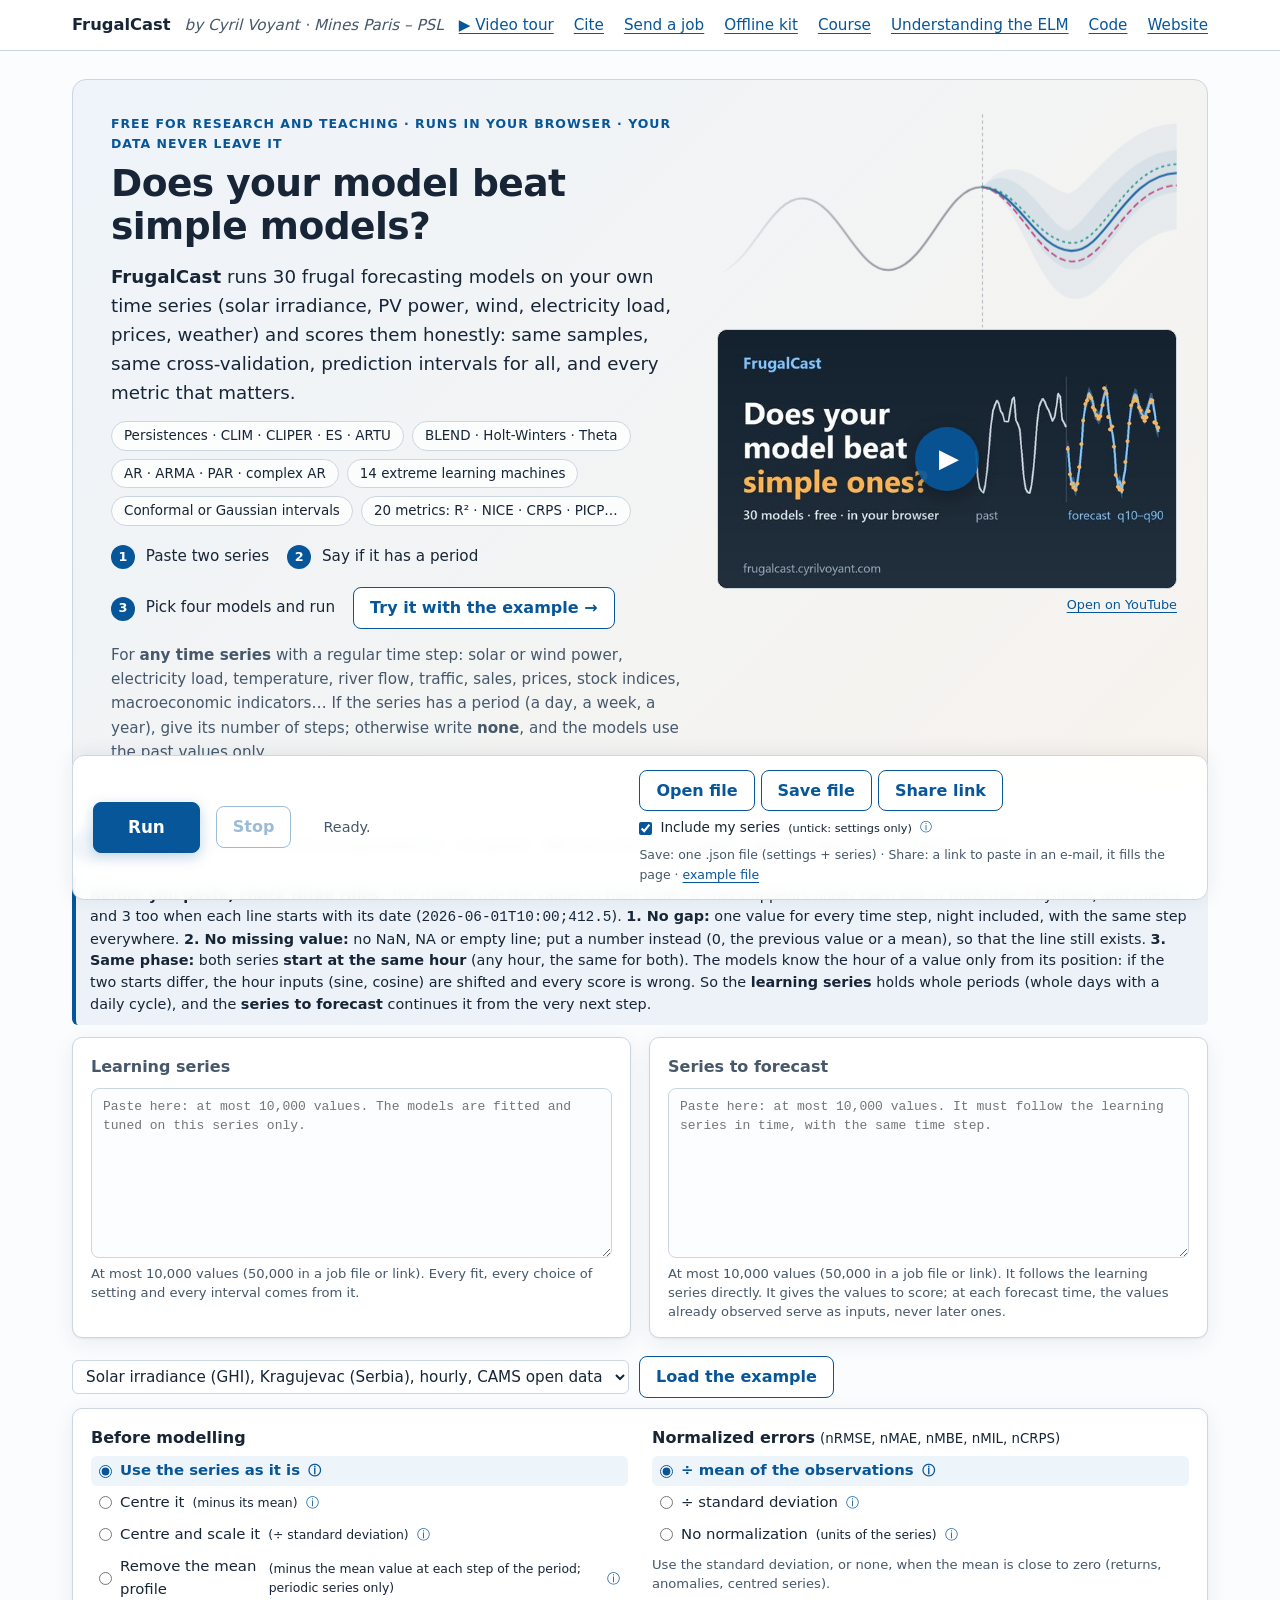
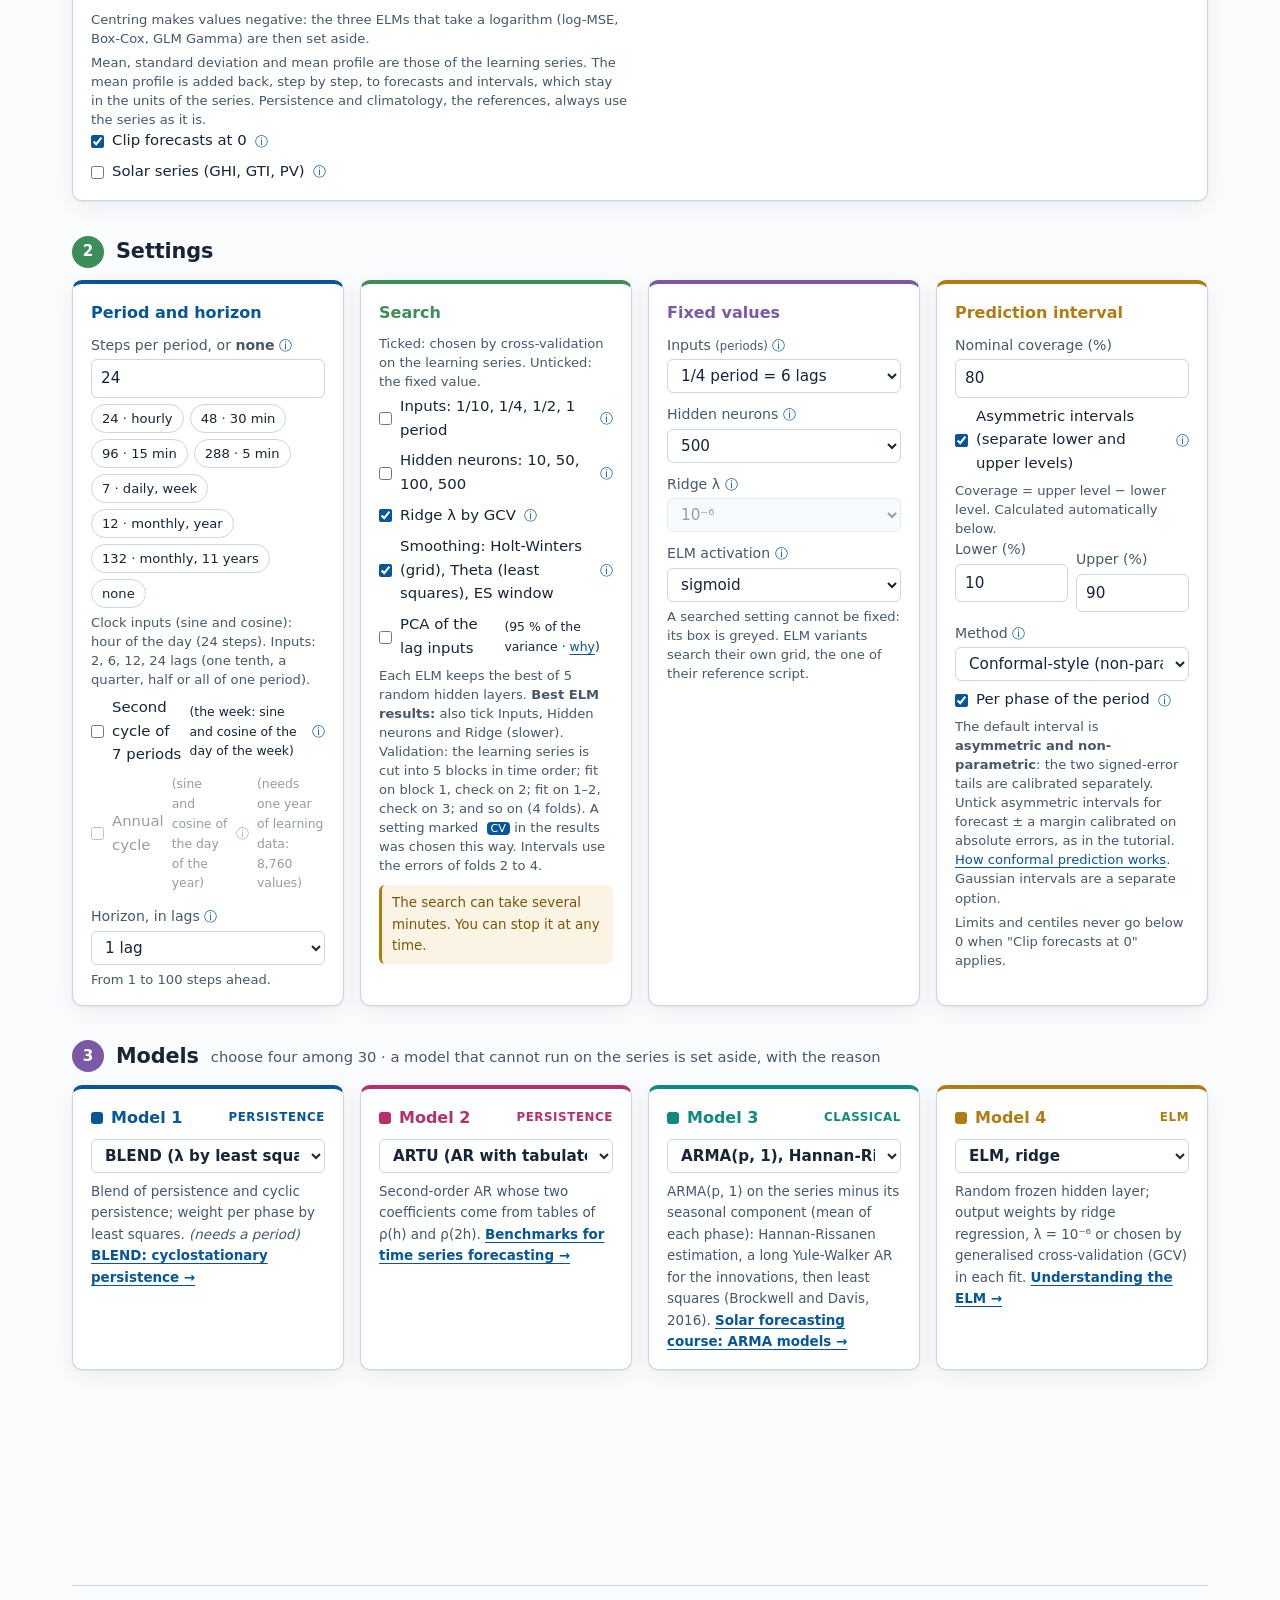
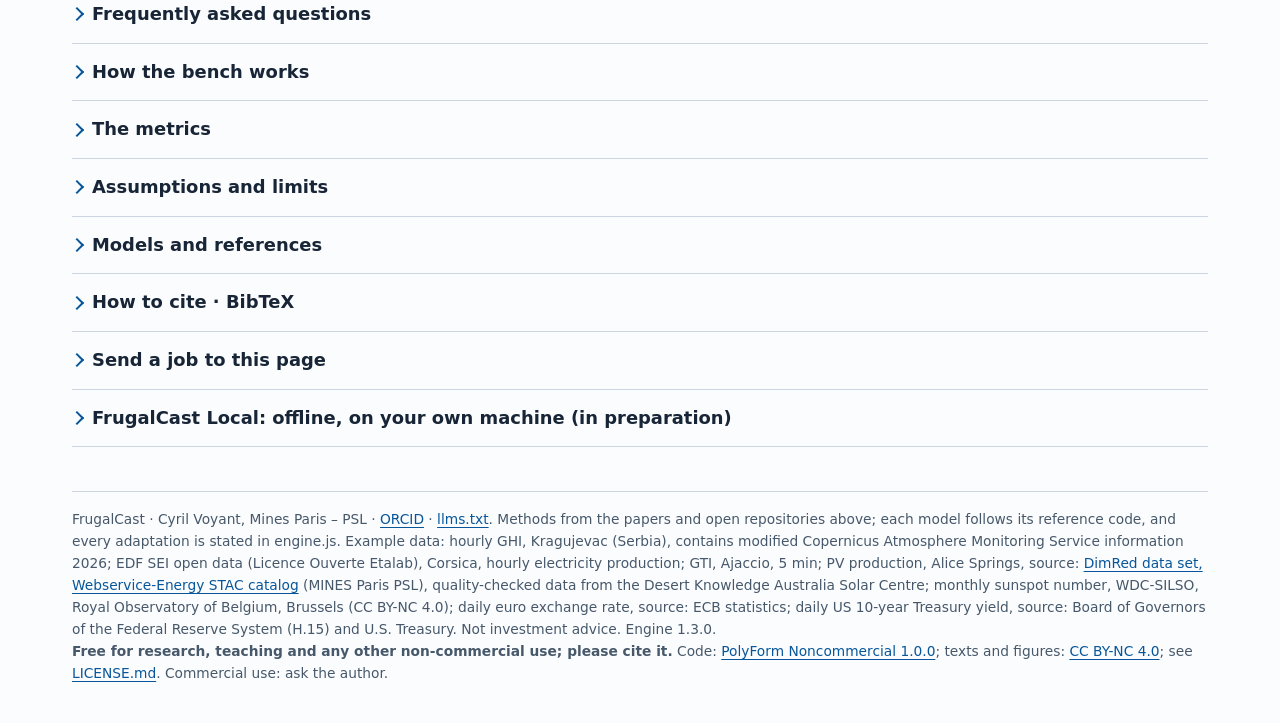
==== commit 934510f7: "FrugalCast 1.3.0: inputs within one period (T/10, T/4, T/2, T), 5 ELM draws, NICE of 1 or more flagg" ====
--- a/index.html
+++ b/index.html
@@ -28,9 +28,9 @@
 <meta name="citation_publication_date" content="2026">
 <meta name="citation_doi" content="10.5281/zenodo.24197717">
 <script type="application/ld+json">{"@context": "https://schema.org", "@type": "FAQPage", "mainEntity": [{"@type": "Question", "name": "Does a complex forecasting model beat persistence on my time series?", "acceptedAnswer": {"@type": "Answer", "text": "Paste your learning series and the series that follows it, then compare up to four of the 30 models, from persistence to extreme learning machines, on the same samples. The NICE score divides a model's error by that of persistence: below 1, the model does better."}}, {"@type": "Question", "name": "Which forecasting model should I use for solar irradiance, PV power, wind, load or prices?", "acceptedAnswer": {"@type": "Answer", "text": "It depends on the series, so FrugalCast ranks the models on yours. In our tests, periodic AR, ARMA and AR often rank ahead of extreme learning machines; on prices, persistence is hard to beat."}}, {"@type": "Question", "name": "Is there a free online tool to compare forecasting models without installing anything?", "acceptedAnswer": {"@type": "Answer", "text": "Yes. FrugalCast runs in the browser: nothing to install, and the data never leave your computer. It is free for research, teaching and any non-commercial use, provided it is cited."}}, {"@type": "Question", "name": "Which scores are computed?", "acceptedAnswer": {"@type": "Answer", "text": "Twenty deterministic and probabilistic metrics: nRMSE, nMAE, R², NICE skill scores, PICP, ACE, mean interval length, interval score and CRPS. Normalized errors are fractions (0.22, not 22 %)."}}, {"@type": "Question", "name": "How are the prediction intervals obtained?", "acceptedAnswer": {"@type": "Answer", "text": "For every forecasting model, non-parametric conformal-style intervals are asymmetric by default: lower and upper signed-error tails are calibrated separately on out-of-sample validation errors. Symmetric intervals use forecast plus or minus a margin calibrated on absolute errors. No formal coverage guarantee is claimed. Gaussian intervals are a separate parametric option."}}, {"@type": "Question", "name": "What data can I use?", "acceptedAnswer": {"@type": "Answer", "text": "Any series with a regular time step, no gap and no missing value: a few hundred values at least, a few thousand is better. Give the number of steps per period (24 for hourly data with a daily cycle) or none."}}]}</script>
-<script type="application/ld+json">{"@context": "https://schema.org", "@type": "SoftwareApplication", "name": "FrugalCast", "alternateName": "Frugal forecasting bench", "applicationCategory": "ScientificApplication", "operatingSystem": "Any (web browser)", "isAccessibleForFree": true, "license": "https://polyformproject.org/licenses/noncommercial/1.0.0/", "url": "https://frugalcast.cyrilvoyant.com/", "identifier": "https://doi.org/10.5281/zenodo.24197717", "softwareVersion": "1.2.0", "image": "https://frugalcast.cyrilvoyant.com/og-image.png", "codeRepository": "https://github.com/cyrilvoyant/frugalcast", "sameAs": ["https://www.wikidata.org/wiki/Q142247444", "https://github.com/cyrilvoyant/frugalcast", "https://doi.org/10.5281/zenodo.24197717"], "inLanguage": "en", "description": "Free online forecasting benchmark to compare 30 frugal time series forecasting models (persistence, climatology, exponential smoothing, ARTU, Holt-Winters, Theta, AR, ARMA, PAR, extreme learning machines) against simple baselines, with prediction intervals and deterministic and probabilistic forecasting metrics (nRMSE, NICE skill score, PICP, interval score, CRPS). For solar irradiance and PV power forecasting, wind, load forecasting, electricity price forecasting or any time series. Computed in the browser: the data are never uploaded.", "author": {"@type": "Person", "@id": "https://person.cyrilvoyant.com/#cyril-voyant", "name": "Cyril Voyant", "identifier": "https://orcid.org/0000-0003-0242-7377", "affiliation": {"@type": "Organization", "name": "Mines Paris – PSL"}}, "keywords": "time series forecasting, forecast benchmark, persistence, CLIPER, ARTU, exponential smoothing, Holt-Winters, Theta, ARMA, PAR, extreme learning machine, prediction intervals, CRPS, NICE, solar forecasting, offline, edge computing, data sovereignty", "featureList": ["30 forecasting models", "prediction intervals", "20 deterministic and probabilistic metrics", "computed in the browser, data never uploaded", "offline Windows kit in preparation: every model and horizon in one run"], "datePublished": "2026-11-13", "citation": ["https://doi.org/10.1016/j.renene.2022.04.065", "https://doi.org/10.1016/j.seta.2025.104588", "https://doi.org/10.1063/5.0128131", "https://doi.org/10.1016/j.apenergy.2026.127599", "https://doi.org/10.1016/j.apm.2026.116988", "https://doi.org/10.1016/j.rser.2018.04.116", "https://doi.org/10.1016/j.solener.2018.08.076"], "isBasedOn": ["https://doi.org/10.5281/zenodo.21487267", "https://doi.org/10.5281/zenodo.18812334", "https://doi.org/10.5281/zenodo.21490744", "https://doi.org/10.5281/zenodo.23562549"]}</script>
+<script type="application/ld+json">{"@context": "https://schema.org", "@type": "SoftwareApplication", "name": "FrugalCast", "alternateName": "Frugal forecasting bench", "applicationCategory": "ScientificApplication", "operatingSystem": "Any (web browser)", "isAccessibleForFree": true, "license": "https://polyformproject.org/licenses/noncommercial/1.0.0/", "url": "https://frugalcast.cyrilvoyant.com/", "identifier": "https://doi.org/10.5281/zenodo.24197717", "softwareVersion": "1.3.0", "image": "https://frugalcast.cyrilvoyant.com/og-image.png", "codeRepository": "https://github.com/cyrilvoyant/frugalcast", "sameAs": ["https://www.wikidata.org/wiki/Q142247444", "https://github.com/cyrilvoyant/frugalcast", "https://doi.org/10.5281/zenodo.24197717"], "inLanguage": "en", "description": "Free online forecasting benchmark to compare 30 frugal time series forecasting models (persistence, climatology, exponential smoothing, ARTU, Holt-Winters, Theta, AR, ARMA, PAR, extreme learning machines) against simple baselines, with prediction intervals and deterministic and probabilistic forecasting metrics (nRMSE, NICE skill score, PICP, interval score, CRPS). For solar irradiance and PV power forecasting, wind, load forecasting, electricity price forecasting or any time series. Computed in the browser: the data are never uploaded.", "author": {"@type": "Person", "@id": "https://person.cyrilvoyant.com/#cyril-voyant", "name": "Cyril Voyant", "identifier": "https://orcid.org/0000-0003-0242-7377", "affiliation": {"@type": "Organization", "name": "Mines Paris – PSL"}}, "keywords": "time series forecasting, forecast benchmark, persistence, CLIPER, ARTU, exponential smoothing, Holt-Winters, Theta, ARMA, PAR, extreme learning machine, prediction intervals, CRPS, NICE, solar forecasting, offline, edge computing, data sovereignty", "featureList": ["30 forecasting models", "prediction intervals", "20 deterministic and probabilistic metrics", "computed in the browser, data never uploaded", "offline Windows kit in preparation: every model and horizon in one run"], "datePublished": "2026-11-13", "citation": ["https://doi.org/10.1016/j.renene.2022.04.065", "https://doi.org/10.1016/j.seta.2025.104588", "https://doi.org/10.1063/5.0128131", "https://doi.org/10.1016/j.apenergy.2026.127599", "https://doi.org/10.1016/j.apm.2026.116988", "https://doi.org/10.1016/j.rser.2018.04.116", "https://doi.org/10.1016/j.solener.2018.08.076"], "isBasedOn": ["https://doi.org/10.5281/zenodo.21487267", "https://doi.org/10.5281/zenodo.18812334", "https://doi.org/10.5281/zenodo.21490744", "https://doi.org/10.5281/zenodo.23562549"]}</script>
 <link rel="icon" href="data:image/svg+xml,%3Csvg xmlns=%27http://www.w3.org/2000/svg%27 viewBox=%270 0 32 32%27%3E%3Crect width=%2732%27 height=%2732%27 rx=%277%27 fill=%27%2307569a%27/%3E%3Cpath d=%27M4 22 C9 21 10 11 15 12 S21 23 28 9%27 stroke=%27%23fff%27 stroke-width=%273%27 fill=%27none%27 stroke-linecap=%27round%27/%3E%3C/svg%3E">
-<link rel="stylesheet" href="style.css">
+<link rel="stylesheet" href="style.css?v=1.3.0">
 </head>
 <body>
 <div class="topbar"><div class="wrap">
@@ -120,7 +120,7 @@
       <label for="T" title="How many time steps make one full cycle of the series: 24 for hourly data with a daily cycle, 12 for monthly data with a yearly cycle, 7 for daily data with a weekly cycle. Write none if the series has no cycle: the cyclic models are then set aside.">Steps per period, or <b>none</b> <span class="tip" aria-hidden="true">ⓘ</span></label>
       <input type="text" id="T" value="24" autocomplete="off">
       <div class="seg" id="Tquick">
-        <button type="button" data-v="24">24 · hourly</button><button type="button" data-v="48">48 · 30 min</button><button type="button" data-v="96">96 · 15 min</button>
+        <button type="button" data-v="24">24 · hourly</button><button type="button" data-v="48">48 · 30 min</button><button type="button" data-v="96">96 · 15 min</button><button type="button" data-v="288">288 · 5 min</button>
         <button type="button" data-v="7">7 · daily, week</button><button type="button" data-v="12">12 · monthly, year</button><button type="button" data-v="132" title="Monthly data with a cycle of about 11 years (11 × 12 = 132 months), the mean solar cycle of the sunspot example; the real cycle lasts 9 to 14 years.">132 · monthly, 11 years</button><button type="button" data-v="none">none</button>
       </div>
       <p class="hint" id="Thint"></p>
@@ -138,7 +138,7 @@
       <label class="chk" title="ELMs only. λ controls shrinkage of the ELM output weights. Generalised cross-validation (Golub, Heath and Wahba 1979) evaluates a formula over an internal grid in each fit. The final λ is shown under Settings kept. Temporal validation evaluates the model settings. With this option off, λ = 10⁻⁶."><input type="checkbox" id="optLam" checked> Ridge λ by GCV <span class="tip" aria-hidden="true">ⓘ</span></label>
       <label class="chk" title="Holt-Winters, Theta and exponential smoothing (ES) only: their smoothing settings are chosen by cross-validation (Holt-Winters on a grid, Theta by least squares, ES among windows of 10, 24 and 48 steps)."><input type="checkbox" id="optSm" checked> Smoothing: Holt-Winters (grid), Theta (least squares), ES window <span class="tip" aria-hidden="true">ⓘ</span></label>
       <label class="chk" title="AR and the 14 ELMs only: the past values given as inputs are replaced by their principal components, keeping 95 % of the variance (fitted on the learning rows only). Often less accurate at short horizons: try it and compare. Mostly useful with many inputs."><input type="checkbox" id="pca"> PCA of the lag inputs <small>(95 % of the variance · <a href="https://www.cyrilvoyant.com/prevision-pv-reduction-dimension/" target="_blank" rel="noopener">why</a>)</small></label>
-      <p class="hint">Each ELM keeps the best of 30 random hidden layers. <b>Best ELM results:</b> also tick Inputs, Hidden neurons and Ridge (slower). Validation: the learning series is cut into 5 blocks in time order; fit on block 1, check on 2; fit on 1–2, check on 3; and so on (4 folds). A setting marked <i class="cvk">CV</i> in the results was chosen this way. Intervals use the errors of folds 2 to 4.</p>
+      <p class="hint">Each ELM keeps the best of 5 random hidden layers. <b>Best ELM results:</b> also tick Inputs, Hidden neurons and Ridge (slower). Validation: the learning series is cut into 5 blocks in time order; fit on block 1, check on 2; fit on 1–2, check on 3; and so on (4 folds). A setting marked <i class="cvk">CV</i> in the results was chosen this way. Intervals use the errors of folds 2 to 4.</p>
       <div class="warn hidden" id="slow">The search can take several minutes. You can stop it at any time.</div>
     </div>
     <div class="card top" style="--c:var(--p4)">
@@ -328,7 +328,7 @@
 <footer class="site">
   FrugalCast · Cyril Voyant, Mines Paris – PSL · <a href="https://orcid.org/0000-0003-0242-7377">ORCID</a> · <a href="llms.txt">llms.txt</a>.
   Methods from the papers and open repositories above; each model follows its reference code, and every adaptation is stated in engine.js.
-  Example data: hourly GHI, Kragujevac (Serbia), contains modified Copernicus Atmosphere Monitoring Service information 2026; EDF SEI open data (Licence Ouverte Etalab), Corsica, hourly electricity production; GTI, Ajaccio, 5 min; PV production, Alice Springs, source: <a href="https://stac.webservice-energy.org/collections/dimred">DimRed data set, Webservice-Energy STAC catalog</a> (MINES Paris PSL), quality-checked data from the Desert Knowledge Australia Solar Centre; monthly sunspot number, WDC-SILSO, Royal Observatory of Belgium, Brussels (CC BY-NC 4.0); daily euro exchange rate, source: ECB statistics; daily US 10-year Treasury yield, source: Board of Governors of the Federal Reserve System (H.15) and U.S. Treasury. Not investment advice. Engine 1.2.0.<br>
+  Example data: hourly GHI, Kragujevac (Serbia), contains modified Copernicus Atmosphere Monitoring Service information 2026; EDF SEI open data (Licence Ouverte Etalab), Corsica, hourly electricity production; GTI, Ajaccio, 5 min; PV production, Alice Springs, source: <a href="https://stac.webservice-energy.org/collections/dimred">DimRed data set, Webservice-Energy STAC catalog</a> (MINES Paris PSL), quality-checked data from the Desert Knowledge Australia Solar Centre; monthly sunspot number, WDC-SILSO, Royal Observatory of Belgium, Brussels (CC BY-NC 4.0); daily euro exchange rate, source: ECB statistics; daily US 10-year Treasury yield, source: Board of Governors of the Federal Reserve System (H.15) and U.S. Treasury. Not investment advice. Engine 1.3.0.<br>
   <b>Free for research, teaching and any other non-commercial use; please cite it.</b> Code: <a href="https://polyformproject.org/licenses/noncommercial/1.0.0/">PolyForm Noncommercial 1.0.0</a>; texts and figures: <a href="https://creativecommons.org/licenses/by-nc/4.0/">CC BY-NC 4.0</a>; see <a href="LICENSE.md">LICENSE.md</a>. Commercial use: ask the author.
 </footer>
 <dialog id="rulesDlg" aria-labelledby="rulesH">
@@ -347,9 +347,9 @@
   <div class="row"><button class="btn" type="button" id="citeCopy">Copy the citation</button><button class="btn" type="button" id="citeBib">Download .bib (<span id="citeN">0</span>)</button><span class="sp"></span><button class="btn primary" type="button" id="citeOk">I will cite it</button></div>
 </dialog>
 </main>
-<script src="kalpha.js?v=1.2.0"></script>
-<script src="papers.js?v=1.2.0"></script>
-<script src="engine.js?v=1.2.0"></script>
-<script src="app.js?v=1.2.0"></script>
+<script src="kalpha.js?v=1.3.0"></script>
+<script src="papers.js?v=1.3.0"></script>
+<script src="engine.js?v=1.3.0"></script>
+<script src="app.js?v=1.3.0"></script>
 </body>
 </html>
--- a/style.css
+++ b/style.css
@@ -225,3 +225,4 @@
 .hero.has-video .vthumb{margin:6px 0 0;max-width:none}}
 
 .qc{margin:.4rem 0 0;padding:.45rem .6rem;border:1px solid var(--line);border-left:4px solid #2e7d4f;border-radius:6px;background:var(--paper);font-size:.85rem}.qc.bad{border-left-color:#b3261e}.qc .ok{color:#2e7d4f}.qc .ko{color:#b3261e}.qc .info{color:var(--muted)}.qc .fill{margin:.35rem 0;color:var(--ink)}.qc .fill button{font:inherit;font-size:.82rem;margin:.15rem .2rem .15rem 0;padding:.15rem .5rem;border:1px solid var(--line);border-radius:5px;background:var(--paper);color:var(--ink);cursor:pointer}.qc .fill small{color:var(--muted)}.qc .warn{margin:.35rem 0;padding:.4rem .55rem;border-radius:5px;background:#fff4e0;color:#7a4a00;font-weight:600;border:1px solid #e8b04a}@media (prefers-color-scheme:dark){.qc .warn{background:#3a2a10;color:#ffd38a;border-color:#8a6420}}
+.poor,td.poor{color:var(--bad);font-weight:700}.kpi .row.poor-note{color:var(--bad);font-size:.76rem;border-top:0;margin-top:0;padding-top:0}
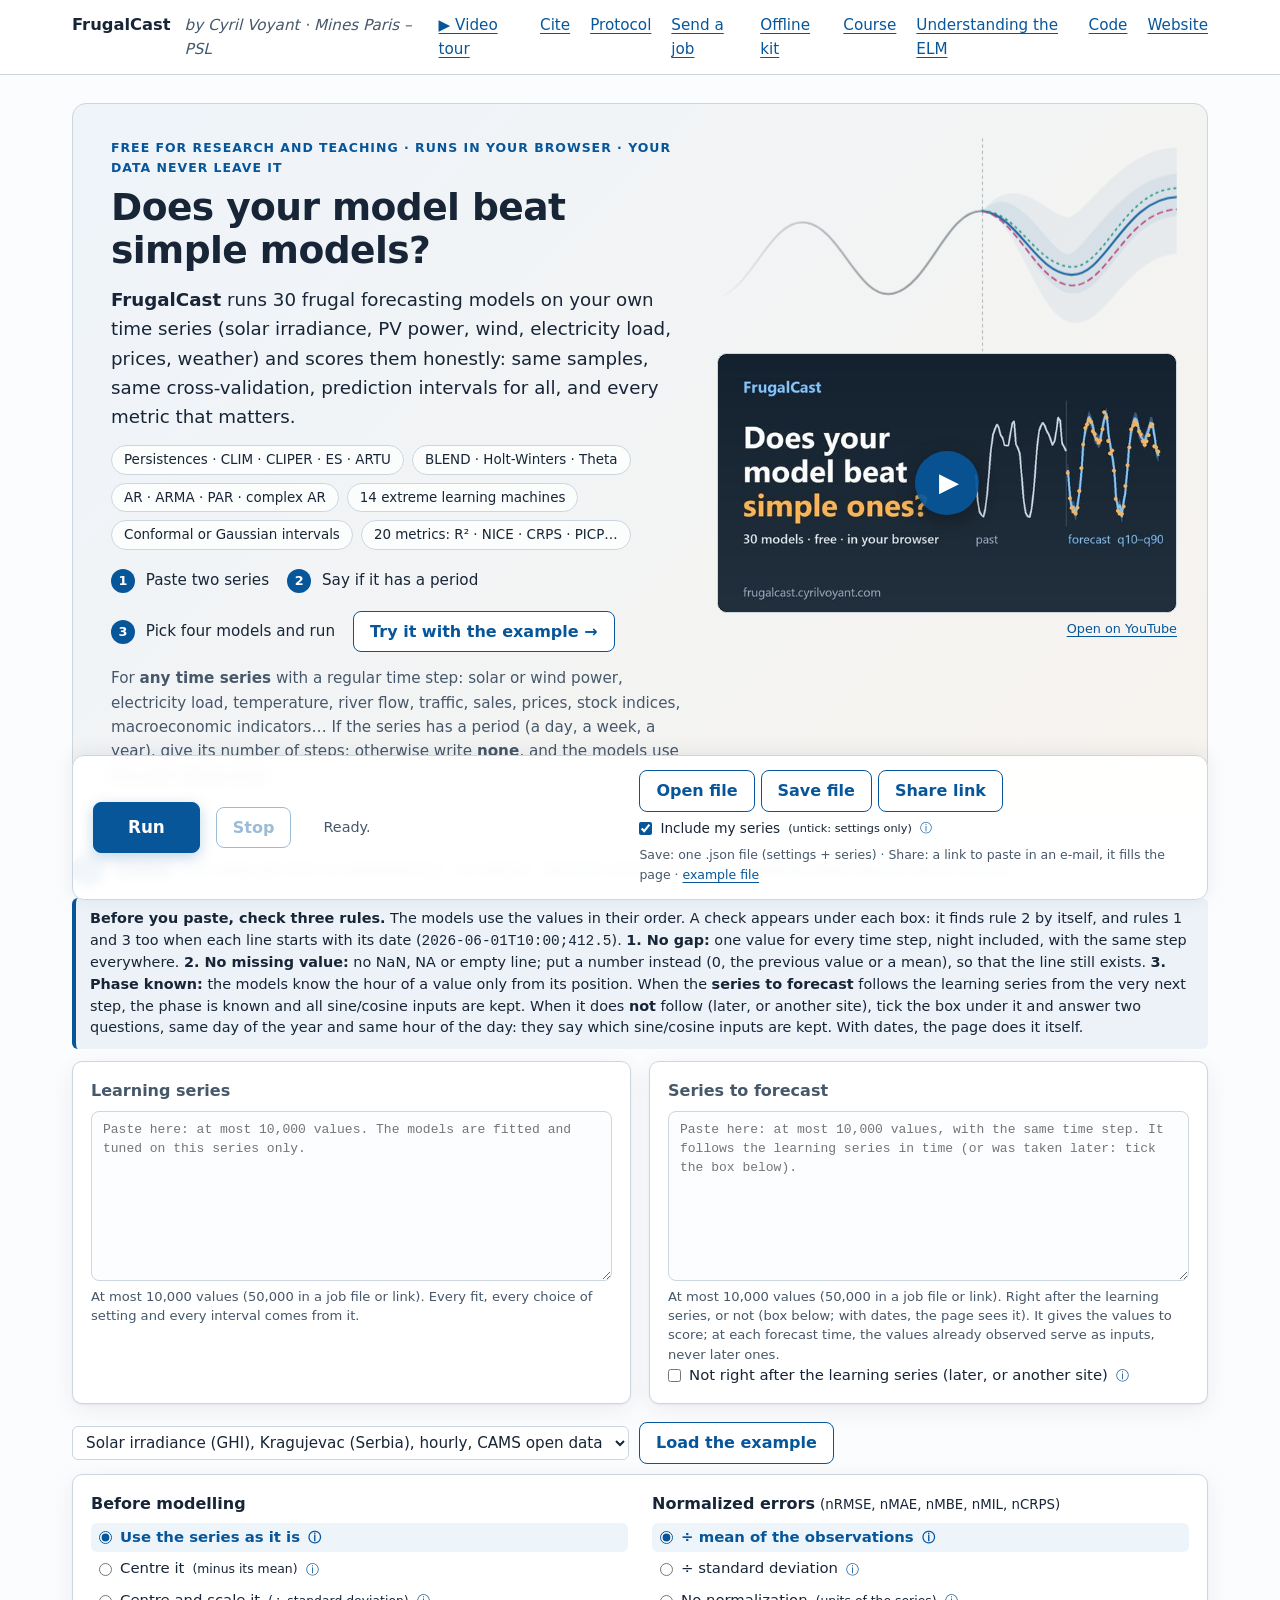
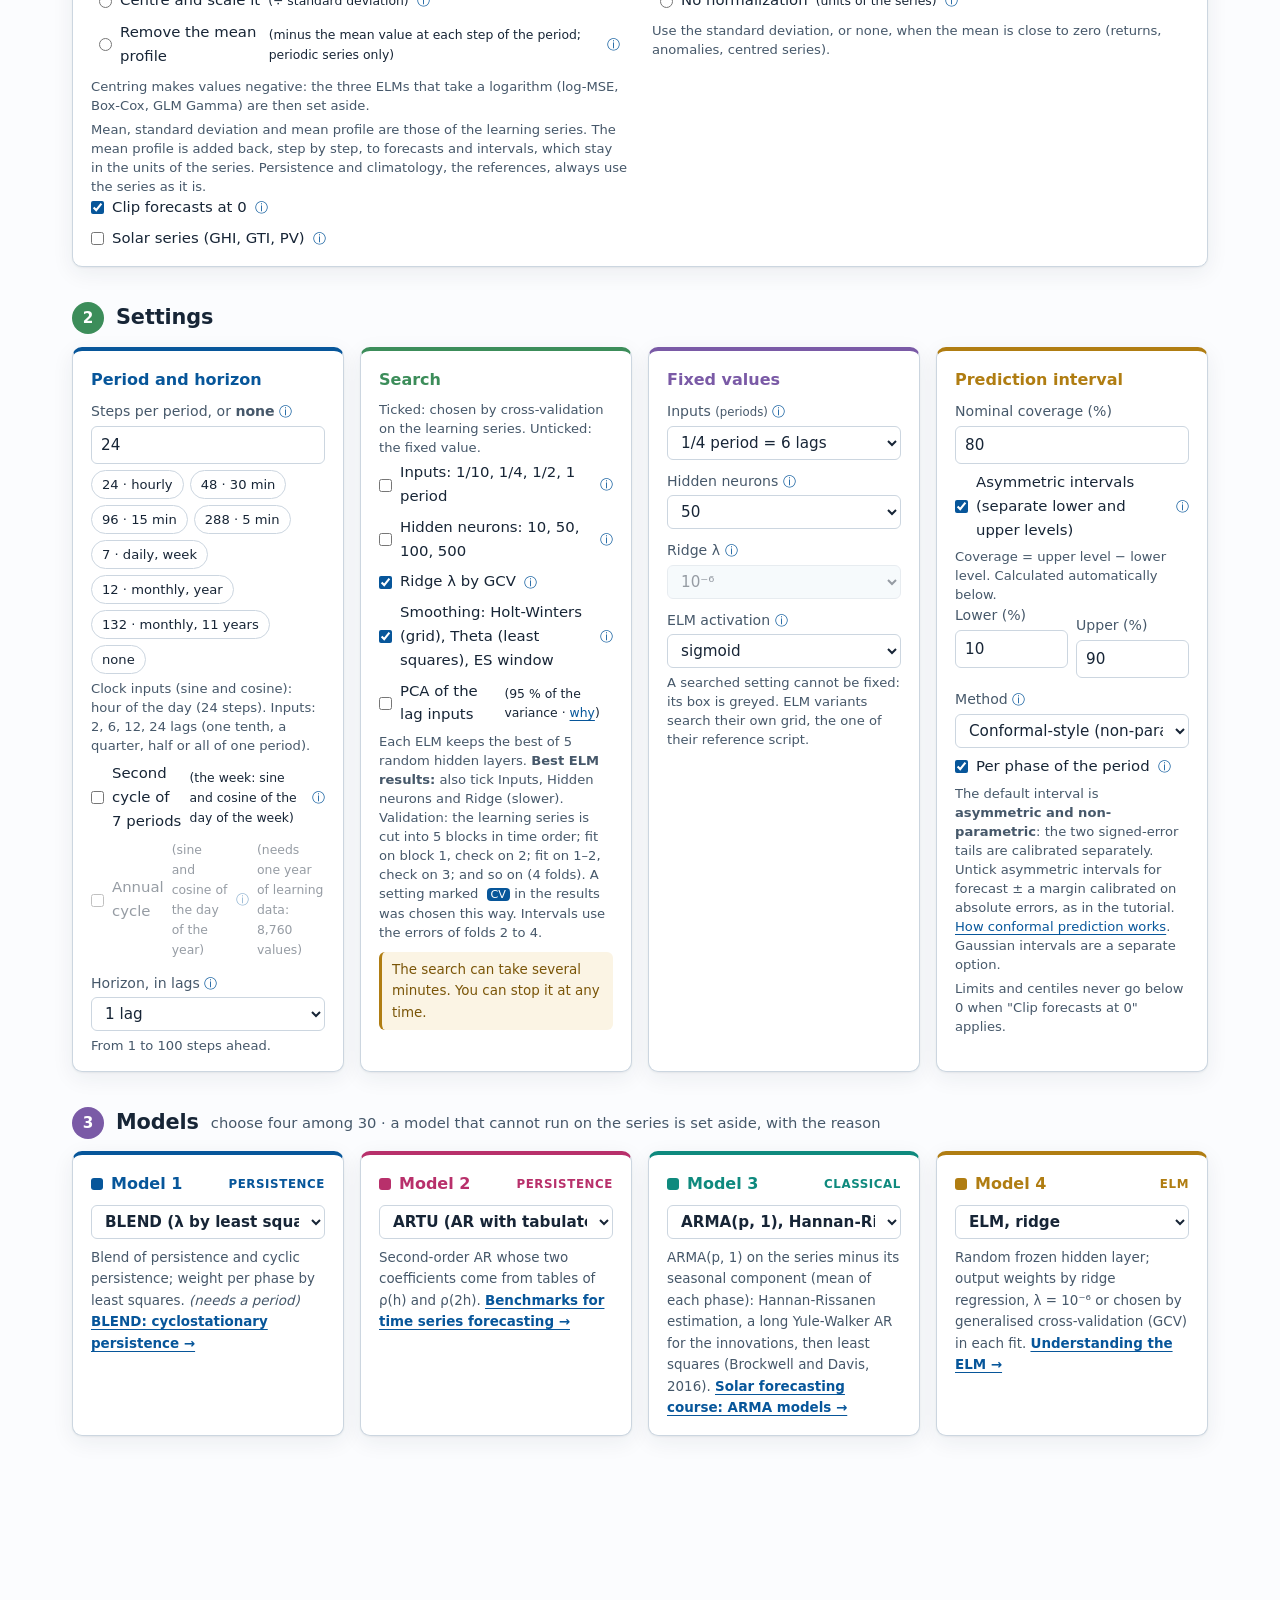
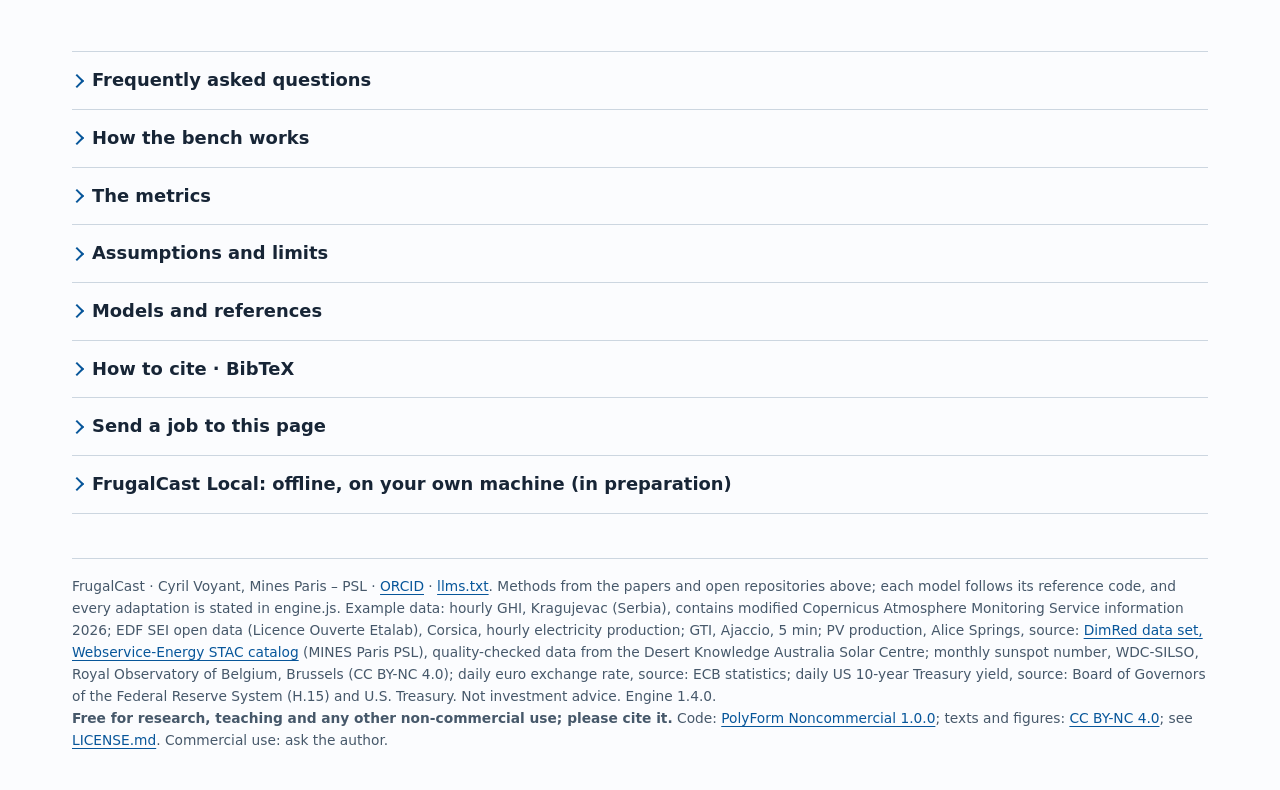
==== commit 6fc97118: "FrugalCast 1.4.0: night from the sun position, Wilcoxon test, series to forecast taken later (two qu" ====
--- a/index.html
+++ b/index.html
@@ -28,14 +28,14 @@
 <meta name="citation_publication_date" content="2026">
 <meta name="citation_doi" content="10.5281/zenodo.24197717">
 <script type="application/ld+json">{"@context": "https://schema.org", "@type": "FAQPage", "mainEntity": [{"@type": "Question", "name": "Does a complex forecasting model beat persistence on my time series?", "acceptedAnswer": {"@type": "Answer", "text": "Paste your learning series and the series that follows it, then compare up to four of the 30 models, from persistence to extreme learning machines, on the same samples. The NICE score divides a model's error by that of persistence: below 1, the model does better."}}, {"@type": "Question", "name": "Which forecasting model should I use for solar irradiance, PV power, wind, load or prices?", "acceptedAnswer": {"@type": "Answer", "text": "It depends on the series, so FrugalCast ranks the models on yours. In our tests, periodic AR, ARMA and AR often rank ahead of extreme learning machines; on prices, persistence is hard to beat."}}, {"@type": "Question", "name": "Is there a free online tool to compare forecasting models without installing anything?", "acceptedAnswer": {"@type": "Answer", "text": "Yes. FrugalCast runs in the browser: nothing to install, and the data never leave your computer. It is free for research, teaching and any non-commercial use, provided it is cited."}}, {"@type": "Question", "name": "Which scores are computed?", "acceptedAnswer": {"@type": "Answer", "text": "Twenty deterministic and probabilistic metrics: nRMSE, nMAE, R², NICE skill scores, PICP, ACE, mean interval length, interval score and CRPS. Normalized errors are fractions (0.22, not 22 %)."}}, {"@type": "Question", "name": "How are the prediction intervals obtained?", "acceptedAnswer": {"@type": "Answer", "text": "For every forecasting model, non-parametric conformal-style intervals are asymmetric by default: lower and upper signed-error tails are calibrated separately on out-of-sample validation errors. Symmetric intervals use forecast plus or minus a margin calibrated on absolute errors. No formal coverage guarantee is claimed. Gaussian intervals are a separate parametric option."}}, {"@type": "Question", "name": "What data can I use?", "acceptedAnswer": {"@type": "Answer", "text": "Any series with a regular time step, no gap and no missing value: a few hundred values at least, a few thousand is better. Give the number of steps per period (24 for hourly data with a daily cycle) or none."}}]}</script>
-<script type="application/ld+json">{"@context": "https://schema.org", "@type": "SoftwareApplication", "name": "FrugalCast", "alternateName": "Frugal forecasting bench", "applicationCategory": "ScientificApplication", "operatingSystem": "Any (web browser)", "isAccessibleForFree": true, "license": "https://polyformproject.org/licenses/noncommercial/1.0.0/", "url": "https://frugalcast.cyrilvoyant.com/", "identifier": "https://doi.org/10.5281/zenodo.24197717", "softwareVersion": "1.3.0", "image": "https://frugalcast.cyrilvoyant.com/og-image.png", "codeRepository": "https://github.com/cyrilvoyant/frugalcast", "sameAs": ["https://www.wikidata.org/wiki/Q142247444", "https://github.com/cyrilvoyant/frugalcast", "https://doi.org/10.5281/zenodo.24197717"], "inLanguage": "en", "description": "Free online forecasting benchmark to compare 30 frugal time series forecasting models (persistence, climatology, exponential smoothing, ARTU, Holt-Winters, Theta, AR, ARMA, PAR, extreme learning machines) against simple baselines, with prediction intervals and deterministic and probabilistic forecasting metrics (nRMSE, NICE skill score, PICP, interval score, CRPS). For solar irradiance and PV power forecasting, wind, load forecasting, electricity price forecasting or any time series. Computed in the browser: the data are never uploaded.", "author": {"@type": "Person", "@id": "https://person.cyrilvoyant.com/#cyril-voyant", "name": "Cyril Voyant", "identifier": "https://orcid.org/0000-0003-0242-7377", "affiliation": {"@type": "Organization", "name": "Mines Paris – PSL"}}, "keywords": "time series forecasting, forecast benchmark, persistence, CLIPER, ARTU, exponential smoothing, Holt-Winters, Theta, ARMA, PAR, extreme learning machine, prediction intervals, CRPS, NICE, solar forecasting, offline, edge computing, data sovereignty", "featureList": ["30 forecasting models", "prediction intervals", "20 deterministic and probabilistic metrics", "computed in the browser, data never uploaded", "offline Windows kit in preparation: every model and horizon in one run"], "datePublished": "2026-11-13", "citation": ["https://doi.org/10.1016/j.renene.2022.04.065", "https://doi.org/10.1016/j.seta.2025.104588", "https://doi.org/10.1063/5.0128131", "https://doi.org/10.1016/j.apenergy.2026.127599", "https://doi.org/10.1016/j.apm.2026.116988", "https://doi.org/10.1016/j.rser.2018.04.116", "https://doi.org/10.1016/j.solener.2018.08.076"], "isBasedOn": ["https://doi.org/10.5281/zenodo.21487267", "https://doi.org/10.5281/zenodo.18812334", "https://doi.org/10.5281/zenodo.21490744", "https://doi.org/10.5281/zenodo.23562549"]}</script>
+<script type="application/ld+json">{"@context": "https://schema.org", "@type": "SoftwareApplication", "name": "FrugalCast", "alternateName": "Frugal forecasting bench", "applicationCategory": "ScientificApplication", "operatingSystem": "Any (web browser)", "isAccessibleForFree": true, "license": "https://polyformproject.org/licenses/noncommercial/1.0.0/", "url": "https://frugalcast.cyrilvoyant.com/", "identifier": "https://doi.org/10.5281/zenodo.24197717", "softwareVersion": "1.4.0", "image": "https://frugalcast.cyrilvoyant.com/og-image.png", "codeRepository": "https://github.com/cyrilvoyant/frugalcast", "sameAs": ["https://www.wikidata.org/wiki/Q142247444", "https://github.com/cyrilvoyant/frugalcast", "https://doi.org/10.5281/zenodo.24197717"], "inLanguage": "en", "description": "Free online forecasting benchmark to compare 30 frugal time series forecasting models (persistence, climatology, exponential smoothing, ARTU, Holt-Winters, Theta, AR, ARMA, PAR, extreme learning machines) against simple baselines, with prediction intervals and deterministic and probabilistic forecasting metrics (nRMSE, NICE skill score, PICP, interval score, CRPS). For solar irradiance and PV power forecasting, wind, load forecasting, electricity price forecasting or any time series. Computed in the browser: the data are never uploaded.", "author": {"@type": "Person", "@id": "https://person.cyrilvoyant.com/#cyril-voyant", "name": "Cyril Voyant", "identifier": "https://orcid.org/0000-0003-0242-7377", "affiliation": {"@type": "Organization", "name": "Mines Paris – PSL"}}, "keywords": "time series forecasting, forecast benchmark, persistence, CLIPER, ARTU, exponential smoothing, Holt-Winters, Theta, ARMA, PAR, extreme learning machine, prediction intervals, CRPS, NICE, solar forecasting, offline, edge computing, data sovereignty", "featureList": ["30 forecasting models", "prediction intervals", "20 deterministic and probabilistic metrics", "computed in the browser, data never uploaded", "offline Windows kit in preparation: every model and horizon in one run"], "datePublished": "2026-11-13", "citation": ["https://doi.org/10.1016/j.renene.2022.04.065", "https://doi.org/10.1016/j.seta.2025.104588", "https://doi.org/10.1063/5.0128131", "https://doi.org/10.1016/j.apenergy.2026.127599", "https://doi.org/10.1016/j.apm.2026.116988", "https://doi.org/10.1016/j.rser.2018.04.116", "https://doi.org/10.1016/j.solener.2018.08.076"], "isBasedOn": ["https://doi.org/10.5281/zenodo.21487267", "https://doi.org/10.5281/zenodo.18812334", "https://doi.org/10.5281/zenodo.21490744", "https://doi.org/10.5281/zenodo.23562549"]}</script>
 <link rel="icon" href="data:image/svg+xml,%3Csvg xmlns=%27http://www.w3.org/2000/svg%27 viewBox=%270 0 32 32%27%3E%3Crect width=%2732%27 height=%2732%27 rx=%277%27 fill=%27%2307569a%27/%3E%3Cpath d=%27M4 22 C9 21 10 11 15 12 S21 23 28 9%27 stroke=%27%23fff%27 stroke-width=%273%27 fill=%27none%27 stroke-linecap=%27round%27/%3E%3C/svg%3E">
-<link rel="stylesheet" href="style.css?v=1.3.0">
+<link rel="stylesheet" href="style.css?v=1.4.0">
 </head>
 <body>
 <div class="topbar"><div class="wrap">
   <strong>FrugalCast</strong><span class="motto">by Cyril Voyant · Mines Paris – PSL</span>
-  <nav><a href="#video" class="vidOpen">▶ Video tour</a><a href="#cite" onclick="document.getElementById('cite').open=true">Cite</a><a href="#code" onclick="document.getElementById('code').open=true">Send a job</a><a href="#local" onclick="document.getElementById('local').open=true">Offline kit</a><a href="https://www.cyrilvoyant.com/teaching/solar-forecasting-course/">Course</a><a href="https://www.cyrilvoyant.com/tools/extreme-learning-machine/">Understanding the ELM</a><a href="https://github.com/cyrilvoyant">Code</a><a href="https://www.cyrilvoyant.com/">Website</a></nav>
+  <nav><a href="#video" class="vidOpen">▶ Video tour</a><a href="#cite" onclick="document.getElementById('cite').open=true">Cite</a><a href="protocol.html">Protocol</a><a href="#code" onclick="document.getElementById('code').open=true">Send a job</a><a href="#local" onclick="document.getElementById('local').open=true">Offline kit</a><a href="https://www.cyrilvoyant.com/teaching/solar-forecasting-course/">Course</a><a href="https://www.cyrilvoyant.com/tools/extreme-learning-machine/">Understanding the ELM</a><a href="https://github.com/cyrilvoyant">Code</a><a href="https://www.cyrilvoyant.com/">Website</a></nav>
 </div></div>
 
 <main class="wrap">
@@ -69,7 +69,7 @@
   <p class="datarules"><b>Before you paste, check three rules.</b> The models use the values in their order. A check appears under each box: it finds rule 2 by itself, and rules 1 and 3 too when each line starts with its date (<code>2026-06-01T10:00;412.5</code>).
     <b>1. No gap:</b> one value for every time step, night included, with the same step everywhere.
     <b>2. No missing value:</b> no NaN, NA or empty line; put a number instead (0, the previous value or a mean), so that the line still exists.
-    <b>3. Same phase:</b> both series <b>start at the same hour</b> (any hour, the same for both). The models know the hour of a value only from its position: if the two starts differ, the hour inputs (sine, cosine) are shifted and every score is wrong. So the <b>learning series</b> holds whole periods (whole days with a daily cycle), and the <b>series to forecast</b> continues it from the very next step.</p>
+    <b>3. Phase known:</b> the models know the hour of a value only from its position. When the <b>series to forecast</b> follows the learning series from the very next step, the phase is known and all sine/cosine inputs are kept. When it does <b>not</b> follow (later, or another site), tick the box under it and answer two questions, same day of the year and same hour of the day: they say which sine/cosine inputs are kept. With dates, the page does it itself.</p>
   <div class="two">
     <div class="card">
       <div class="dhead"><label for="learn"><b>Learning series</b></label><span class="badge" id="nlearn"></span></div>
@@ -78,8 +78,14 @@
     </div>
     <div class="card">
       <div class="dhead"><label for="fore"><b>Series to forecast</b></label><span class="badge" id="nfore"></span></div>
-      <textarea id="fore" spellcheck="false" placeholder="Paste here: at most 10,000 values. It must follow the learning series in time, with the same time step."></textarea><div class="qc" id="qc-fore" role="status" aria-live="polite" hidden></div>
-      <p class="hint">At most 10,000 values (50,000 in a job file or link). It follows the learning series directly. It gives the values to score; at each forecast time, the values already observed serve as inputs, never later ones.</p>
+      <textarea id="fore" spellcheck="false" placeholder="Paste here: at most 10,000 values, with the same time step. It follows the learning series in time (or was taken later: tick the box below)."></textarea><div class="qc" id="qc-fore" role="status" aria-live="polite" hidden></div>
+      <p class="hint">At most 10,000 values (50,000 in a job file or link). Right after the learning series, or not (box below; with dates, the page sees it). It gives the values to score; at each forecast time, the values already observed serve as inputs, never later ones.</p>
+      <label class="chk" title="Right after: the page knows the phase, all sine/cosine inputs are kept. Not right after: answer the two questions (same day of the year, same hour), they say which sine/cosine inputs are kept. With dates, the page ticks these boxes itself."><input type="checkbox" id="gap" autocomplete="off"> Not right after the learning series (later, or another site) <span class="tip" aria-hidden="true">ⓘ</span></label>
+      <div id="gapBox" class="gapbox hidden">
+        <label class="chk" title="The first value of each series is on the same day of the year (for instance 1 September both times). Otherwise the day of the year (annual cycle) is not used."><input type="checkbox" id="sameDay" autocomplete="off"> 1. <span id="sameDayTxt">Same day of the year as the learning series</span></label>
+        <label class="chk" title="Hourly or finer data: the same hour of the day. Daily data: the same day of the week. Monthly data: the same month of the year. Otherwise the page uses no period (steps per period = none): no clock inputs (sine, cosine) and no cyclic model."><input type="checkbox" id="sameHour" autocomplete="off"> 2. <span id="sameHourTxt">Same hour of the day</span></label>
+        <small id="gapHint"></small>
+      </div>
     </div>
   </div>
   <div class="toolbar"><select id="exsel" aria-label="Example data" style="width:auto;display:inline-block;margin:0"><option value="ghi" selected>Solar irradiance (GHI), Kragujevac (Serbia), hourly, CAMS open data</option><option value="gti">Solar irradiance on a tilted plane (GTI), Ajaccio, 5 min</option><option value="dkasc">PV production, Alice Springs (Australia), 5 min, DKASC</option><option value="edf">Electricity production, Corsica, hourly, EDF open data</option><option value="sunspots">Sunspot number, monthly since 1749, WDC-SILSO</option><option value="eurusd">Euro exchange rate (USD per EUR), daily since 1999, ECB</option><option value="us10y">US 10-year Treasury yield, daily since 2000, Federal Reserve</option></select><button class="btn" id="example" type="button">Load the example</button><small class="note" id="exlabel" style="margin:0"></small></div>
@@ -94,11 +100,19 @@
       <p class="hint">Centring makes values negative: the three ELMs that take a logarithm (log-MSE, Box-Cox, GLM Gamma) are then set aside.</p>
       <p class="hint">Mean, standard deviation and mean profile are those of the learning series. The mean profile is added back, step by step, to forecasts and intervals, which stay in the units of the series. Persistence and climatology, the references, always use the series as it is.</p>
       <label class="chk" title="Forecasts and interval limits below 0 are set to 0 when the learning series has no negative value. The rule applies independently of the observed target."><input type="checkbox" id="clip" checked> Clip forecasts at 0 <span class="tip" aria-hidden="true">ⓘ</span></label>
-      <label class="chk" title="For nonnegative GHI, GTI and PV power. Where the observed value is 0 (night), the forecast, its limits and its centiles are written as 0. This is NOT causal: it uses the observation, so it is a retrospective view. For real forecasting, filtering the night is your job (for instance from the sun position at your site). Scores on positive observed targets do not depend on this rule."><input type="checkbox" id="solar"> Solar series (GHI, GTI, PV) <span class="tip" aria-hidden="true">ⓘ</span></label>
+      <label class="chk" title="For nonnegative GHI, GTI and PV power. Night steps get a forecast of 0, with limits and centiles at 0. With the sun position (latitude, longitude, time of the first value), the night is known in advance: causal, as in real use. With observed zeros, it uses the observation: a retrospective view only."><input type="checkbox" id="solar"> Solar series (GHI, GTI, PV) <span class="tip" aria-hidden="true">ⓘ</span></label>
       <div id="solarBox" class="hidden">
         <label for="solScore" title="Positive observed targets: only daytime hours are scored, the usual choice for solar data. All observed targets: the night is included; night values are easy (0), so the scores look better than they are.">Scores on <span class="tip" aria-hidden="true">ⓘ</span></label><select id="solScore"><option value="day" selected>positive observed targets</option><option value="all">all observed targets</option></select>
         <label for="solCv" title="Validation error used to select model settings. The positive-target option averages RMSE across folds with at least one positive target. When no fold qualifies, selection uses all targets. Interval calibration always uses every validation error of folds 2 to 4.">Settings chosen on</label><select id="solCv"><option value="all" selected>all validation targets</option><option value="day">positive validation targets</option></select>
-        <p class="hint">Keep every time step, including night. Where the observation is 0, the forecast and its limits are written as 0: <b>not causal</b> (retrospective view). In real use, filtering the night is your job. Scores on positive targets do not depend on it.</p>
+        <label for="solNight" title="Sun position: night = sun below the horizon over the whole step, computed from the site and the time (U.S. Naval Observatory formulas, within 0.006° of pvlib SPA); daytime = sun higher than 5°. Known in advance, so causal. Observed zero: night = observed value 0; not causal, a retrospective view. No night rule: no coordinates needed, forecasts are kept as computed at night.">Night from <span class="tip" aria-hidden="true">ⓘ</span></label><select id="solNight"><option value="sun" selected>sun position (causal)</option><option value="observed">observed zeros (retrospective)</option><option value="none">no night rule (forecasts as computed)</option></select>
+        <div id="sunBox" class="sunbox">
+          <label for="solLat">Latitude (°, north +)</label><input id="solLat" type="number" step="any" min="-90" max="90" placeholder="-23.762" inputmode="decimal">
+          <label for="solLon">Longitude (°, east +)</label><input id="solLon" type="number" step="any" min="-180" max="180" placeholder="133.875" inputmode="decimal">
+          <label for="solStart" title="Time stamp of the first learning value, in UTC (ISO 8601). The times of the series to forecast follow from this one when it continues the learning series.">Time of the first LEARNING value (UTC) <span class="tip" aria-hidden="true">ⓘ</span></label><input id="solStart" type="text" placeholder="2021-02-25T14:35Z" spellcheck="false">
+          <label for="solStartTest" id="solStartTestL" title="Time stamp of the first value of the series to forecast, in UTC, when it was taken later (box ticked under that series). Same phase: a whole number of periods after the first learning time (the same hour with a daily cycle), otherwise the run is refused.">Time of the first value TO FORECAST (UTC) <span class="tip" aria-hidden="true">ⓘ</span></label><input id="solStartTest" type="text" placeholder="same format, in UTC" spellcheck="false">
+          <label for="solStamp" title="What the time stamp of an averaged value marks: the start, the centre or the end of its interval.">Time stamp at</label><select id="solStamp"><option value="start" selected>start of the step</option><option value="centre">centre of the step</option><option value="end">end of the step</option></select>
+        </div>
+        <p class="hint">Keep every time step, including night. Night steps are forecast as 0. With the <b>sun position</b> this is causal, as in real use; the step is one day divided by the period. With <b>observed zeros</b> it is a retrospective view. With <b>no night rule</b>, no coordinates are needed and night forecasts are kept as computed. Daytime scores: sun above 5° (or observed value above 0).</p>
       </div>
     </div>
     <div><b>Normalized errors</b> <small>(nRMSE, nMAE, nMBE, nMIL, nCRPS)</small>
@@ -146,7 +160,7 @@
       <label for="lbFix" title="Number of past values given as inputs to the AR, the ARMA and the 14 ELMs when the inputs are not searched. The PAR chooses its own order for each phase by BIC.">Inputs <small id="lbUnit">(periods)</small> <span class="tip" aria-hidden="true">ⓘ</span></label>
       <select id="lbFix"><option value="0">0.5</option><option value="1" selected>1</option><option value="2">1.5</option><option value="3">2</option></select>
       <label for="nhFix" title="ELMs only: size of the random hidden layer when it is not searched.">Hidden neurons <span class="tip" aria-hidden="true">ⓘ</span></label>
-      <select id="nhFix"><option>10</option><option>50</option><option>100</option><option selected>500</option></select>
+      <select id="nhFix"><option>10</option><option selected>50</option><option>100</option><option>500</option></select>
       <label for="lamFix" title="ELMs only: shrinkage of the output weights when λ is not chosen by GCV. ELM variants with their own grid choose it themselves.">Ridge λ <span class="tip" aria-hidden="true">ⓘ</span></label>
       <select id="lamFix"><option value="1e-6" selected>10⁻⁶</option></select>
       <label for="act" title="ELMs only: function applied in the hidden layer.">ELM activation <span class="tip" aria-hidden="true">ⓘ</span></label>
@@ -203,6 +217,7 @@
     <div class="metsel" id="metsel"></div>
     <div class="tablewrap"><table id="met"></table></div>
     <p class="note" id="chosen"></p>
+    <details class="wilbox" id="wilBox"><summary>Are the differences significant? Wilcoxon test between the models, pair by pair</summary><div id="wil"></div></details>
     <p class="note" id="copied"></p>
   </div>
 
@@ -328,14 +343,14 @@
 <footer class="site">
   FrugalCast · Cyril Voyant, Mines Paris – PSL · <a href="https://orcid.org/0000-0003-0242-7377">ORCID</a> · <a href="llms.txt">llms.txt</a>.
   Methods from the papers and open repositories above; each model follows its reference code, and every adaptation is stated in engine.js.
-  Example data: hourly GHI, Kragujevac (Serbia), contains modified Copernicus Atmosphere Monitoring Service information 2026; EDF SEI open data (Licence Ouverte Etalab), Corsica, hourly electricity production; GTI, Ajaccio, 5 min; PV production, Alice Springs, source: <a href="https://stac.webservice-energy.org/collections/dimred">DimRed data set, Webservice-Energy STAC catalog</a> (MINES Paris PSL), quality-checked data from the Desert Knowledge Australia Solar Centre; monthly sunspot number, WDC-SILSO, Royal Observatory of Belgium, Brussels (CC BY-NC 4.0); daily euro exchange rate, source: ECB statistics; daily US 10-year Treasury yield, source: Board of Governors of the Federal Reserve System (H.15) and U.S. Treasury. Not investment advice. Engine 1.3.0.<br>
+  Example data: hourly GHI, Kragujevac (Serbia), contains modified Copernicus Atmosphere Monitoring Service information 2026; EDF SEI open data (Licence Ouverte Etalab), Corsica, hourly electricity production; GTI, Ajaccio, 5 min; PV production, Alice Springs, source: <a href="https://stac.webservice-energy.org/collections/dimred">DimRed data set, Webservice-Energy STAC catalog</a> (MINES Paris PSL), quality-checked data from the Desert Knowledge Australia Solar Centre; monthly sunspot number, WDC-SILSO, Royal Observatory of Belgium, Brussels (CC BY-NC 4.0); daily euro exchange rate, source: ECB statistics; daily US 10-year Treasury yield, source: Board of Governors of the Federal Reserve System (H.15) and U.S. Treasury. Not investment advice. Engine 1.4.0.<br>
   <b>Free for research, teaching and any other non-commercial use; please cite it.</b> Code: <a href="https://polyformproject.org/licenses/noncommercial/1.0.0/">PolyForm Noncommercial 1.0.0</a>; texts and figures: <a href="https://creativecommons.org/licenses/by-nc/4.0/">CC BY-NC 4.0</a>; see <a href="LICENSE.md">LICENSE.md</a>. Commercial use: ask the author.
 </footer>
 <dialog id="rulesDlg" aria-labelledby="rulesH">
   <h2 id="rulesH">Before you run: check your series</h2>
   <p>The models use the values in their order. NaN and empty lines are already checked under each box; without a date column, these two rules are yours to check.</p>
   <ol><li><b>No gap:</b> one value for every time step, night included. A measurement is missing? Put a number (0, the previous value or a mean): the line must exist.</li>
-  <li><b>Same phase:</b> both series start at the same hour (the same phase of the period). The learning series holds whole periods (whole days with a daily cycle) and the series to forecast continues it from the very next step. Otherwise the hour inputs are shifted and every score is wrong. Beware of clock changes in local time.</li></ol>
+  <li><b>Phase known:</b> the series to forecast follows the learning series from the very next step, and all sine/cosine inputs are kept. Not right after: two questions (same day of the year, same hour of the day); not the same hour means no period and no cyclic model. Beware of clock changes in local time.</li></ol>
   <label class="chk"><input type="checkbox" id="rulesSkip"> Do not show this again during this visit</label>
   <div class="row"><button class="btn" type="button" id="rulesBack">Go back and check</button><span class="sp"></span><button class="btn primary" type="button" id="rulesOk">I have checked: run</button></div>
 </dialog>
@@ -347,9 +362,9 @@
   <div class="row"><button class="btn" type="button" id="citeCopy">Copy the citation</button><button class="btn" type="button" id="citeBib">Download .bib (<span id="citeN">0</span>)</button><span class="sp"></span><button class="btn primary" type="button" id="citeOk">I will cite it</button></div>
 </dialog>
 </main>
-<script src="kalpha.js?v=1.3.0"></script>
-<script src="papers.js?v=1.3.0"></script>
-<script src="engine.js?v=1.3.0"></script>
-<script src="app.js?v=1.3.0"></script>
+<script src="kalpha.js?v=1.4.0"></script>
+<script src="papers.js?v=1.4.0"></script>
+<script src="engine.js?v=1.4.0"></script>
+<script src="app.js?v=1.4.0"></script>
 </body>
 </html>
--- a/style.css
+++ b/style.css
@@ -49,7 +49,7 @@
 label:first-of-type{margin-top:0}
 .chk{display:flex;gap:8px;align-items:center;color:var(--ink);font-size:.93rem;margin-top:7px;cursor:pointer}
 .chk input{margin:0;accent-color:var(--link)}
-.chk.off,.radio label.off{opacity:.45;pointer-events:none}
+.chk.off,.chk.gapoff,.radio label.off{opacity:.45;pointer-events:none}
 input[type=number],input[type=text],select{display:block;width:100%;margin-top:3px;font:inherit;font-size:.95rem;padding:6px 9px;border:1px solid var(--line);border-radius:6px;background:var(--paper);color:var(--ink)}
 input:hover,select:hover{border-color:#9fb1c3}
 .hint{font-size:.82rem;color:var(--muted);margin:5px 0 0;line-height:1.45}
@@ -179,6 +179,16 @@
 ol.papers input{margin-top:5px;accent-color:var(--link)}
 footer.site{margin:44px 0 0;border-top:1px solid var(--line);padding:16px 0 40px;font-size:.86rem;color:var(--muted)}
 .hidden{display:none!important}
+.wilbox{margin:.8rem 0;border:1px solid var(--line,#d9dee5);border-radius:10px;padding:.55rem .8rem;background:var(--paper)}
+.wilbox>summary{cursor:pointer;font-weight:600}
+.wilbox table{border-collapse:collapse;margin:.7rem 0;font-size:.88rem}
+.wilbox th,.wilbox td{border:1px solid var(--line,#d9dee5);padding:.35rem .55rem;text-align:center;vertical-align:middle}
+.wilbox th[scope=row]{text-align:left}
+.wilbox td.sig{font-weight:700}
+.wilbox td.sig small{display:block;font-weight:600;color:var(--teal)}
+.wilbox td.ns small{display:block;color:var(--muted,#667085)}
+.wilbox td.diag{background:var(--soft)}
+.wilbox ul{margin:.3rem 0 .2rem 1.1rem;padding:0}.wilbox li{margin:.2rem 0}
 
 /* jobs, drop zone, citation dialog */
 .runbar .jobs{margin-left:auto;display:flex;gap:6px;align-items:center;flex-wrap:wrap}
@@ -226,3 +236,8 @@
 
 .qc{margin:.4rem 0 0;padding:.45rem .6rem;border:1px solid var(--line);border-left:4px solid #2e7d4f;border-radius:6px;background:var(--paper);font-size:.85rem}.qc.bad{border-left-color:#b3261e}.qc .ok{color:#2e7d4f}.qc .ko{color:#b3261e}.qc .info{color:var(--muted)}.qc .fill{margin:.35rem 0;color:var(--ink)}.qc .fill button{font:inherit;font-size:.82rem;margin:.15rem .2rem .15rem 0;padding:.15rem .5rem;border:1px solid var(--line);border-radius:5px;background:var(--paper);color:var(--ink);cursor:pointer}.qc .fill small{color:var(--muted)}.qc .warn{margin:.35rem 0;padding:.4rem .55rem;border-radius:5px;background:#fff4e0;color:#7a4a00;font-weight:600;border:1px solid #e8b04a}@media (prefers-color-scheme:dark){.qc .warn{background:#3a2a10;color:#ffd38a;border-color:#8a6420}}
 .poor,td.poor{color:var(--bad);font-weight:700}.kpi .row.poor-note{color:var(--bad);font-size:.76rem;border-top:0;margin-top:0;padding-top:0}
+
+.gapbox{margin:.2rem 0 .4rem 1.6rem}.gapbox .chk{margin-top:4px}.gapbox small{color:var(--muted)}
+#Tquick.gapoff{opacity:.45;pointer-events:none}#T:disabled{opacity:.6;cursor:not-allowed}
+#solStartTest.need{border-color:#b3261e;box-shadow:0 0 0 2px #b3261e33}
+#Tquick button:disabled{opacity:.35;cursor:not-allowed}
